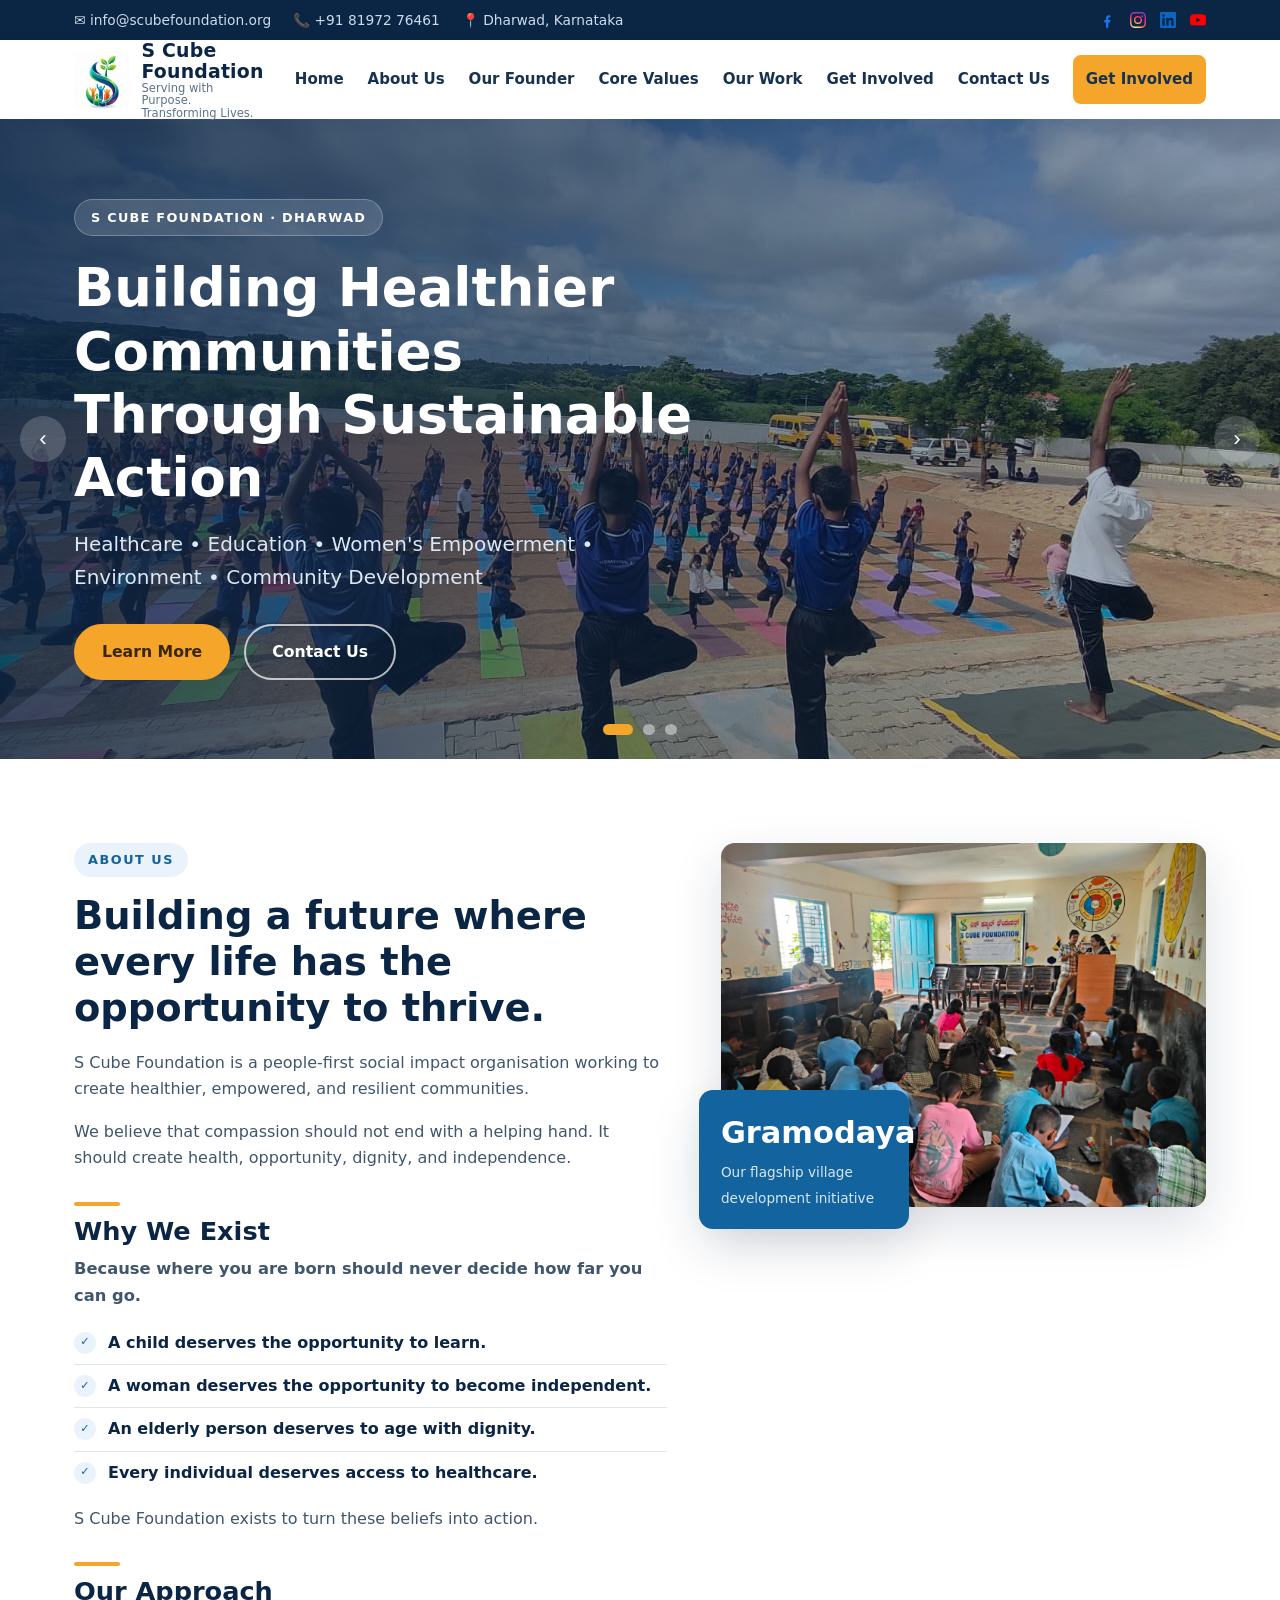
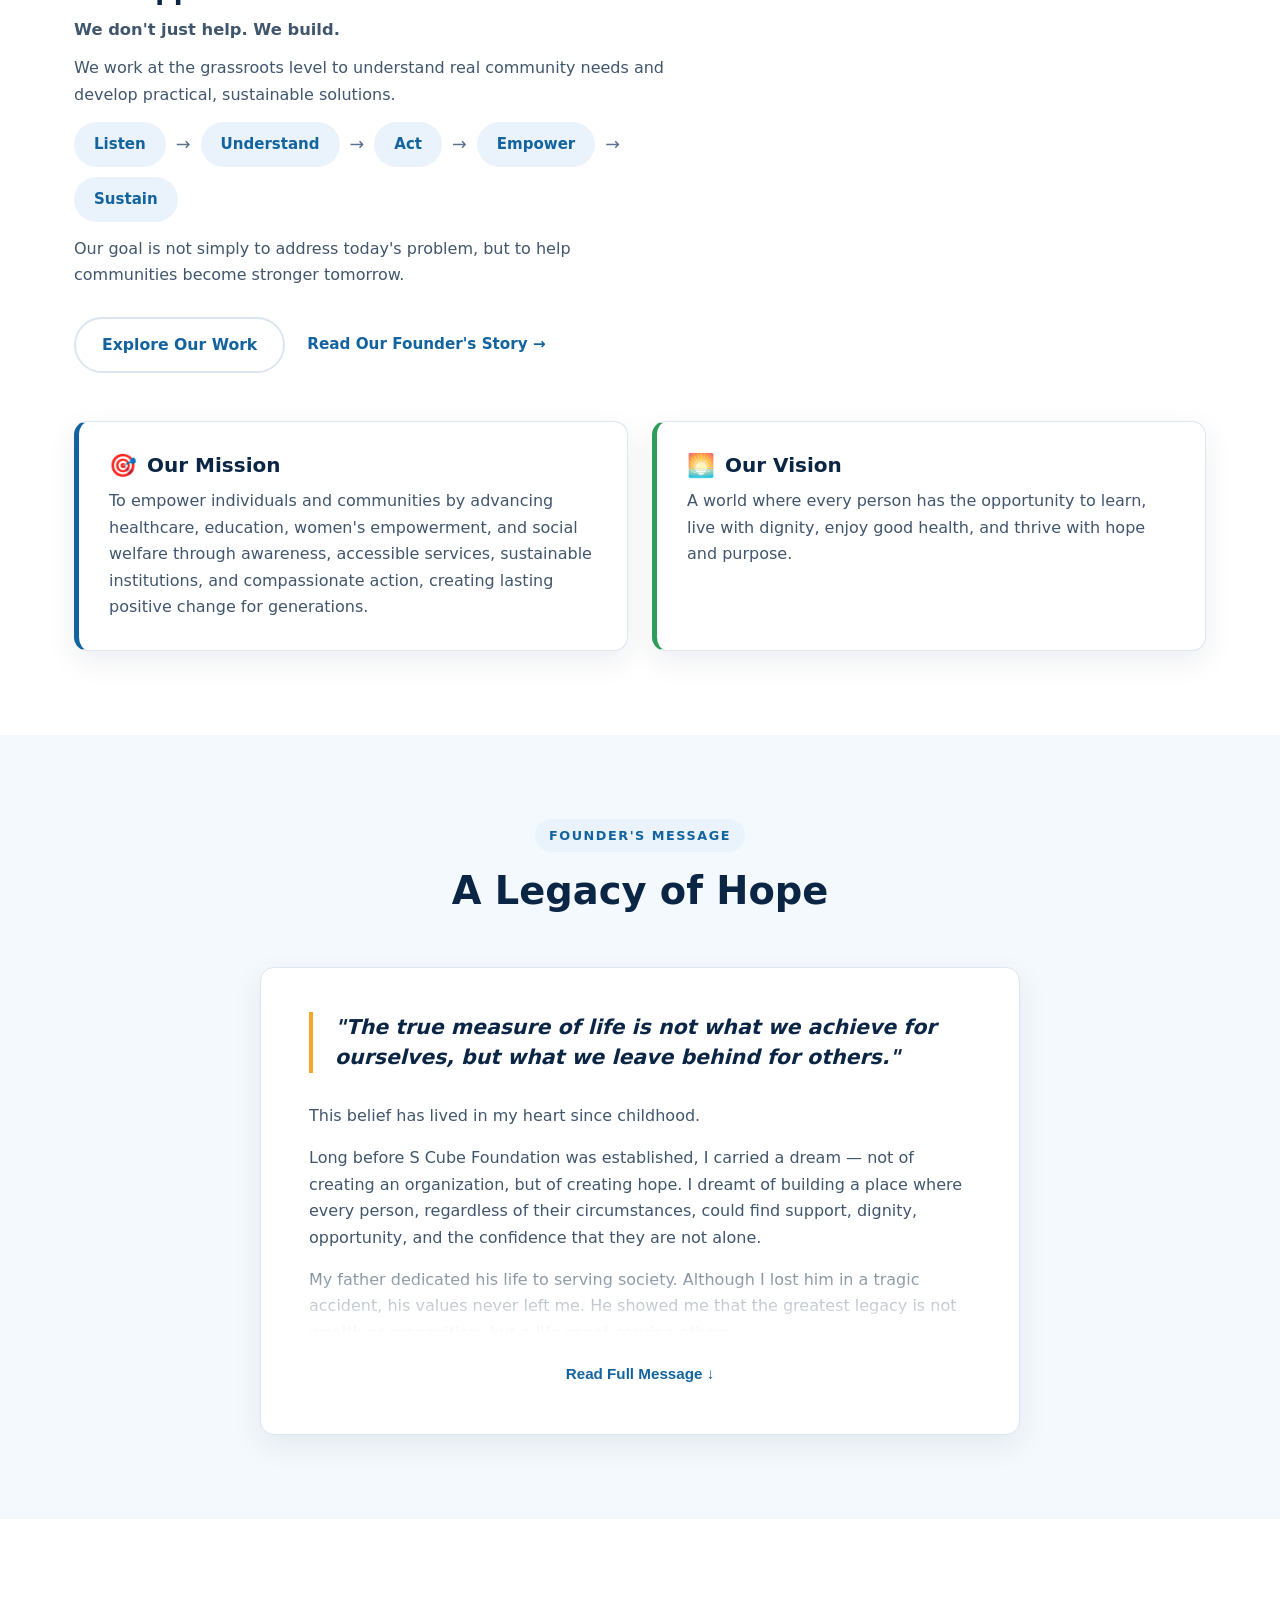
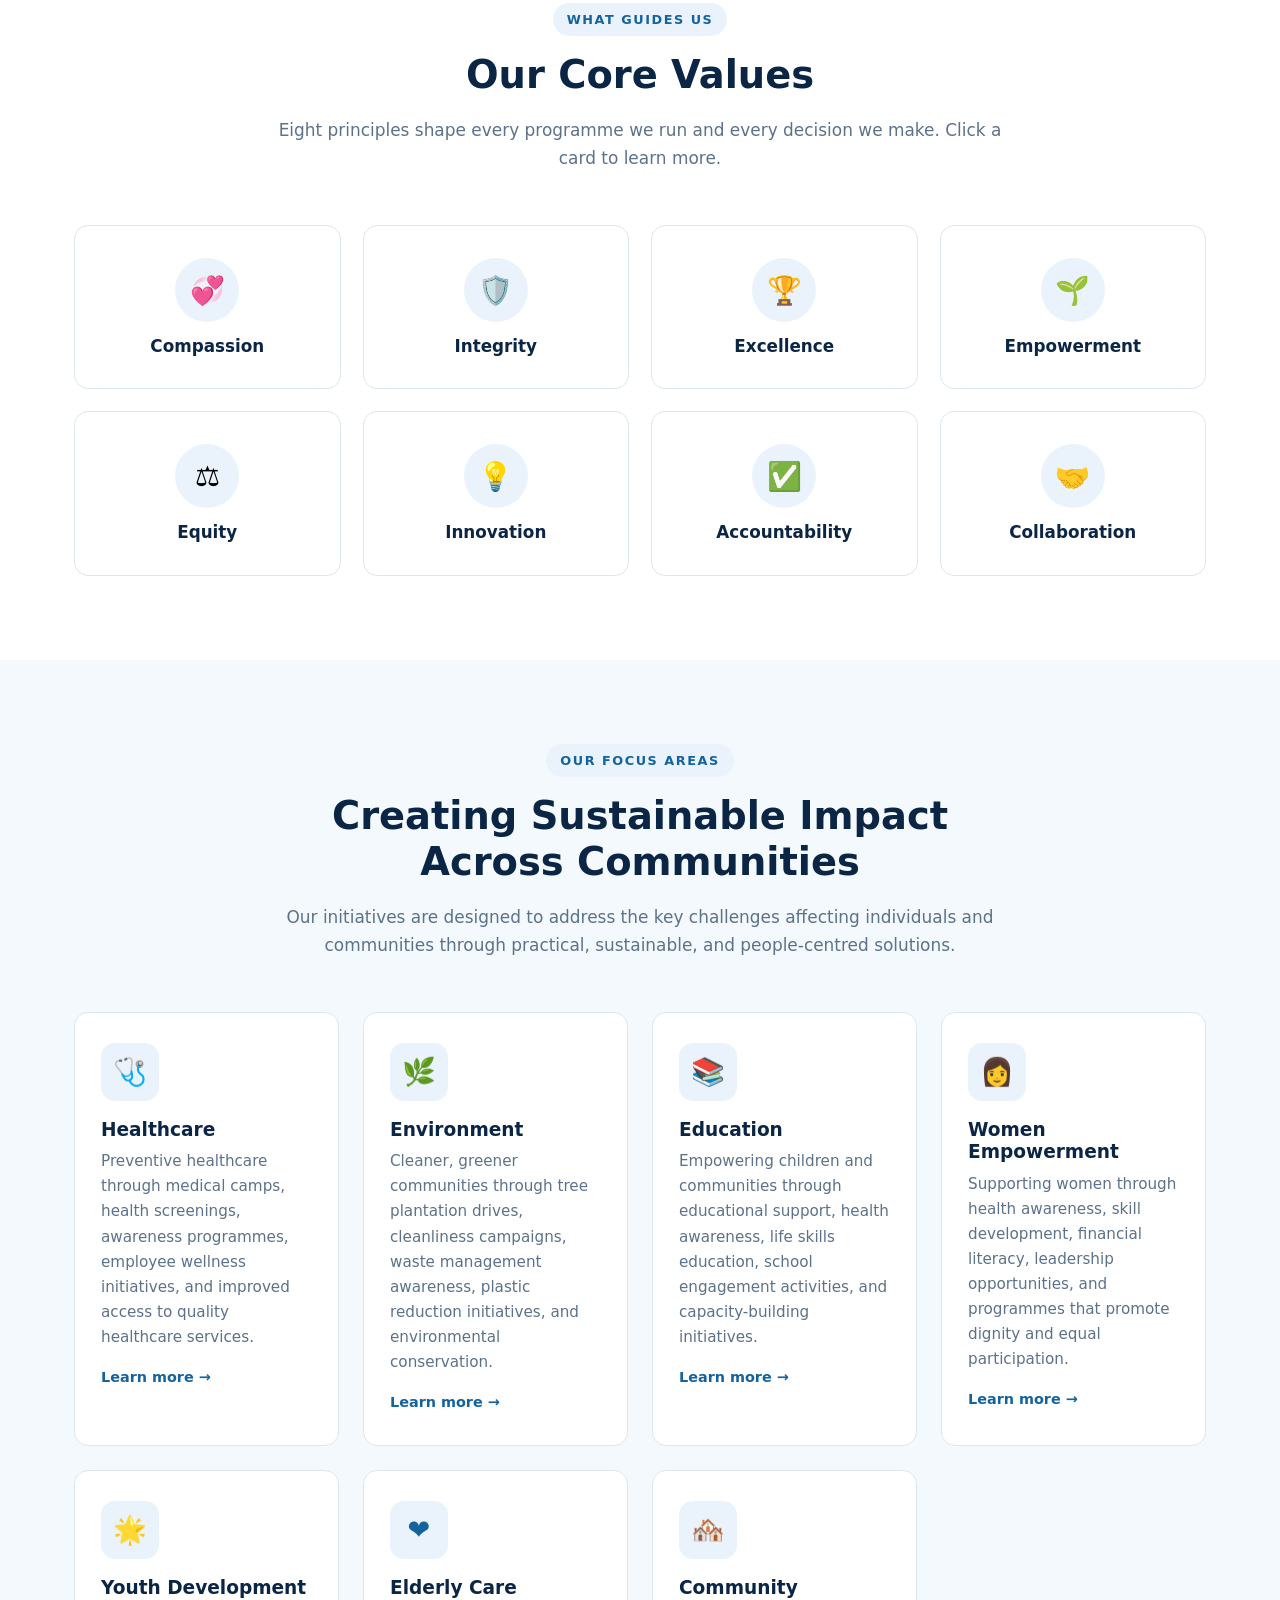
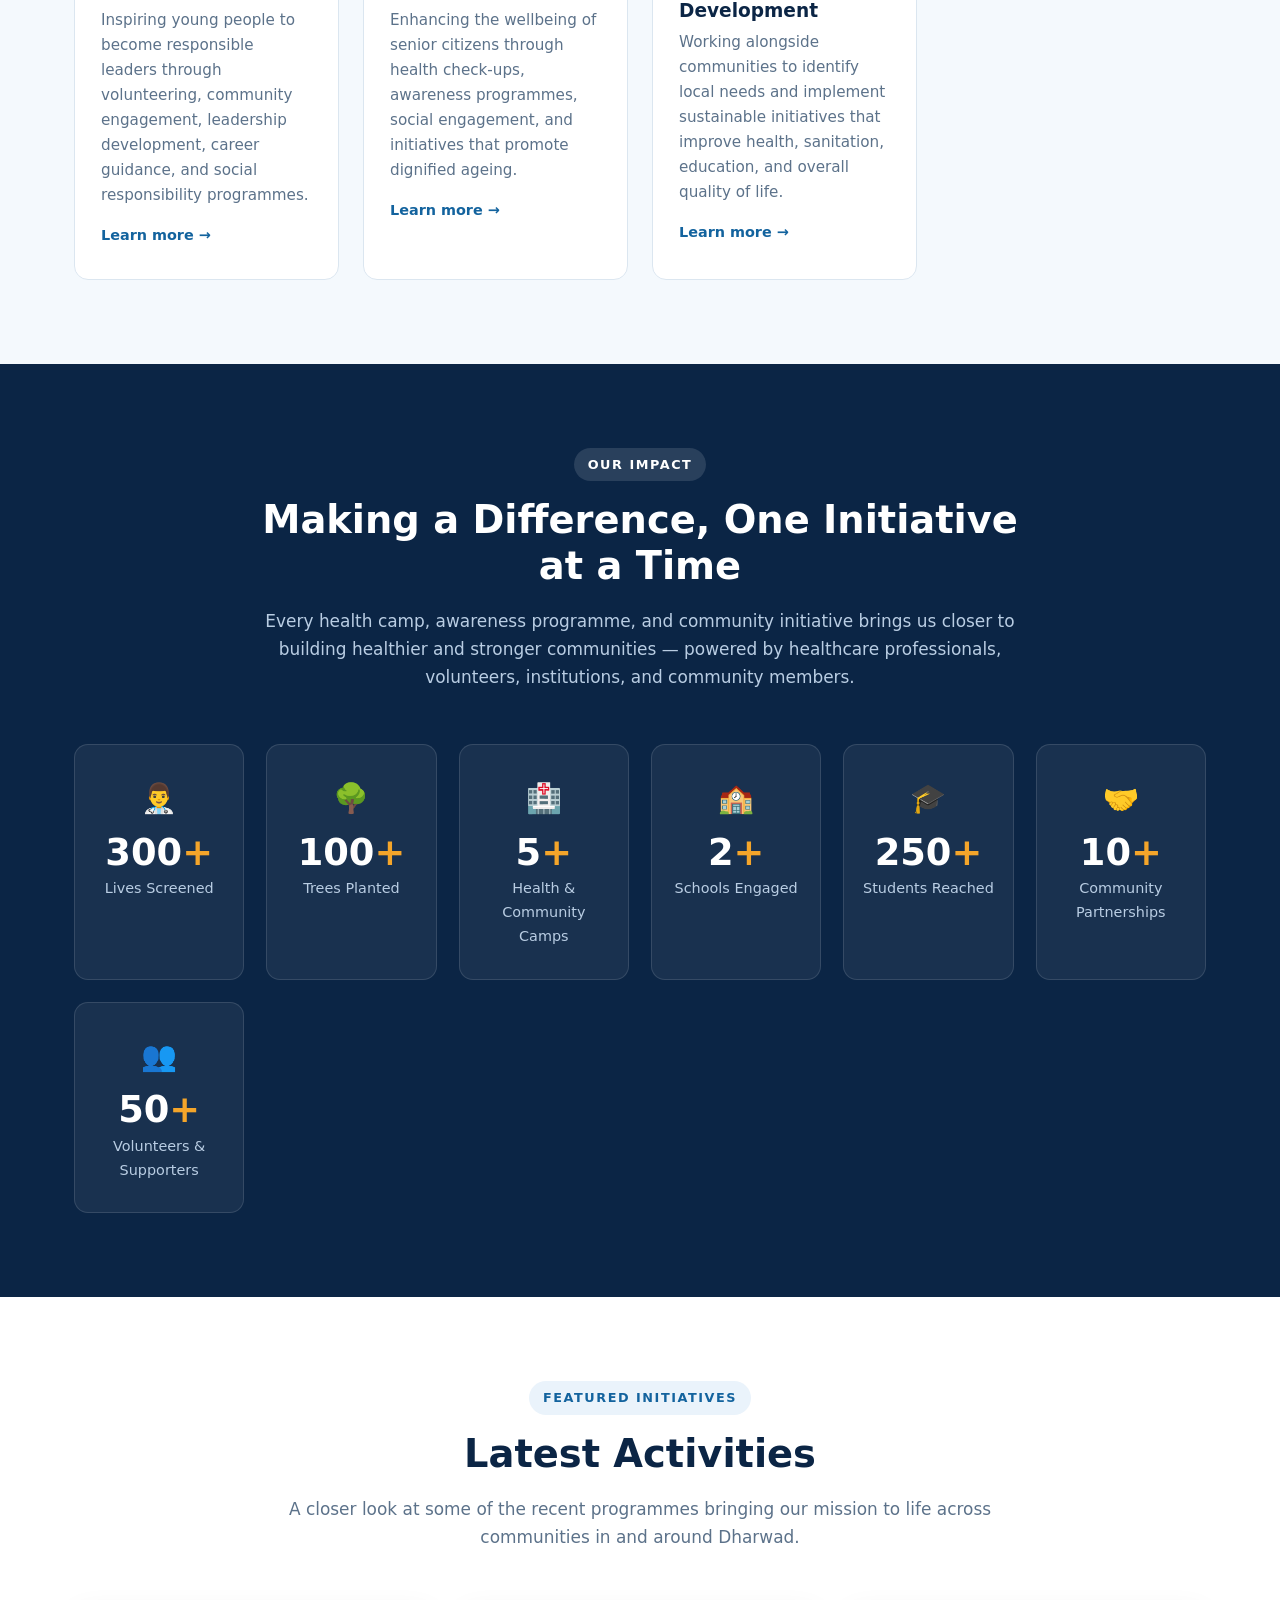
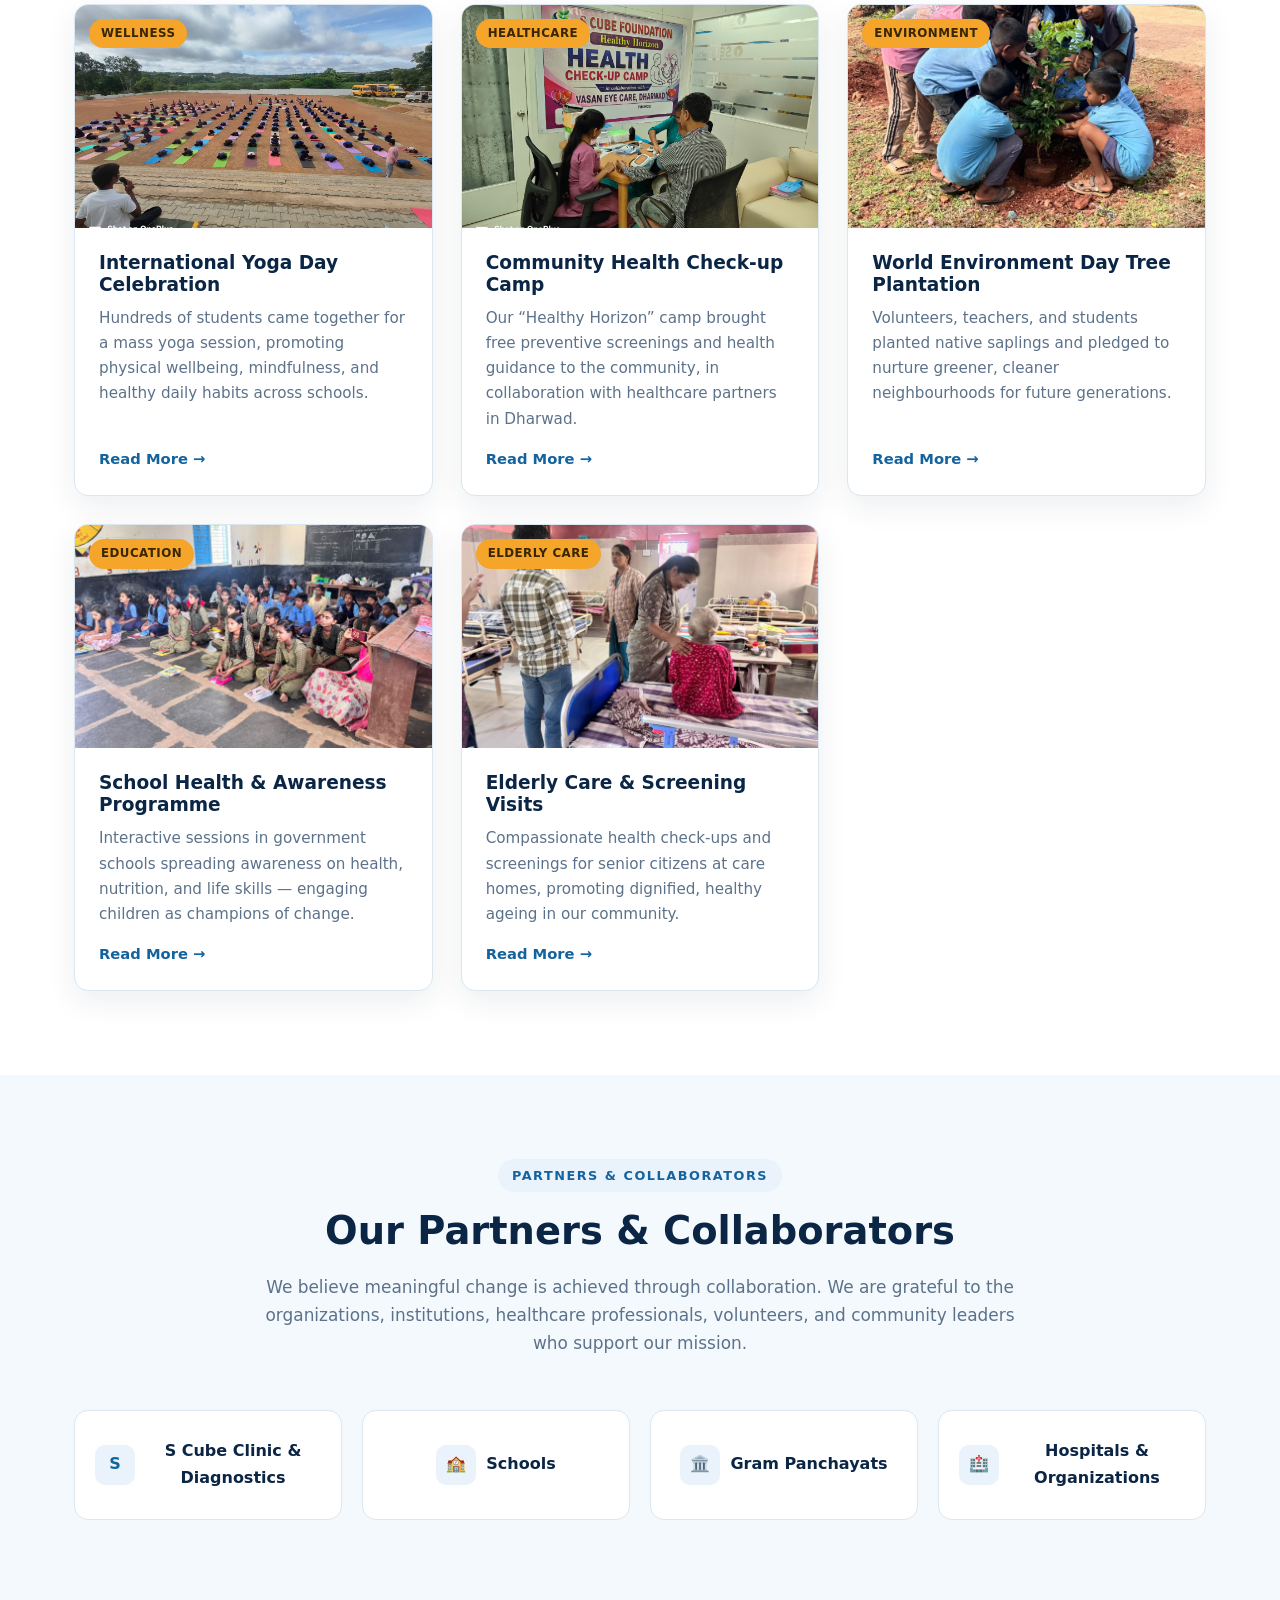
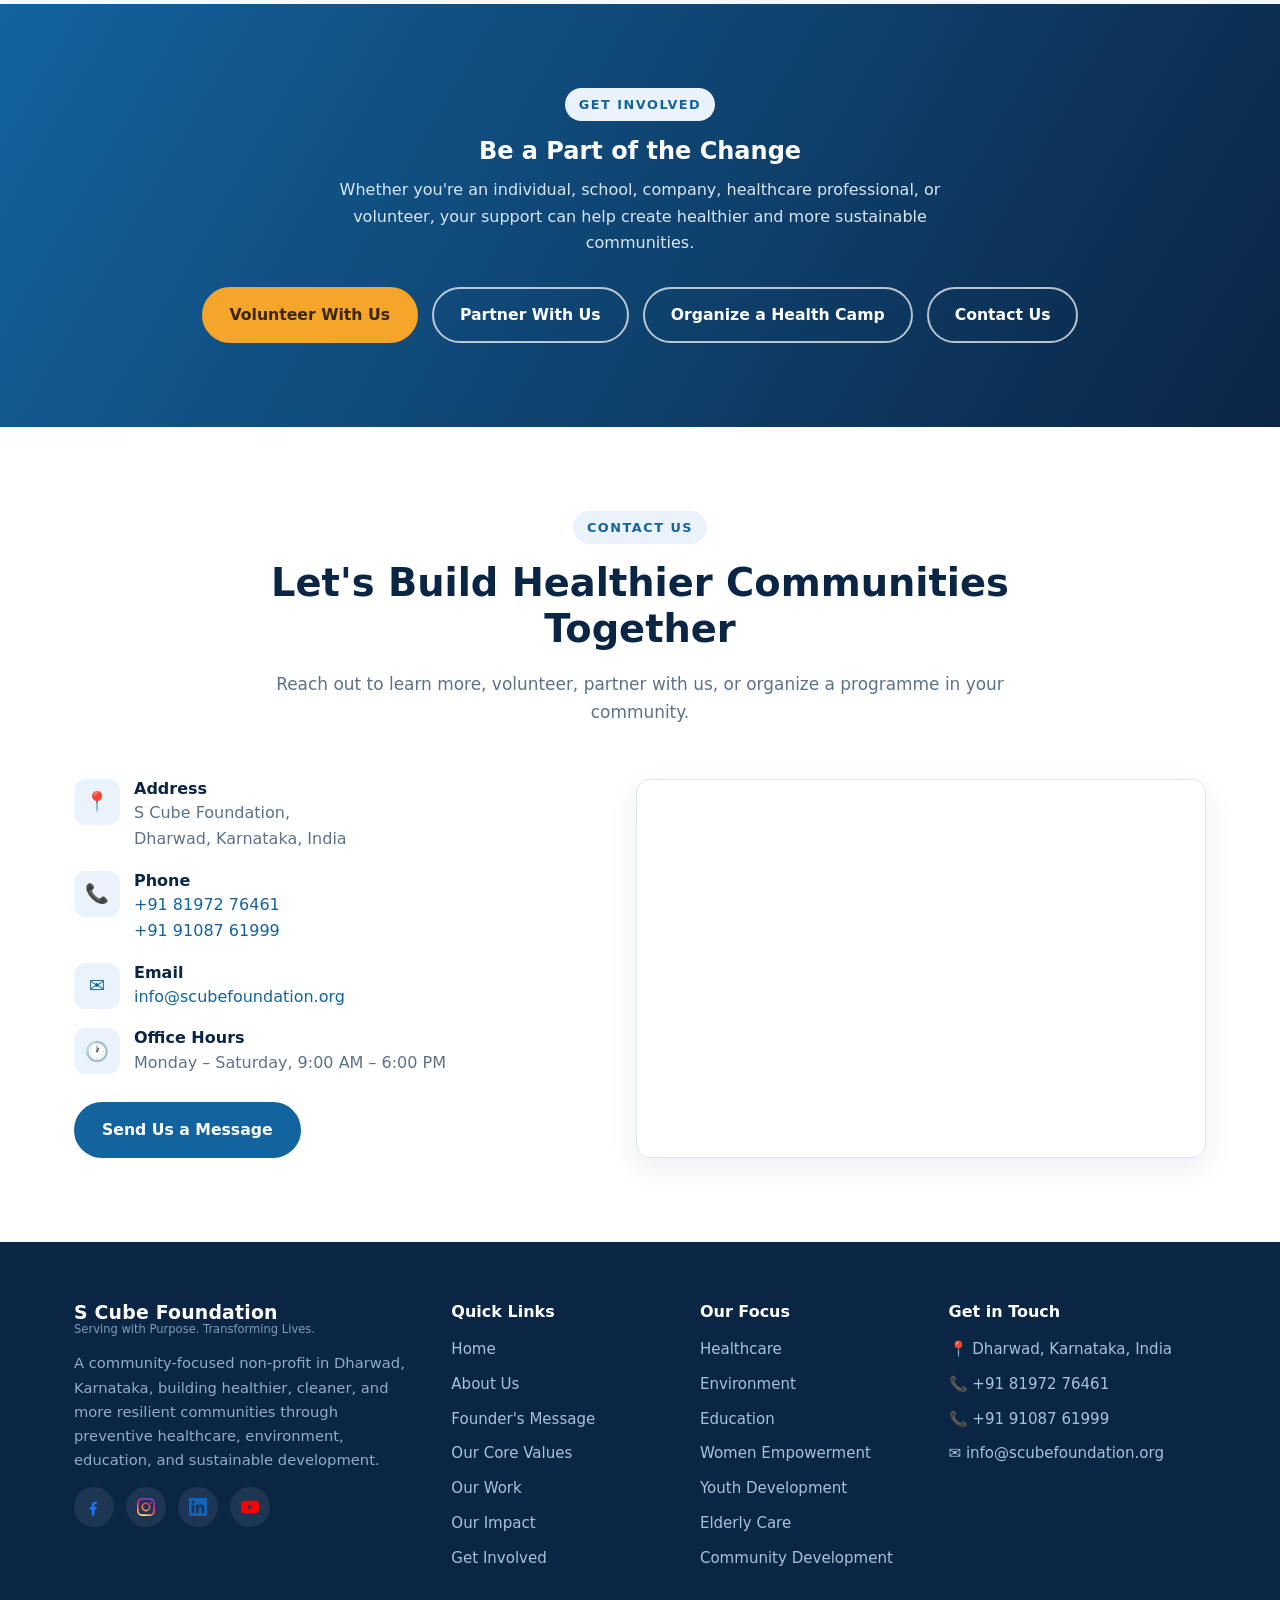
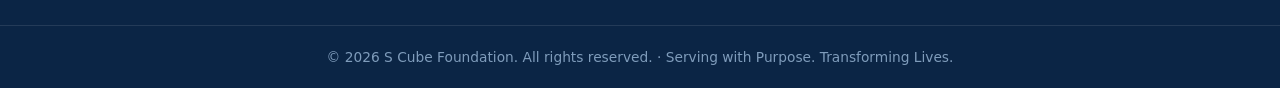
==== index.html @ f5b96478 "Rework About section layout: single left-aligned column with sticky image, bigger subheadings, plain" ====
<!DOCTYPE html>
<html lang="en">
<head>
  <meta charset="UTF-8" />
  <meta name="viewport" content="width=device-width, initial-scale=1.0" />
  <title>S Cube Foundation — Serving with Purpose. Transforming Lives.</title>
  <meta name="description" content="S Cube Foundation is a community-focused non-profit in Dharwad, Karnataka, advancing healthcare, education, women's empowerment, and social welfare so every person can live with dignity, health, and hope." />
  <link rel="icon" type="image/png" href="assets/logo/logo.png" />
  <link rel="stylesheet" href="css/styles.css" />
</head>
<body>

  <!-- ============ TOP UTILITY BAR ============ -->
  <div class="topbar">
    <div class="container">
      <div class="topbar__contact">
        <a href="mailto:info@scubefoundation.org">✉️ info@scubefoundation.org</a>
        <a href="tel:+918197276461">📞 +91 81972 76461</a>
        <span>📍 Dharwad, Karnataka</span>
      </div>
      <div class="topbar__social">
        <a href="#" aria-label="Facebook"><svg class="social-icon" viewBox="0 0 24 24" fill="#1877F2" aria-hidden="true"><path d="M9.101 23.691v-7.98H6.627v-3.667h2.474v-2.797c0-2.744 1.674-4.242 4.144-4.242 1.174 0 2.182.087 2.475.128v2.867h-1.699c-1.33 0-1.587.632-1.587 1.56v2.484h3.169l-.414 3.667h-2.755v7.98H9.101z"/></svg></a>
        <a href="https://www.instagram.com/scubeofficial_/" target="_blank" rel="noopener" aria-label="Instagram"><svg class="social-icon" viewBox="0 0 24 24" aria-hidden="true"><defs><radialGradient id="ig-grad-topbar" cx="30%" cy="107%" r="150%"><stop offset="0%" stop-color="#fdf497"/><stop offset="5%" stop-color="#fdf497"/><stop offset="45%" stop-color="#fd5949"/><stop offset="60%" stop-color="#d6249f"/><stop offset="90%" stop-color="#285AEB"/></radialGradient></defs><path fill="url(#ig-grad-topbar)" d="M12 2.163c3.204 0 3.584.012 4.85.07 3.252.148 4.771 1.691 4.919 4.919.058 1.265.069 1.645.069 4.849 0 3.205-.012 3.584-.069 4.849-.149 3.225-1.664 4.771-4.919 4.919-1.266.058-1.644.07-4.85.07-3.204 0-3.584-.012-4.849-.07-3.26-.149-4.771-1.699-4.919-4.92-.058-1.265-.07-1.644-.07-4.849 0-3.204.013-3.583.07-4.849.149-3.227 1.664-4.771 4.919-4.919 1.266-.057 1.645-.069 4.849-.069zm0-2.163c-3.259 0-3.667.014-4.947.072-4.358.2-6.78 2.618-6.98 6.98-.059 1.281-.073 1.689-.073 4.948 0 3.259.014 3.668.072 4.948.2 4.358 2.618 6.78 6.98 6.98 1.281.058 1.689.072 4.948.072 3.259 0 3.668-.014 4.948-.072 4.354-.2 6.782-2.618 6.979-6.98.059-1.28.073-1.689.073-4.948 0-3.259-.014-3.667-.072-4.947-.196-4.354-2.617-6.78-6.979-6.98-1.281-.059-1.69-.073-4.949-.073zm0 5.838a6 6 0 1 0 0 12 6 6 0 0 0 0-12zm0 9.891a3.891 3.891 0 1 1 0-7.783 3.891 3.891 0 0 1 0 7.783zm6.406-10.845a1.44 1.44 0 1 0 0 2.881 1.44 1.44 0 0 0 0-2.881z"/></svg></a>
        <a href="#" aria-label="LinkedIn"><svg class="social-icon" viewBox="0 0 24 24" fill="#0A66C2" aria-hidden="true"><path d="M20.447 20.452h-3.554v-5.569c0-1.328-.027-3.037-1.852-3.037-1.853 0-2.136 1.445-2.136 2.939v5.667H9.351V9h3.414v1.561h.046c.477-.9 1.637-1.85 3.37-1.85 3.601 0 4.267 2.37 4.267 5.455v6.286zM5.337 7.433c-1.144 0-2.063-.926-2.063-2.065 0-1.138.92-2.063 2.063-2.063 1.14 0 2.064.925 2.064 2.063 0 1.139-.925 2.065-2.064 2.065zm1.782 13.019H3.555V9h3.564v11.452zM22.225 0H1.771C.792 0 0 .774 0 1.729v20.542C0 23.227.792 24 1.771 24h20.451C23.2 24 24 23.227 24 22.271V1.729C24 .774 23.2 0 22.222 0h.003z"/></svg></a>
        <a href="#" aria-label="YouTube"><svg class="social-icon" viewBox="0 0 24 24" fill="#FF0000" aria-hidden="true"><path d="M23.498 6.186a3.016 3.016 0 0 0-2.122-2.136C19.505 3.545 12 3.545 12 3.545s-7.505 0-9.377.505A3.017 3.017 0 0 0 .502 6.186C0 8.07 0 12 0 12s0 3.93.502 5.814a3.016 3.016 0 0 0 2.122 2.136c1.871.505 9.376.505 9.376.505s7.505 0 9.377-.505a3.015 3.015 0 0 0 2.122-2.136C24 15.93 24 12 24 12s0-3.93-.502-5.814zM9.545 15.568V8.432L15.818 12l-6.273 3.568z"/></svg></a>
      </div>
    </div>
  </div>

  <!-- ============ HEADER ============ -->
  <header class="header">
    <div class="container">
      <a class="brand" href="#home" aria-label="S Cube Foundation home">
        <img class="brand__logo" src="assets/logo/logo.png" alt="S Cube Foundation logo" />
        <span class="brand__text">
          <span class="brand__name">S Cube Foundation</span>
          <span class="brand__tag">Serving with Purpose. Transforming Lives.</span>
        </span>
      </a>

      <nav class="nav" id="nav" aria-label="Primary">
        <a href="#home">Home</a>
        <a href="#about">About Us</a>
        <a href="#founder">Our Founder</a>
        <a href="#core-values">Core Values</a>
        <a href="#focus">Our Work</a>
        <a href="#get-involved">Get Involved</a>
        <a href="#contact">Contact Us</a>
        <span class="nav__cta"><a class="btn btn--primary" href="#get-involved">Get Involved</a></span>
      </nav>

      <button class="nav-toggle" id="navToggle" aria-label="Toggle menu" aria-expanded="false" aria-controls="nav">
        <span></span><span></span><span></span>
      </button>
    </div>
  </header>

  <!-- ============ HERO ============ -->
  <section class="hero" id="home">
    <div class="hero__slides" id="heroSlides">
      <div class="hero__slide is-active" style="background-image:url('assets/images/hero-1.jpg')"></div>
      <div class="hero__slide" style="background-image:url('assets/images/hero-2.jpg')"></div>
      <div class="hero__slide" style="background-image:url('assets/images/hero-3.jpg')"></div>
    </div>

    <div class="hero__inner">
      <div class="container">
        <div class="hero__content">
          <span class="hero__badge">S Cube Foundation · Dharwad</span>
          <h1 class="hero__title">Building Healthier Communities Through Sustainable Action</h1>
          <p class="hero__sub">Healthcare • Education • Women's Empowerment • Environment • Community Development</p>
          <div class="hero__actions">
            <a class="btn btn--primary" href="#about">Learn More</a>
            <a class="btn btn--ghost" href="#contact">Contact Us</a>
          </div>
        </div>
      </div>
    </div>

    <button class="hero__arrow hero__arrow--prev" id="heroPrev" aria-label="Previous slide">‹</button>
    <button class="hero__arrow hero__arrow--next" id="heroNext" aria-label="Next slide">›</button>
    <div class="hero__dots" id="heroDots" role="tablist" aria-label="Slides"></div>
  </section>

  <!-- ============ WHO WE ARE ============ -->
  <section class="section" id="about">
    <div class="container">
      <div class="about__grid">
        <div class="about__text">
          <span class="section__eyebrow">About Us</span>
          <h2 class="section__title" style="text-align:left">Building a future where every life has
             the opportunity to thrive.</h2>
          <p>S Cube Foundation is a people-first social impact organisation working to create
             healthier, empowered, and resilient communities.</p>
          <p>We believe that compassion should not end with a helping hand. It should create health,
             opportunity, dignity, and independence.</p>

          <!-- Why We Exist -->
          <div class="about__block">
            <h3 class="about__subhead">Why We Exist</h3>
            <p class="about__block-lead">Because where you are born should never decide how far you
               can go.</p>
            <ul class="conviction-list">
              <li>A child deserves the opportunity to learn.</li>
              <li>A woman deserves the opportunity to become independent.</li>
              <li>An elderly person deserves to age with dignity.</li>
              <li>Every individual deserves access to healthcare.</li>
            </ul>
            <p>S Cube Foundation exists to turn these beliefs into action.</p>
          </div>

          <!-- Our Approach -->
          <div class="about__block">
            <h3 class="about__subhead">Our Approach</h3>
            <p class="about__block-lead">We don't just help. We build.</p>
            <p>We work at the grassroots level to understand real community needs and develop
               practical, sustainable solutions.</p>
            <div class="process-flow">
              <span class="process-flow__step">Listen</span><span class="process-flow__arrow">→</span>
              <span class="process-flow__step">Understand</span><span class="process-flow__arrow">→</span>
              <span class="process-flow__step">Act</span><span class="process-flow__arrow">→</span>
              <span class="process-flow__step">Empower</span><span class="process-flow__arrow">→</span>
              <span class="process-flow__step">Sustain</span>
            </div>
            <p>Our goal is not simply to address today's problem, but to help communities become
               stronger tomorrow.</p>
          </div>

          <div class="about__actions">
            <a class="btn btn--outline" href="#focus">Explore Our Work</a>
            <a class="about__founder-link" href="#founder">Read Our Founder's Story →</a>
          </div>
        </div>
        <div class="about__media">
          <img src="assets/images/about.jpg" alt="S Cube Foundation community programme in a Dharwad school" />
          <div class="about__badge">
            <strong>Gramodaya</strong>
            <span>Our flagship village development initiative</span>
          </div>
        </div>
      </div>

      <!-- Mission / Vision -->
      <div class="mv-grid">
        <div class="mv-card mv-card--mission">
          <h3><span class="mv-card__icon">🎯</span> Our Mission</h3>
          <p>To empower individuals and communities by advancing healthcare, education, women's
             empowerment, and social welfare through awareness, accessible services, sustainable
             institutions, and compassionate action, creating lasting positive change for
             generations.</p>
        </div>
        <div class="mv-card mv-card--vision">
          <h3><span class="mv-card__icon">🌅</span> Our Vision</h3>
          <p>A world where every person has the opportunity to learn, live with dignity, enjoy good
             health, and thrive with hope and purpose.</p>
        </div>
      </div>
    </div>
  </section>

  <!-- ============ FOUNDER'S MESSAGE ============ -->
  <section class="section section--tint" id="founder">
    <div class="container">
      <div class="section__head">
        <span class="section__eyebrow">Founder's Message</span>
        <h2 class="section__title">A Legacy of Hope</h2>
      </div>

      <div class="founder">
        <blockquote class="founder__quote">"The true measure of life is not what we achieve for
           ourselves, but what we leave behind for others."</blockquote>

        <div class="founder__body" id="founderBody">
          <p>This belief has lived in my heart since childhood.</p>
          <p>Long before S Cube Foundation was established, I carried a dream — not of creating an
             organization, but of creating hope. I dreamt of building a place where every person,
             regardless of their circumstances, could find support, dignity, opportunity, and the
             confidence that they are not alone.</p>
          <p>My father dedicated his life to serving society. Although I lost him in a tragic
             accident, his values never left me. He showed me that the greatest legacy is not wealth
             or recognition, but a life spent serving others.</p>
          <p>If my father gave me the purpose to serve, my mother gave me the strength to pursue it.
             Through every challenge, she stood beside me with unwavering faith, sacrifice, and
             resilience. Whatever I become, and whatever S Cube Foundation achieves, will forever
             reflect the values she nurtured in me.</p>
          <p>As I pursued my journey in medicine, I came to understand that healing is about far more
             than treating illness. Every patient carries a story. Every family carries its own
             struggles. Medicine taught me to heal where I could, but it also showed me that many
             challenges begin long before a patient enters a hospital.</p>
          <p>Health, education, opportunity, empowerment, compassion, and human dignity are deeply
             connected. That realization became the foundation of S Cube Foundation.</p>
          <p>Our aspiration is not only to respond to today's needs, but to build an institution that
             continues serving future generations. We envision a future where S Cube Foundation can
             contribute to hospitals that heal, schools that inspire, centres that empower women,
             home care that supports children and older adults, and initiatives that strengthen
             communities and protect our environment.</p>
          <p>These are long-term aspirations, and we know that building them will take time,
             dedication, and the collective efforts of many people.</p>
          <p>I do not dream of S Cube Foundation becoming merely a well-known organisation. I dream of
             it becoming a name people trust.</p>
          <p class="founder__emphasis">A name that gives hope.<br />A name that stands beside people
             during the most difficult moments.<br />A name that reminds every person that they are
             never alone.</p>
          <p>My greatest hope is that even 100 years from now, S Cube Foundation will continue to live
             beyond its founders. I hope that future generations will know it not because of who
             created it, but because of the compassion it showed, the integrity it upheld, and the
             countless lives it transformed.</p>
          <p>If one day, somewhere, a person in need hears someone say, "Go to S Cube. They will
             stand with you." Then I will know this dream has fulfilled its purpose.</p>
          <p>I invite every individual, volunteer, partner, donor, and well-wisher to become part of
             this journey. Together, let us build more than an organisation. Let us build a legacy of
             hope.</p>
          <p class="founder__signoff">With gratitude, humility, and unwavering commitment,<br />
             <strong>Dr. Sushmita Shinde</strong><br />Founder, S Cube Foundation</p>
        </div>
        <button class="founder__toggle" id="founderToggle" aria-expanded="false" aria-controls="founderBody">Read Full Message ↓</button>
      </div>
    </div>
  </section>

  <!-- ============ CORE VALUES ============ -->
  <section class="section" id="core-values">
    <div class="container">
      <div class="section__head">
        <span class="section__eyebrow">What Guides Us</span>
        <h2 class="section__title">Our Core Values</h2>
        <p class="section__lead">Eight principles shape every programme we run and every decision we
           make. Click a card to learn more.</p>
      </div>

      <div class="values-grid">
        <button class="value-card" type="button" data-desc="We serve with empathy, kindness, and respect, placing people at the heart of everything we do.">
          <span class="value-card__icon">💞</span>
          <h3>Compassion</h3>
        </button>
        <button class="value-card" type="button" data-desc="We uphold honesty, transparency, and ethical conduct in every action and decision.">
          <span class="value-card__icon">🛡️</span>
          <h3>Integrity</h3>
        </button>
        <button class="value-card" type="button" data-desc="We pursue the highest standards of service, innovation, and impact.">
          <span class="value-card__icon">🏆</span>
          <h3>Excellence</h3>
        </button>
        <button class="value-card" type="button" data-desc="We enable people to realize their potential through knowledge, skills, opportunities, and support.">
          <span class="value-card__icon">🌱</span>
          <h3>Empowerment</h3>
        </button>
        <button class="value-card" type="button" data-desc="We believe everyone deserves fair access to opportunities and resources, regardless of their background or circumstances.">
          <span class="value-card__icon">⚖️</span>
          <h3>Equity</h3>
        </button>
        <button class="value-card" type="button" data-desc="We embrace creativity, learning, and continuous improvement to develop effective and sustainable solutions.">
          <span class="value-card__icon">💡</span>
          <h3>Innovation</h3>
        </button>
        <button class="value-card" type="button" data-desc="We take responsibility for our actions, honour our commitments, and remain transparent to the communities we serve and those who support our mission.">
          <span class="value-card__icon">✅</span>
          <h3>Accountability</h3>
        </button>
        <button class="value-card" type="button" data-desc="We achieve greater impact by working together with community partners, volunteers, and governments.">
          <span class="value-card__icon">🤝</span>
          <h3>Collaboration</h3>
        </button>
      </div>
    </div>
  </section>

  <!-- Core value popup -->
  <div class="value-modal" id="valueModal" role="dialog" aria-modal="true" aria-hidden="true" aria-labelledby="valueModalTitle">
    <div class="value-modal__backdrop" id="valueModalBackdrop"></div>
    <div class="value-modal__panel" role="document">
      <button class="value-modal__close" id="valueModalClose" aria-label="Close">✕</button>
      <span class="value-modal__icon" id="valueModalIcon"></span>
      <h3 id="valueModalTitle"></h3>
      <p id="valueModalDesc"></p>
    </div>
  </div>

  <!-- ============ FOCUS AREAS ============ -->
  <section class="section section--tint" id="focus">
    <div class="container">
      <div class="section__head">
        <span class="section__eyebrow">Our Focus Areas</span>
        <h2 class="section__title">Creating Sustainable Impact Across Communities</h2>
        <p class="section__lead">Our initiatives are designed to address the key challenges affecting
           individuals and communities through practical, sustainable, and people-centred solutions.</p>
      </div>

      <div class="focus-grid">
        <a class="focus-card" href="#">
          <div class="focus-card__icon">🩺</div>
          <h3>Healthcare</h3>
          <p>Preventive healthcare through medical camps, health screenings, awareness programmes,
             employee wellness initiatives, and improved access to quality healthcare services.</p>
          <span class="focus-card__more">Learn more</span>
        </a>
        <a class="focus-card" href="#">
          <div class="focus-card__icon">🌿</div>
          <h3>Environment</h3>
          <p>Cleaner, greener communities through tree plantation drives, cleanliness campaigns, waste
             management awareness, plastic reduction initiatives, and environmental conservation.</p>
          <span class="focus-card__more">Learn more</span>
        </a>
        <a class="focus-card" href="#">
          <div class="focus-card__icon">📚</div>
          <h3>Education</h3>
          <p>Empowering children and communities through educational support, health awareness, life
             skills education, school engagement activities, and capacity-building initiatives.</p>
          <span class="focus-card__more">Learn more</span>
        </a>
        <a class="focus-card" href="#">
          <div class="focus-card__icon">👩</div>
          <h3>Women Empowerment</h3>
          <p>Supporting women through health awareness, skill development, financial literacy,
             leadership opportunities, and programmes that promote dignity and equal participation.</p>
          <span class="focus-card__more">Learn more</span>
        </a>
        <a class="focus-card" href="#">
          <div class="focus-card__icon">🌟</div>
          <h3>Youth Development</h3>
          <p>Inspiring young people to become responsible leaders through volunteering, community
             engagement, leadership development, career guidance, and social responsibility programmes.</p>
          <span class="focus-card__more">Learn more</span>
        </a>
        <a class="focus-card" href="#">
          <div class="focus-card__icon">❤️</div>
          <h3>Elderly Care</h3>
          <p>Enhancing the wellbeing of senior citizens through health check-ups, awareness
             programmes, social engagement, and initiatives that promote dignified ageing.</p>
          <span class="focus-card__more">Learn more</span>
        </a>
        <a class="focus-card" href="#">
          <div class="focus-card__icon">🏘️</div>
          <h3>Community Development</h3>
          <p>Working alongside communities to identify local needs and implement sustainable
             initiatives that improve health, sanitation, education, and overall quality of life.</p>
          <span class="focus-card__more">Learn more</span>
        </a>
      </div>
    </div>
  </section>

  <!-- ============ IMPACT ============ -->
  <section class="section section--navy" id="impact">
    <div class="container">
      <div class="section__head">
        <span class="section__eyebrow">Our Impact</span>
        <h2 class="section__title">Making a Difference, One Initiative at a Time</h2>
        <p class="section__lead">Every health camp, awareness programme, and community initiative
           brings us closer to building healthier and stronger communities — powered by healthcare
           professionals, volunteers, institutions, and community members.</p>
      </div>

      <div class="impact-grid">
        <div class="stat"><div class="stat__icon">👨‍⚕️</div><div class="stat__num" data-count="300"><span class="num">0</span><span class="plus">+</span></div><div class="stat__label">Lives Screened</div></div>
        <div class="stat"><div class="stat__icon">🌳</div><div class="stat__num" data-count="100"><span class="num">0</span><span class="plus">+</span></div><div class="stat__label">Trees Planted</div></div>
        <div class="stat"><div class="stat__icon">🏥</div><div class="stat__num" data-count="5"><span class="num">0</span><span class="plus">+</span></div><div class="stat__label">Health &amp; Community Camps</div></div>
        <div class="stat"><div class="stat__icon">🏫</div><div class="stat__num" data-count="2"><span class="num">0</span><span class="plus">+</span></div><div class="stat__label">Schools Engaged</div></div>
        <div class="stat"><div class="stat__icon">🎓</div><div class="stat__num" data-count="250"><span class="num">0</span><span class="plus">+</span></div><div class="stat__label">Students Reached</div></div>
        <div class="stat"><div class="stat__icon">🤝</div><div class="stat__num" data-count="10"><span class="num">0</span><span class="plus">+</span></div><div class="stat__label">Community Partnerships</div></div>
        <div class="stat"><div class="stat__icon">👥</div><div class="stat__num" data-count="50"><span class="num">0</span><span class="plus">+</span></div><div class="stat__label">Volunteers &amp; Supporters</div></div>
      </div>
    </div>
  </section>

  <!-- ============ FEATURED INITIATIVES ============ -->
  <section class="section" id="initiatives">
    <div class="container">
      <div class="section__head">
        <span class="section__eyebrow">Featured Initiatives</span>
        <h2 class="section__title">Latest Activities</h2>
        <p class="section__lead">A closer look at some of the recent programmes bringing our mission
           to life across communities in and around Dharwad.</p>
      </div>

      <div class="cards-grid">
        <article class="init-card">
          <div class="init-card__media"><span class="init-card__tag">Wellness</span><img src="assets/images/init-yoga.jpg" alt="International Yoga Day celebration with students" /></div>
          <div class="init-card__body">
            <h3>International Yoga Day Celebration</h3>
            <p>Hundreds of students came together for a mass yoga session, promoting physical wellbeing,
               mindfulness, and healthy daily habits across schools.</p>
            <a class="init-card__more" href="#">Read More</a>
          </div>
        </article>
        <article class="init-card">
          <div class="init-card__media"><span class="init-card__tag">Healthcare</span><img src="assets/images/init-health-camp.jpg" alt="Community Health Check-up Camp in collaboration with Vasan Eye Care" /></div>
          <div class="init-card__body">
            <h3>Community Health Check-up Camp</h3>
            <p>Our “Healthy Horizon” camp brought free preventive screenings and health guidance to the
               community, in collaboration with healthcare partners in Dharwad.</p>
            <a class="init-card__more" href="#">Read More</a>
          </div>
        </article>
        <article class="init-card">
          <div class="init-card__media"><span class="init-card__tag">Environment</span><img src="assets/images/init-tree.jpg" alt="World Environment Day tree plantation with schoolchildren" /></div>
          <div class="init-card__body">
            <h3>World Environment Day Tree Plantation</h3>
            <p>Volunteers, teachers, and students planted native saplings and pledged to nurture
               greener, cleaner neighbourhoods for future generations.</p>
            <a class="init-card__more" href="#">Read More</a>
          </div>
        </article>
        <article class="init-card">
          <div class="init-card__media"><span class="init-card__tag">Education</span><img src="assets/images/init-school.jpg" alt="School health and awareness programme" /></div>
          <div class="init-card__body">
            <h3>School Health &amp; Awareness Programme</h3>
            <p>Interactive sessions in government schools spreading awareness on health, nutrition, and
               life skills — engaging children as champions of change.</p>
            <a class="init-card__more" href="#">Read More</a>
          </div>
        </article>
        <article class="init-card">
          <div class="init-card__media"><span class="init-card__tag">Elderly Care</span><img src="assets/images/init-elderly.jpg" alt="Elderly care and health screening visit" /></div>
          <div class="init-card__body">
            <h3>Elderly Care &amp; Screening Visits</h3>
            <p>Compassionate health check-ups and screenings for senior citizens at care homes,
               promoting dignified, healthy ageing in our community.</p>
            <a class="init-card__more" href="#">Read More</a>
          </div>
        </article>
      </div>
    </div>
  </section>

  <!-- ============ PARTNERS ============ -->
  <section class="section section--tint" id="partners">
    <div class="container">
      <div class="section__head">
        <span class="section__eyebrow">Partners &amp; Collaborators</span>
        <h2 class="section__title">Our Partners &amp; Collaborators</h2>
        <p class="section__lead">We believe meaningful change is achieved through collaboration. We are
           grateful to the organizations, institutions, healthcare professionals, volunteers, and
           community leaders who support our mission.</p>
      </div>

      <div class="partners-grid">
        <div class="partner"><span class="partner__mark">S</span><span>S Cube Clinic &amp; Diagnostics</span></div>
        <div class="partner"><span class="partner__mark">🏫</span><span>Schools</span></div>
        <div class="partner"><span class="partner__mark">🏛️</span><span>Gram Panchayats</span></div>
        <div class="partner"><span class="partner__mark">🏥</span><span>Hospitals &amp; Organizations</span></div>
      </div>
    </div>
  </section>

  <!-- ============ GET INVOLVED ============ -->
  <section class="section cta" id="get-involved">
    <div class="container">
      <span class="section__eyebrow">Get Involved</span>
      <h2>Be a Part of the Change</h2>
      <p class="cta__lead">Whether you're an individual, school, company, healthcare professional, or
         volunteer, your support can help create healthier and more sustainable communities.</p>
      <div class="cta__actions">
        <a class="btn btn--primary" href="#contact">Volunteer With Us</a>
        <a class="btn btn--ghost" href="#contact">Partner With Us</a>
        <a class="btn btn--ghost" href="#contact">Organize a Health Camp</a>
        <a class="btn btn--ghost" href="#contact">Contact Us</a>
      </div>
    </div>
  </section>

  <!-- ============ CONTACT ============ -->
  <section class="section" id="contact">
    <div class="container">
      <div class="section__head">
        <span class="section__eyebrow">Contact Us</span>
        <h2 class="section__title">Let's Build Healthier Communities Together</h2>
        <p class="section__lead">Reach out to learn more, volunteer, partner with us, or organize a
           programme in your community.</p>
      </div>

      <div class="contact__grid">
        <div class="contact__info">
          <div class="contact__item">
            <span class="ci-icon">📍</span>
            <div><h4>Address</h4><p>S Cube Foundation,<br />Dharwad, Karnataka, India</p></div>
          </div>
          <div class="contact__item">
            <span class="ci-icon">📞</span>
            <div><h4>Phone</h4><p><a href="tel:+918197276461">+91 81972 76461</a><br /><a href="tel:+919108761999">+91 91087 61999</a></p></div>
          </div>
          <div class="contact__item">
            <span class="ci-icon">✉️</span>
            <div><h4>Email</h4><p><a href="mailto:info@scubefoundation.org">info@scubefoundation.org</a></p></div>
          </div>
          <div class="contact__item">
            <span class="ci-icon">🕐</span>
            <div><h4>Office Hours</h4><p>Monday – Saturday, 9:00 AM – 6:00 PM</p></div>
          </div>
          <div style="margin-top:8px">
            <a class="btn btn--solid" href="mailto:info@scubefoundation.org">Send Us a Message</a>
          </div>
        </div>
        <div class="contact__map">
          <iframe
            title="S Cube Foundation location — Dharwad"
            src="https://www.google.com/maps?q=Dharwad,+Karnataka&output=embed"
            loading="lazy" referrerpolicy="no-referrer-when-downgrade"></iframe>
        </div>
      </div>
    </div>
  </section>

  <!-- ============ FOOTER ============ -->
  <footer class="footer">
    <div class="container">
      <div class="footer__grid">
        <div class="footer__brand">
          <span class="brand__text">
            <span class="brand__name">S Cube Foundation</span>
            <span class="brand__tag">Serving with Purpose. Transforming Lives.</span>
          </span>
          <p class="footer__about">A community-focused non-profit in Dharwad, Karnataka, building
             healthier, cleaner, and more resilient communities through preventive healthcare,
             environment, education, and sustainable development.</p>
          <div class="footer__social">
            <a href="#" aria-label="Facebook"><svg class="social-icon" viewBox="0 0 24 24" fill="#1877F2" aria-hidden="true"><path d="M9.101 23.691v-7.98H6.627v-3.667h2.474v-2.797c0-2.744 1.674-4.242 4.144-4.242 1.174 0 2.182.087 2.475.128v2.867h-1.699c-1.33 0-1.587.632-1.587 1.56v2.484h3.169l-.414 3.667h-2.755v7.98H9.101z"/></svg></a>
            <a href="https://www.instagram.com/scubeofficial_/" target="_blank" rel="noopener" aria-label="Instagram"><svg class="social-icon" viewBox="0 0 24 24" aria-hidden="true"><defs><radialGradient id="ig-grad-footer" cx="30%" cy="107%" r="150%"><stop offset="0%" stop-color="#fdf497"/><stop offset="5%" stop-color="#fdf497"/><stop offset="45%" stop-color="#fd5949"/><stop offset="60%" stop-color="#d6249f"/><stop offset="90%" stop-color="#285AEB"/></radialGradient></defs><path fill="url(#ig-grad-footer)" d="M12 2.163c3.204 0 3.584.012 4.85.07 3.252.148 4.771 1.691 4.919 4.919.058 1.265.069 1.645.069 4.849 0 3.205-.012 3.584-.069 4.849-.149 3.225-1.664 4.771-4.919 4.919-1.266.058-1.644.07-4.85.07-3.204 0-3.584-.012-4.849-.07-3.26-.149-4.771-1.699-4.919-4.92-.058-1.265-.07-1.644-.07-4.849 0-3.204.013-3.583.07-4.849.149-3.227 1.664-4.771 4.919-4.919 1.266-.057 1.645-.069 4.849-.069zm0-2.163c-3.259 0-3.667.014-4.947.072-4.358.2-6.78 2.618-6.98 6.98-.059 1.281-.073 1.689-.073 4.948 0 3.259.014 3.668.072 4.948.2 4.358 2.618 6.78 6.98 6.98 1.281.058 1.689.072 4.948.072 3.259 0 3.668-.014 4.948-.072 4.354-.2 6.782-2.618 6.979-6.98.059-1.28.073-1.689.073-4.948 0-3.259-.014-3.667-.072-4.947-.196-4.354-2.617-6.78-6.979-6.98-1.281-.059-1.69-.073-4.949-.073zm0 5.838a6 6 0 1 0 0 12 6 6 0 0 0 0-12zm0 9.891a3.891 3.891 0 1 1 0-7.783 3.891 3.891 0 0 1 0 7.783zm6.406-10.845a1.44 1.44 0 1 0 0 2.881 1.44 1.44 0 0 0 0-2.881z"/></svg></a>
            <a href="#" aria-label="LinkedIn"><svg class="social-icon" viewBox="0 0 24 24" fill="#0A66C2" aria-hidden="true"><path d="M20.447 20.452h-3.554v-5.569c0-1.328-.027-3.037-1.852-3.037-1.853 0-2.136 1.445-2.136 2.939v5.667H9.351V9h3.414v1.561h.046c.477-.9 1.637-1.85 3.37-1.85 3.601 0 4.267 2.37 4.267 5.455v6.286zM5.337 7.433c-1.144 0-2.063-.926-2.063-2.065 0-1.138.92-2.063 2.063-2.063 1.14 0 2.064.925 2.064 2.063 0 1.139-.925 2.065-2.064 2.065zm1.782 13.019H3.555V9h3.564v11.452zM22.225 0H1.771C.792 0 0 .774 0 1.729v20.542C0 23.227.792 24 1.771 24h20.451C23.2 24 24 23.227 24 22.271V1.729C24 .774 23.2 0 22.222 0h.003z"/></svg></a>
            <a href="#" aria-label="YouTube"><svg class="social-icon" viewBox="0 0 24 24" fill="#FF0000" aria-hidden="true"><path d="M23.498 6.186a3.016 3.016 0 0 0-2.122-2.136C19.505 3.545 12 3.545 12 3.545s-7.505 0-9.377.505A3.017 3.017 0 0 0 .502 6.186C0 8.07 0 12 0 12s0 3.93.502 5.814a3.016 3.016 0 0 0 2.122 2.136c1.871.505 9.376.505 9.376.505s7.505 0 9.377-.505a3.015 3.015 0 0 0 2.122-2.136C24 15.93 24 12 24 12s0-3.93-.502-5.814zM9.545 15.568V8.432L15.818 12l-6.273 3.568z"/></svg></a>
          </div>
        </div>

        <div>
          <h4>Quick Links</h4>
          <ul class="footer__links">
            <li><a href="#home">Home</a></li>
            <li><a href="#about">About Us</a></li>
            <li><a href="#founder">Founder's Message</a></li>
            <li><a href="#core-values">Our Core Values</a></li>
            <li><a href="#focus">Our Work</a></li>
            <li><a href="#impact">Our Impact</a></li>
            <li><a href="#get-involved">Get Involved</a></li>
          </ul>
        </div>

        <div>
          <h4>Our Focus</h4>
          <ul class="footer__links">
            <li><a href="#focus">Healthcare</a></li>
            <li><a href="#focus">Environment</a></li>
            <li><a href="#focus">Education</a></li>
            <li><a href="#focus">Women Empowerment</a></li>
            <li><a href="#focus">Youth Development</a></li>
            <li><a href="#focus">Elderly Care</a></li>
            <li><a href="#focus">Community Development</a></li>
          </ul>
        </div>

        <div>
          <h4>Get in Touch</h4>
          <ul class="footer__links">
            <li>📍 Dharwad, Karnataka, India</li>
            <li>📞 <a href="tel:+918197276461">+91 81972 76461</a></li>
            <li>📞 <a href="tel:+919108761999">+91 91087 61999</a></li>
            <li>✉️ <a href="mailto:info@scubefoundation.org">info@scubefoundation.org</a></li>
          </ul>
        </div>
      </div>
    </div>
    <div class="footer__bar">
      <div class="container">
        © <span id="year"></span> S Cube Foundation. All rights reserved. · Serving with Purpose. Transforming Lives.
      </div>
    </div>
  </footer>

  <script src="js/main.js"></script>
</body>
</html>
---- css/styles.css ----
/* ==========================================================================
   S Cube Foundation — Stylesheet
   Design brief: professional organization, not a charity.
   Palette: healthcare blue + white, warm accent. Reference: Akshaya Patra.
   ========================================================================== */

/* ---------- Design tokens ---------- */
:root {
  /* Brand colours */
  --navy:        #0b2545;   /* deep trustworthy navy */
  --blue:        #13639e;   /* primary mid-blue */
  --blue-bright: #1f7fc4;   /* hover / active */
  --sky:         #eaf3fb;   /* very light blue background */
  --sky-2:       #f4f9fd;
  --teal:        #0d9488;   /* secondary support colour */

  /* Warm accent (CTA) */
  --accent:      #f4a52a;   /* amber */
  --accent-dark: #d98a12;
  --green:       #2e9c5a;   /* environment / success */

  /* Neutrals */
  --ink:         #16324f;   /* body text on light */
  --muted:       #5c728a;   /* secondary text */
  --line:        #dbe6f0;   /* borders */
  --white:       #ffffff;

  /* Structure */
  --container: 1180px;
  --radius:    14px;
  --radius-sm: 10px;
  --shadow:    0 10px 30px rgba(11, 37, 69, 0.08);
  --shadow-lg: 0 18px 50px rgba(11, 37, 69, 0.14);
  --transition: 0.25s ease;

  --font: "Segoe UI", system-ui, -apple-system, "Helvetica Neue", Arial, sans-serif;
}

/* ---------- Reset-ish ---------- */
* { box-sizing: border-box; }
html { scroll-behavior: smooth; scroll-padding-top: 96px; }
body {
  margin: 0;
  font-family: var(--font);
  color: var(--ink);
  background: var(--white);
  line-height: 1.65;
  -webkit-font-smoothing: antialiased;
}
img { max-width: 100%; display: block; }
a { color: var(--blue); text-decoration: none; }
h1, h2, h3, h4 { color: var(--navy); line-height: 1.2; margin: 0 0 0.5em; font-weight: 700; }
p { margin: 0 0 1em; }
ul { margin: 0; padding: 0; }

/* ---------- Layout helpers ---------- */
.container { width: 100%; max-width: var(--container); margin: 0 auto; padding: 0 24px; }
.section { padding: 84px 0; }
.section--tint { background: var(--sky-2); }
.section--navy { background: var(--navy); color: #dce8f4; }
.section__head { text-align: center; max-width: 760px; margin: 0 auto 52px; }
.section__eyebrow {
  display: inline-block; font-size: 0.8rem; font-weight: 700; letter-spacing: 0.12em;
  text-transform: uppercase; color: var(--blue); background: var(--sky);
  padding: 6px 14px; border-radius: 100px; margin-bottom: 16px;
}
.section__title { font-size: clamp(1.7rem, 3vw, 2.4rem); }
.section__lead { color: var(--muted); font-size: 1.06rem; }
.section--navy .section__title,
.section--navy .section__eyebrow { color: #fff; }
.section--navy .section__eyebrow { background: rgba(255,255,255,0.12); }
.section--navy .section__lead { color: #b9cde3; }

/* ---------- Buttons ---------- */
.btn {
  display: inline-flex; align-items: center; justify-content: center; gap: 8px;
  font-size: 0.98rem; font-weight: 600; padding: 13px 26px; border-radius: 100px;
  border: 2px solid transparent; cursor: pointer; transition: var(--transition);
  white-space: nowrap;
}
.btn--primary { background: var(--accent); color: #3a2600; border-color: var(--accent); }
.btn--primary:hover { background: var(--accent-dark); border-color: var(--accent-dark); transform: translateY(-2px); }
.btn--solid { background: var(--blue); color: #fff; border-color: var(--blue); }
.btn--solid:hover { background: var(--blue-bright); border-color: var(--blue-bright); transform: translateY(-2px); }
.btn--ghost { background: transparent; color: #fff; border-color: rgba(255,255,255,0.7); }
.btn--ghost:hover { background: rgba(255,255,255,0.14); border-color: #fff; }
.btn--outline { background: transparent; color: var(--blue); border-color: var(--line); }
.btn--outline:hover { border-color: var(--blue); background: var(--sky); }

/* ==========================================================================
   HEADER
   ========================================================================== */
.topbar { background: var(--navy); color: #cddcec; font-size: 0.86rem; }
.topbar .container { display: flex; justify-content: space-between; align-items: center; gap: 16px; min-height: 40px; }
.topbar a { color: #cddcec; }
.topbar a:hover { color: #fff; }
.topbar__contact { display: flex; gap: 22px; flex-wrap: wrap; }
.topbar__social { display: flex; gap: 14px; align-items: center; }
.topbar__social a { display: grid; place-items: center; }
.topbar__social .social-icon { width: 16px; height: 16px; }

.header { position: sticky; top: 0; z-index: 100; background: #fff; box-shadow: 0 2px 14px rgba(11,37,69,0.06); }
.header .container { display: flex; align-items: center; justify-content: space-between; min-height: 76px; gap: 20px; }

.brand { display: flex; align-items: center; gap: 12px; }
.brand__logo { height: 58px; width: auto; }
.brand__text { display: flex; flex-direction: column; line-height: 1.1; }
.brand__name { font-weight: 800; color: var(--navy); font-size: 1.18rem; letter-spacing: 0.2px; }
.brand__tag { font-size: 0.72rem; color: var(--muted); font-weight: 500; }

.nav { display: flex; align-items: center; gap: 2px; }
.nav a {
  color: var(--ink); font-weight: 600; font-size: 0.94rem; padding: 10px 11px;
  border-radius: 8px; transition: var(--transition); white-space: nowrap;
}
.nav a:hover { color: var(--blue); background: var(--sky); }
.nav__cta { margin-left: 10px; }

.nav-toggle {
  display: none; background: none; border: 0; cursor: pointer; padding: 8px;
  width: 44px; height: 44px;
}
.nav-toggle span { display: block; width: 24px; height: 2.5px; background: var(--navy); margin: 5px auto; border-radius: 2px; transition: var(--transition); }
.nav-toggle.is-open span:nth-child(1) { transform: translateY(7.5px) rotate(45deg); }
.nav-toggle.is-open span:nth-child(2) { opacity: 0; }
.nav-toggle.is-open span:nth-child(3) { transform: translateY(-7.5px) rotate(-45deg); }

/* ==========================================================================
   HERO
   ========================================================================== */
.hero { position: relative; overflow: hidden; }
.hero__slides { position: relative; height: min(80vh, 640px); }
.hero__slide {
  position: absolute; inset: 0; opacity: 0; transition: opacity 1s ease;
  background-size: cover; background-position: center;
}
.hero__slide.is-active { opacity: 1; }
.hero__slide::after {
  content: ""; position: absolute; inset: 0;
  background: linear-gradient(105deg, rgba(11,37,69,0.88) 0%, rgba(11,37,69,0.6) 45%, rgba(11,37,69,0.25) 100%);
}
.hero__inner {
  position: absolute; inset: 0; z-index: 2; display: flex; align-items: center;
}
.hero__content { max-width: 640px; color: #fff; }
.hero__badge {
  display: inline-block; font-size: 0.8rem; font-weight: 700; letter-spacing: 0.1em;
  text-transform: uppercase; padding: 7px 16px; border-radius: 100px;
  background: rgba(255,255,255,0.14); border: 1px solid rgba(255,255,255,0.25); margin-bottom: 20px;
}
.hero__title { color: #fff; font-size: clamp(2rem, 4.5vw, 3.3rem); margin-bottom: 18px; }
.hero__sub { font-size: clamp(1rem, 2vw, 1.25rem); color: #dbe8f5; font-weight: 500; margin-bottom: 30px; }
.hero__actions { display: flex; gap: 14px; flex-wrap: wrap; }

.hero__dots { position: absolute; bottom: 24px; left: 0; right: 0; z-index: 3; display: flex; gap: 10px; justify-content: center; }
.hero__dot { width: 11px; height: 11px; border-radius: 50%; border: 0; background: rgba(255,255,255,0.45); cursor: pointer; transition: var(--transition); }
.hero__dot.is-active { background: var(--accent); width: 30px; border-radius: 6px; }
.hero__arrow {
  position: absolute; top: 50%; transform: translateY(-50%); z-index: 3;
  width: 46px; height: 46px; border-radius: 50%; border: 0; cursor: pointer;
  background: rgba(255,255,255,0.18); color: #fff; font-size: 1.4rem; line-height: 1;
  display: grid; place-items: center; transition: var(--transition);
}
.hero__arrow:hover { background: rgba(255,255,255,0.35); }
.hero__arrow--prev { left: 20px; }
.hero__arrow--next { right: 20px; }

/* ==========================================================================
   WHO WE ARE
   ========================================================================== */
.about__grid { display: grid; grid-template-columns: 1.1fr 0.9fr; gap: 54px; align-items: start; }
.about__media { position: sticky; top: 110px; }
.about__media img { border-radius: var(--radius); box-shadow: var(--shadow-lg); width: 100%; aspect-ratio: 4/3; object-fit: cover; }
.about__badge {
  position: absolute; bottom: -22px; left: -22px; background: var(--blue); color: #fff;
  padding: 18px 22px; border-radius: var(--radius); box-shadow: var(--shadow-lg); max-width: 210px;
}
.about__badge strong { font-size: 1.9rem; display: block; color: #fff; }
.about__badge span { font-size: 0.85rem; color: #d7e7f6; }
.about__text p { color: #40566d; }
.about__actions { display: flex; align-items: center; gap: 22px; flex-wrap: wrap; margin: 28px 0 0; }
.about__founder-link { font-weight: 700; font-size: 0.95rem; color: var(--blue); }
.about__founder-link:hover { color: var(--blue-bright); }

.about__block { margin-top: 30px; }
.about__subhead {
  font-size: clamp(1.3rem, 2.2vw, 1.6rem); font-weight: 800; color: var(--navy); margin: 0 0 10px;
}
.about__subhead::before { content: ""; display: block; width: 46px; height: 4px; border-radius: 2px; background: var(--accent); margin-bottom: 10px; }
.about__block-lead { font-size: 1.02rem; font-weight: 600; color: var(--navy); margin-bottom: 8px; }
.about__block p { color: #40566d; margin-bottom: 0.7em; }

.conviction-list { list-style: none; margin: 10px 0 12px; }
.conviction-list li {
  display: flex; align-items: flex-start; gap: 12px; padding: 8px 0; border-bottom: 1px solid var(--line);
  font-weight: 600; color: var(--navy); font-size: 1rem;
}
.conviction-list li:last-child { border-bottom: 0; }
.conviction-list li::before {
  content: "✓"; flex-shrink: 0; width: 22px; height: 22px; border-radius: 50%; background: var(--sky);
  color: var(--blue); display: grid; place-items: center; font-size: 0.7rem; font-weight: 800; margin-top: 2px;
}

.process-flow { display: flex; flex-wrap: wrap; align-items: center; gap: 10px; margin: 14px 0; }
.process-flow__step {
  background: var(--sky); color: var(--blue); font-weight: 700; font-size: 0.94rem;
  padding: 10px 20px; border-radius: 100px;
}
.process-flow__arrow { color: var(--muted); font-size: 1.1rem; }

.mv-grid { display: grid; grid-template-columns: 1fr 1fr; gap: 24px; margin-top: 48px; }
.mv-card {
  background: #fff; border: 1px solid var(--line); border-left: 5px solid var(--blue);
  border-radius: var(--radius); padding: 30px 30px; box-shadow: var(--shadow);
}
.mv-card--vision { border-left-color: var(--green); }
.mv-card h3 { display: flex; align-items: center; gap: 10px; font-size: 1.25rem; }
.mv-card__icon { font-size: 1.4rem; }
.mv-card p { color: #40566d; margin: 0; }

/* ==========================================================================
   FOUNDER'S MESSAGE
   ========================================================================== */
.founder {
  max-width: 760px; margin: 0 auto; background: #fff; border: 1px solid var(--line);
  border-radius: var(--radius); padding: 44px 48px; box-shadow: var(--shadow);
}
.founder__quote {
  margin: 0 0 30px; font-size: 1.28rem; font-style: italic; color: var(--navy);
  border-left: 4px solid var(--accent); padding-left: 22px; font-weight: 600; line-height: 1.5;
}
.founder__body { color: #40566d; position: relative; overflow: hidden; max-height: 230px; transition: max-height 0.5s ease; }
.founder__body:not(.is-expanded)::after {
  content: ""; position: absolute; bottom: 0; left: 0; right: 0; height: 90px;
  background: linear-gradient(to bottom, rgba(255,255,255,0), #fff);
}
.founder__body.is-expanded { max-height: 4000px; }
.founder__emphasis { font-style: italic; color: var(--navy); font-weight: 600; }
.founder__signoff { margin-top: 24px; }
.founder__toggle {
  display: block; margin: 24px auto 0; background: none; border: 0; color: var(--blue);
  font-weight: 700; font-size: 0.95rem; cursor: pointer; padding: 8px;
}
.founder__toggle:hover { text-decoration: underline; }

/* ==========================================================================
   CORE VALUES
   ========================================================================== */
.values-grid { display: grid; grid-template-columns: repeat(auto-fit, minmax(210px, 1fr)); gap: 22px; }
.value-card {
  display: flex; flex-direction: column; align-items: center; text-align: center; gap: 14px;
  background: #fff; border: 1px solid var(--line); border-radius: var(--radius); padding: 32px 20px;
  cursor: pointer; transition: var(--transition); font-family: inherit; width: 100%;
}
.value-card:hover, .value-card:focus-visible { transform: translateY(-6px); box-shadow: var(--shadow-lg); border-color: transparent; }
.value-card__icon {
  width: 64px; height: 64px; border-radius: 50%; display: grid; place-items: center;
  font-size: 1.75rem; background: var(--sky);
}
.value-card h3 { margin: 0; font-size: 1.05rem; }

.value-modal {
  position: fixed; inset: 0; z-index: 300; display: grid; place-items: center; padding: 20px;
  visibility: hidden; opacity: 0; transition: opacity 0.25s ease, visibility 0.25s ease;
}
.value-modal.is-open { visibility: visible; opacity: 1; }
.value-modal__backdrop { position: absolute; inset: 0; background: rgba(11,37,69,0.55); }
.value-modal__panel {
  position: relative; background: #fff; border-radius: var(--radius); box-shadow: var(--shadow-lg);
  padding: 42px; max-width: 460px; width: 100%; text-align: center;
  transform: translateY(16px); transition: transform 0.25s ease;
}
.value-modal.is-open .value-modal__panel { transform: translateY(0); }
.value-modal__close {
  position: absolute; top: 14px; right: 14px; width: 36px; height: 36px; border-radius: 50%;
  border: 0; background: var(--sky); color: var(--blue); font-size: 1rem; cursor: pointer;
}
.value-modal__close:hover { background: var(--blue); color: #fff; }
.value-modal__icon {
  display: inline-grid; place-items: center; width: 72px; height: 72px; border-radius: 50%;
  background: var(--sky); font-size: 2rem; margin-bottom: 18px;
}
.value-modal__panel h3 { margin-bottom: 12px; }
.value-modal__panel p { color: var(--muted); margin: 0; }

/* ---------- Focus areas ---------- */
.focus-grid {
  display: grid; grid-template-columns: repeat(auto-fit, minmax(250px, 1fr)); gap: 24px;
}
.focus-card {
  display: block; background: #fff; border: 1px solid var(--line); border-radius: var(--radius);
  padding: 30px 26px; transition: var(--transition); position: relative; overflow: hidden;
}
.focus-card::before {
  content: ""; position: absolute; top: 0; left: 0; right: 0; height: 4px;
  background: var(--blue); transform: scaleX(0); transform-origin: left; transition: var(--transition);
}
.focus-card:hover { transform: translateY(-6px); box-shadow: var(--shadow-lg); border-color: transparent; }
.focus-card:hover::before { transform: scaleX(1); }
.focus-card__icon {
  width: 58px; height: 58px; border-radius: 14px; display: grid; place-items: center;
  font-size: 1.7rem; background: var(--sky); margin-bottom: 18px;
}
.focus-card h3 { font-size: 1.16rem; margin-bottom: 8px; }
.focus-card p { color: var(--muted); font-size: 0.95rem; margin-bottom: 14px; }
.focus-card__more { font-weight: 700; font-size: 0.9rem; color: var(--blue); }
.focus-card__more::after { content: " →"; }

/* ==========================================================================
   IMPACT
   ========================================================================== */
.impact-grid {
  display: grid; grid-template-columns: repeat(auto-fit, minmax(150px, 1fr)); gap: 22px;
}
.stat {
  text-align: center; background: rgba(255,255,255,0.06); border: 1px solid rgba(255,255,255,0.12);
  border-radius: var(--radius); padding: 30px 16px; transition: var(--transition);
}
.stat:hover { background: rgba(255,255,255,0.1); transform: translateY(-4px); }
.stat__icon { font-size: 1.8rem; }
.stat__num { font-size: 2.3rem; font-weight: 800; color: #fff; line-height: 1; margin: 12px 0 6px; }
.stat__num .plus { color: var(--accent); }
.stat__label { font-size: 0.9rem; color: #b9cde3; }

/* ==========================================================================
   FEATURED INITIATIVES
   ========================================================================== */
.cards-grid { display: grid; grid-template-columns: repeat(auto-fit, minmax(300px, 1fr)); gap: 28px; }
.init-card {
  background: #fff; border: 1px solid var(--line); border-radius: var(--radius);
  overflow: hidden; box-shadow: var(--shadow); transition: var(--transition); display: flex; flex-direction: column;
}
.init-card:hover { transform: translateY(-6px); box-shadow: var(--shadow-lg); }
.init-card__media { position: relative; aspect-ratio: 16/10; overflow: hidden; }
.init-card__media img { width: 100%; height: 100%; object-fit: cover; transition: transform 0.5s ease; }
.init-card:hover .init-card__media img { transform: scale(1.06); }
.init-card__tag {
  position: absolute; top: 14px; left: 14px; background: var(--accent); color: #3a2600;
  font-size: 0.74rem; font-weight: 700; padding: 5px 12px; border-radius: 100px; text-transform: uppercase; letter-spacing: 0.04em;
}
.init-card__body { padding: 24px; display: flex; flex-direction: column; flex: 1; }
.init-card__body h3 { font-size: 1.16rem; margin-bottom: 10px; }
.init-card__body p { color: var(--muted); font-size: 0.95rem; }
.init-card__more { margin-top: auto; font-weight: 700; color: var(--blue); font-size: 0.92rem; }
.init-card__more::after { content: " →"; }

/* ==========================================================================
   PARTNERS
   ========================================================================== */
.partners-grid { display: grid; grid-template-columns: repeat(auto-fit, minmax(180px, 1fr)); gap: 20px; }
.partner {
  display: flex; align-items: center; justify-content: center; text-align: center; gap: 10px;
  background: #fff; border: 1px solid var(--line); border-radius: var(--radius);
  padding: 26px 20px; min-height: 110px; font-weight: 600; color: var(--navy); transition: var(--transition);
}
.partner:hover { box-shadow: var(--shadow); border-color: var(--blue); }
.partner__mark {
  width: 40px; height: 40px; border-radius: 10px; background: var(--sky); color: var(--blue);
  display: grid; place-items: center; font-weight: 800; flex-shrink: 0;
}
.partner small { display: block; font-weight: 500; color: var(--muted); font-size: 0.78rem; }

/* ==========================================================================
   GET INVOLVED (CTA band)
   ========================================================================== */
.cta {
  background: linear-gradient(120deg, var(--blue) 0%, var(--navy) 100%);
  color: #fff; text-align: center; border-radius: 0;
}
.cta .section__title, .cta h2 { color: #fff; }
.cta__lead { color: #d7e7f6; max-width: 640px; margin: 0 auto 30px; }
.cta__actions { display: flex; gap: 14px; flex-wrap: wrap; justify-content: center; }

/* ==========================================================================
   CONTACT + FOOTER
   ========================================================================== */
.contact__grid { display: grid; grid-template-columns: 1fr 1.1fr; gap: 44px; align-items: stretch; }
.contact__info { display: flex; flex-direction: column; gap: 18px; }
.contact__item { display: flex; gap: 14px; align-items: flex-start; }
.contact__item .ci-icon {
  width: 46px; height: 46px; border-radius: 12px; background: var(--sky); color: var(--blue);
  display: grid; place-items: center; font-size: 1.2rem; flex-shrink: 0;
}
.contact__item h4 { margin: 0 0 2px; font-size: 1rem; }
.contact__item p { margin: 0; color: var(--muted); }
.contact__map { border-radius: var(--radius); overflow: hidden; box-shadow: var(--shadow); min-height: 320px; border: 1px solid var(--line); }
.contact__map iframe { width: 100%; height: 100%; min-height: 320px; border: 0; display: block; }

.footer { background: var(--navy); color: #a9c1d9; padding: 60px 0 0; }
.footer__grid { display: grid; grid-template-columns: 1.6fr 1fr 1fr 1.2fr; gap: 34px; padding-bottom: 44px; }
.footer h4 { color: #fff; font-size: 1rem; margin-bottom: 16px; }
.footer a { color: #a9c1d9; }
.footer a:hover { color: #fff; }
.footer__brand .brand__name { color: #fff; }
.footer__brand .brand__tag { color: #7f9cbb; }
.footer__about { font-size: 0.92rem; margin-top: 16px; color: #91accb; }
.footer__links { list-style: none; }
.footer__links li { margin-bottom: 10px; font-size: 0.94rem; }
.footer__social { display: flex; gap: 12px; margin-top: 8px; }
.footer__social a {
  width: 40px; height: 40px; border-radius: 50%; background: rgba(255,255,255,0.08);
  display: grid; place-items: center; transition: var(--transition); font-size: 1.05rem;
}
.footer__social a:hover { background: var(--accent); color: #3a2600; }
.footer__social .social-icon { width: 18px; height: 18px; }
.footer__bar {
  border-top: 1px solid rgba(255,255,255,0.1); padding: 20px 0; text-align: center;
  font-size: 0.86rem; color: #7f9cbb;
}
.footer__bar a { color: #b9cde3; }

/* ==========================================================================
   RESPONSIVE
   ========================================================================== */
@media (max-width: 980px) {
  .about__grid { grid-template-columns: 1fr; gap: 40px; }
  .about__media { max-width: 520px; margin: 0 auto; position: static; order: -1; }
  .contact__grid { grid-template-columns: 1fr; }
  .footer__grid { grid-template-columns: 1fr 1fr; }
}

@media (max-width: 820px) {
  .topbar { display: none; }
  .nav {
    position: fixed; inset: 76px 0 auto 0; flex-direction: column; align-items: stretch;
    background: #fff; padding: 14px 20px 24px; gap: 4px; box-shadow: 0 20px 40px rgba(11,37,69,0.12);
    transform: translateY(-140%); transition: transform 0.35s ease; max-height: calc(100vh - 76px); overflow-y: auto;
  }
  .nav.is-open { transform: translateY(0); }
  .nav a { padding: 14px 12px; border-bottom: 1px solid var(--line); border-radius: 0; }
  .nav__cta { margin: 12px 0 0; }
  .nav__cta .btn { width: 100%; }
  .nav-toggle { display: block; }
  .section { padding: 60px 0; }
  .mv-grid { grid-template-columns: 1fr; margin-top: 44px; }
  .hero__slides { height: min(88vh, 600px); }
  .founder { padding: 32px 26px; }
  .founder__quote { font-size: 1.1rem; padding-left: 16px; }
}

@media (max-width: 560px) {
  .footer__grid { grid-template-columns: 1fr; gap: 26px; }
  .hero__arrow { display: none; }
  .about__badge { left: 0; }
  .section__head { margin-bottom: 38px; }
}

/* ---------- Accessibility ---------- */
@media (prefers-reduced-motion: reduce) {
  html { scroll-behavior: auto; }
  * { transition: none !important; animation: none !important; }
}
:focus-visible { outline: 3px solid var(--accent); outline-offset: 2px; }
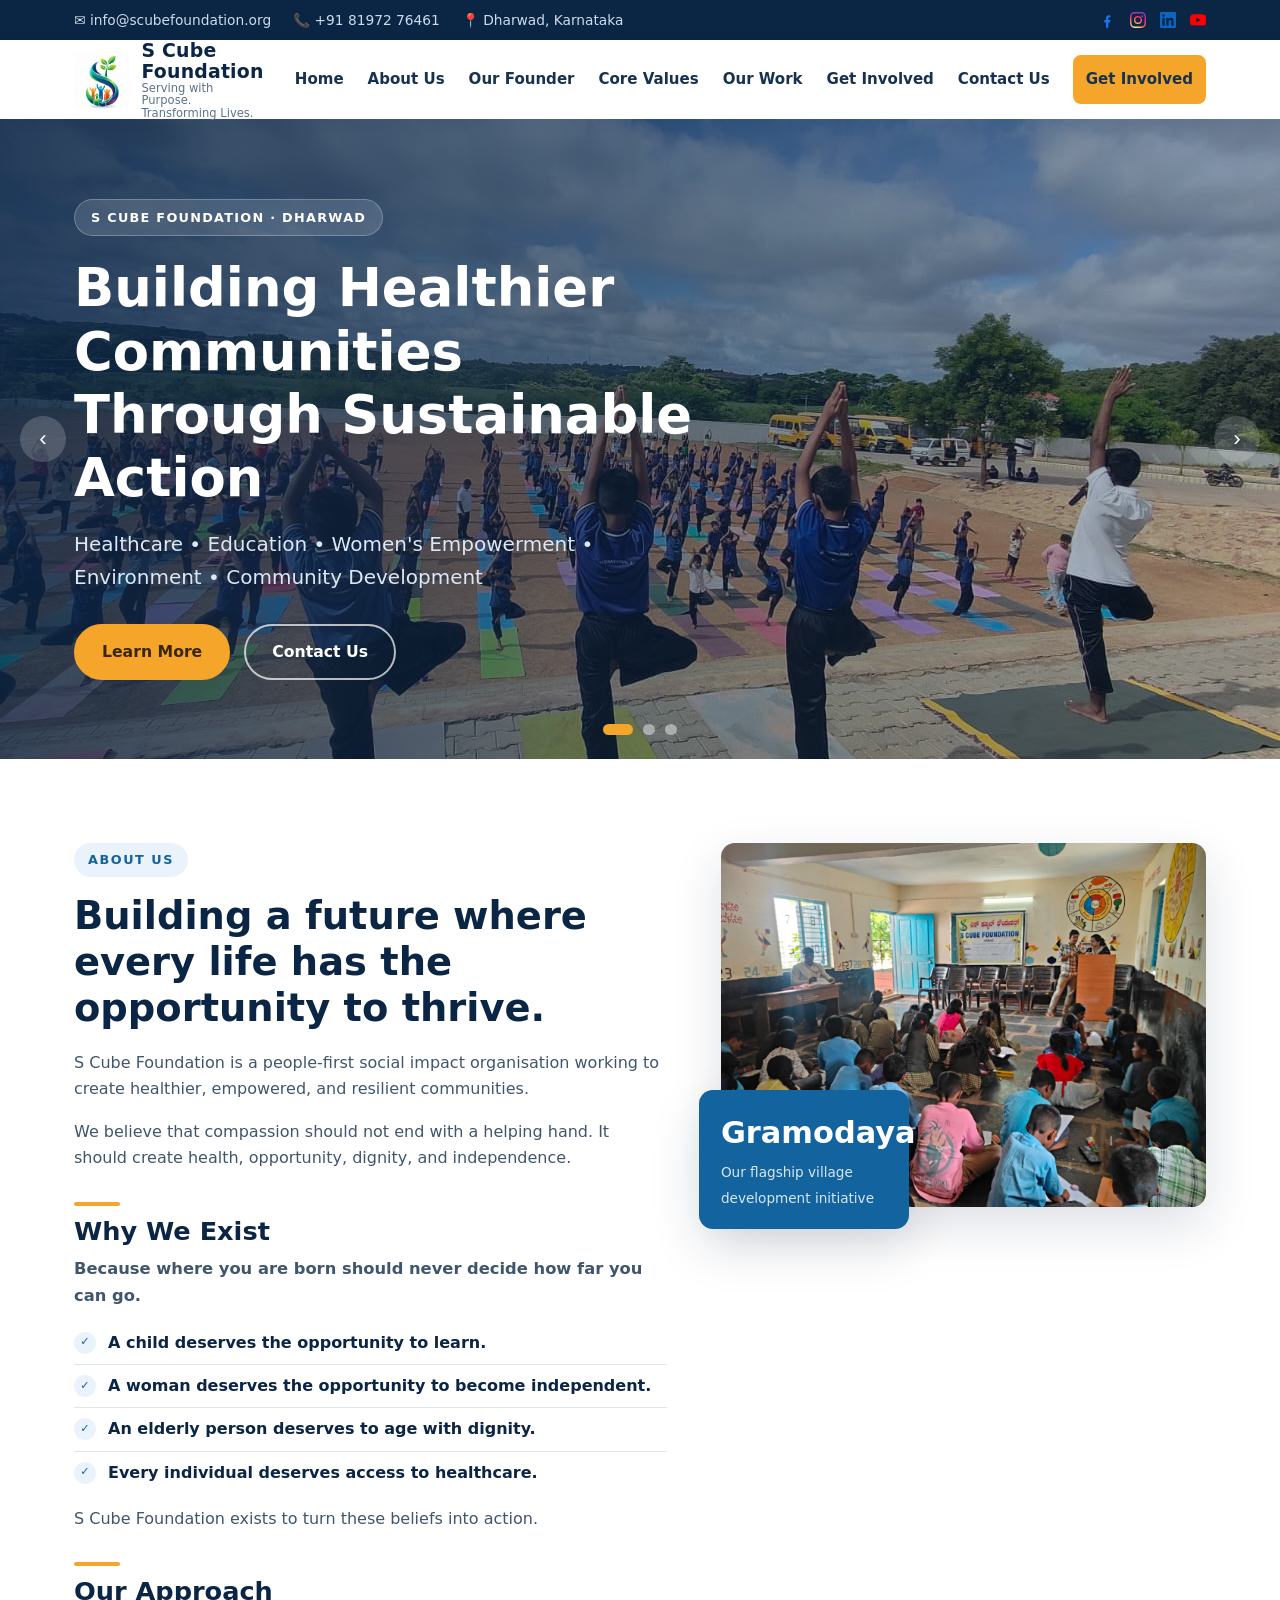
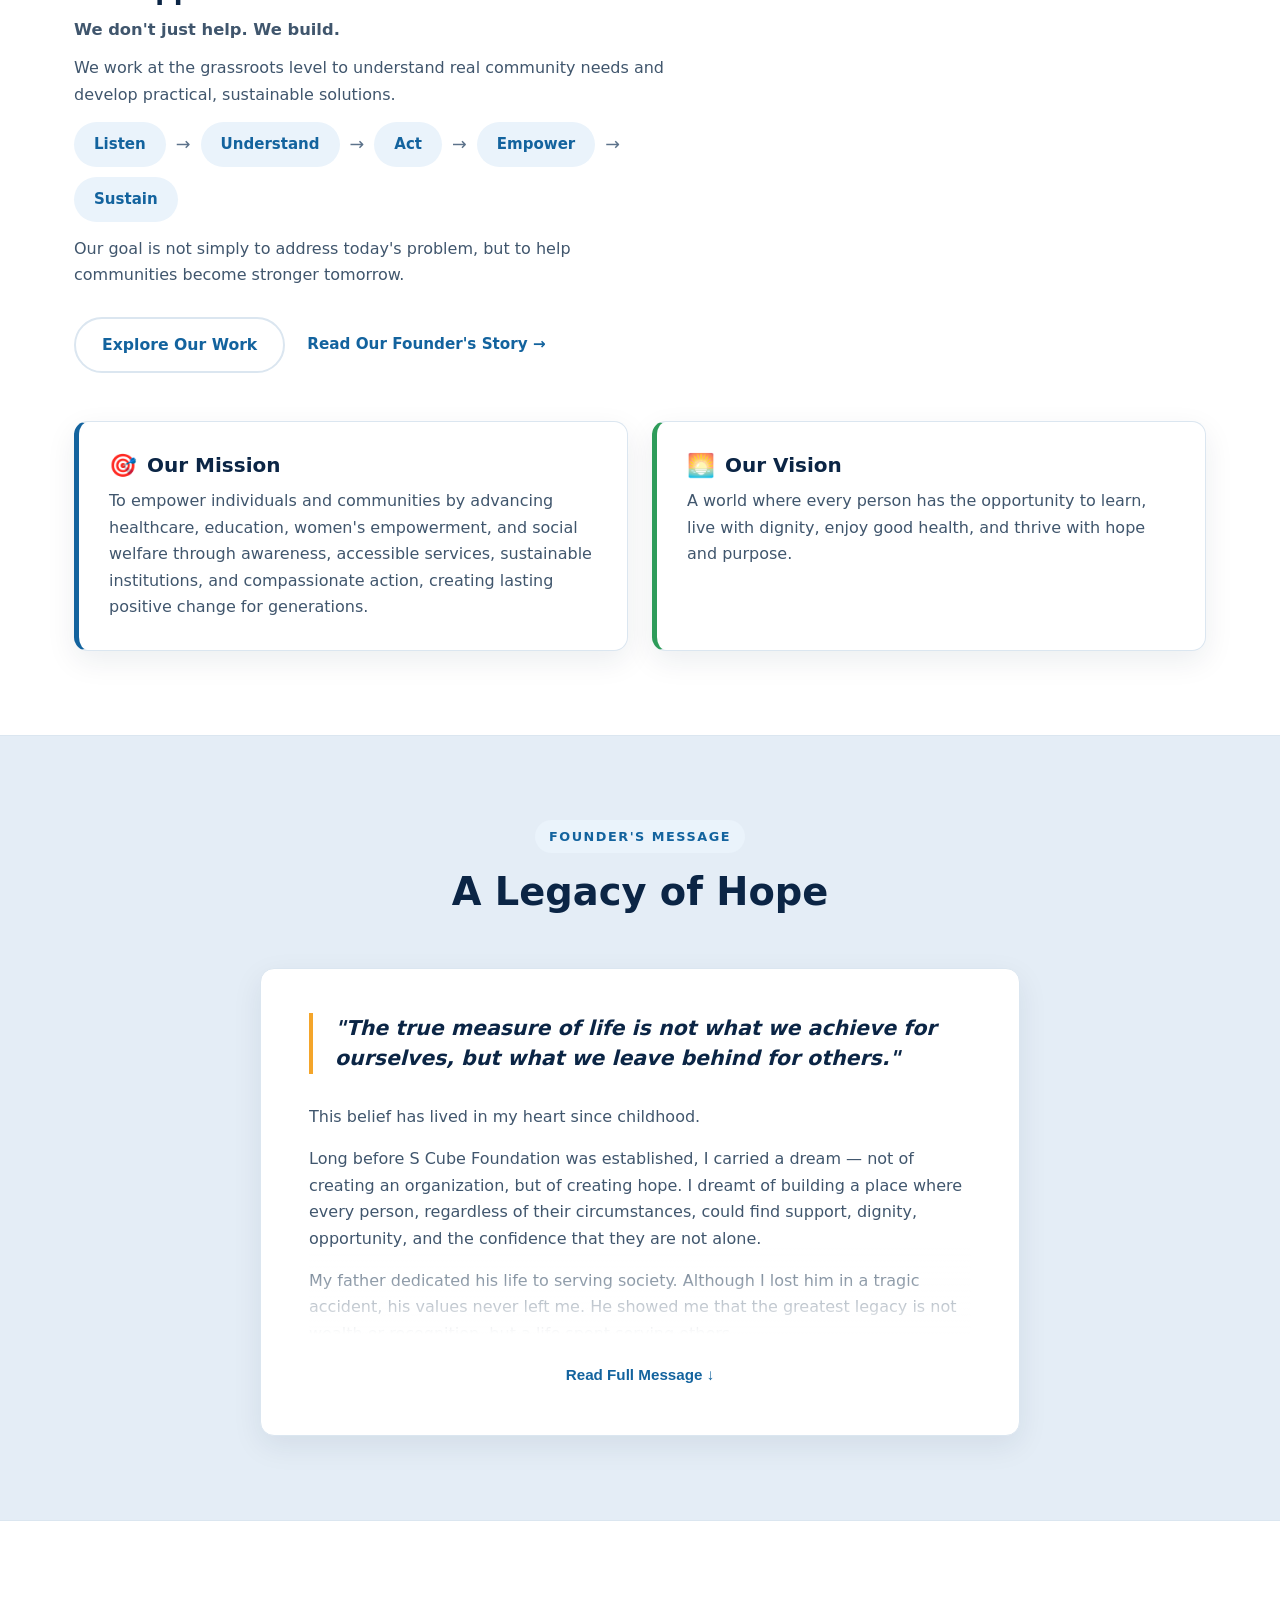
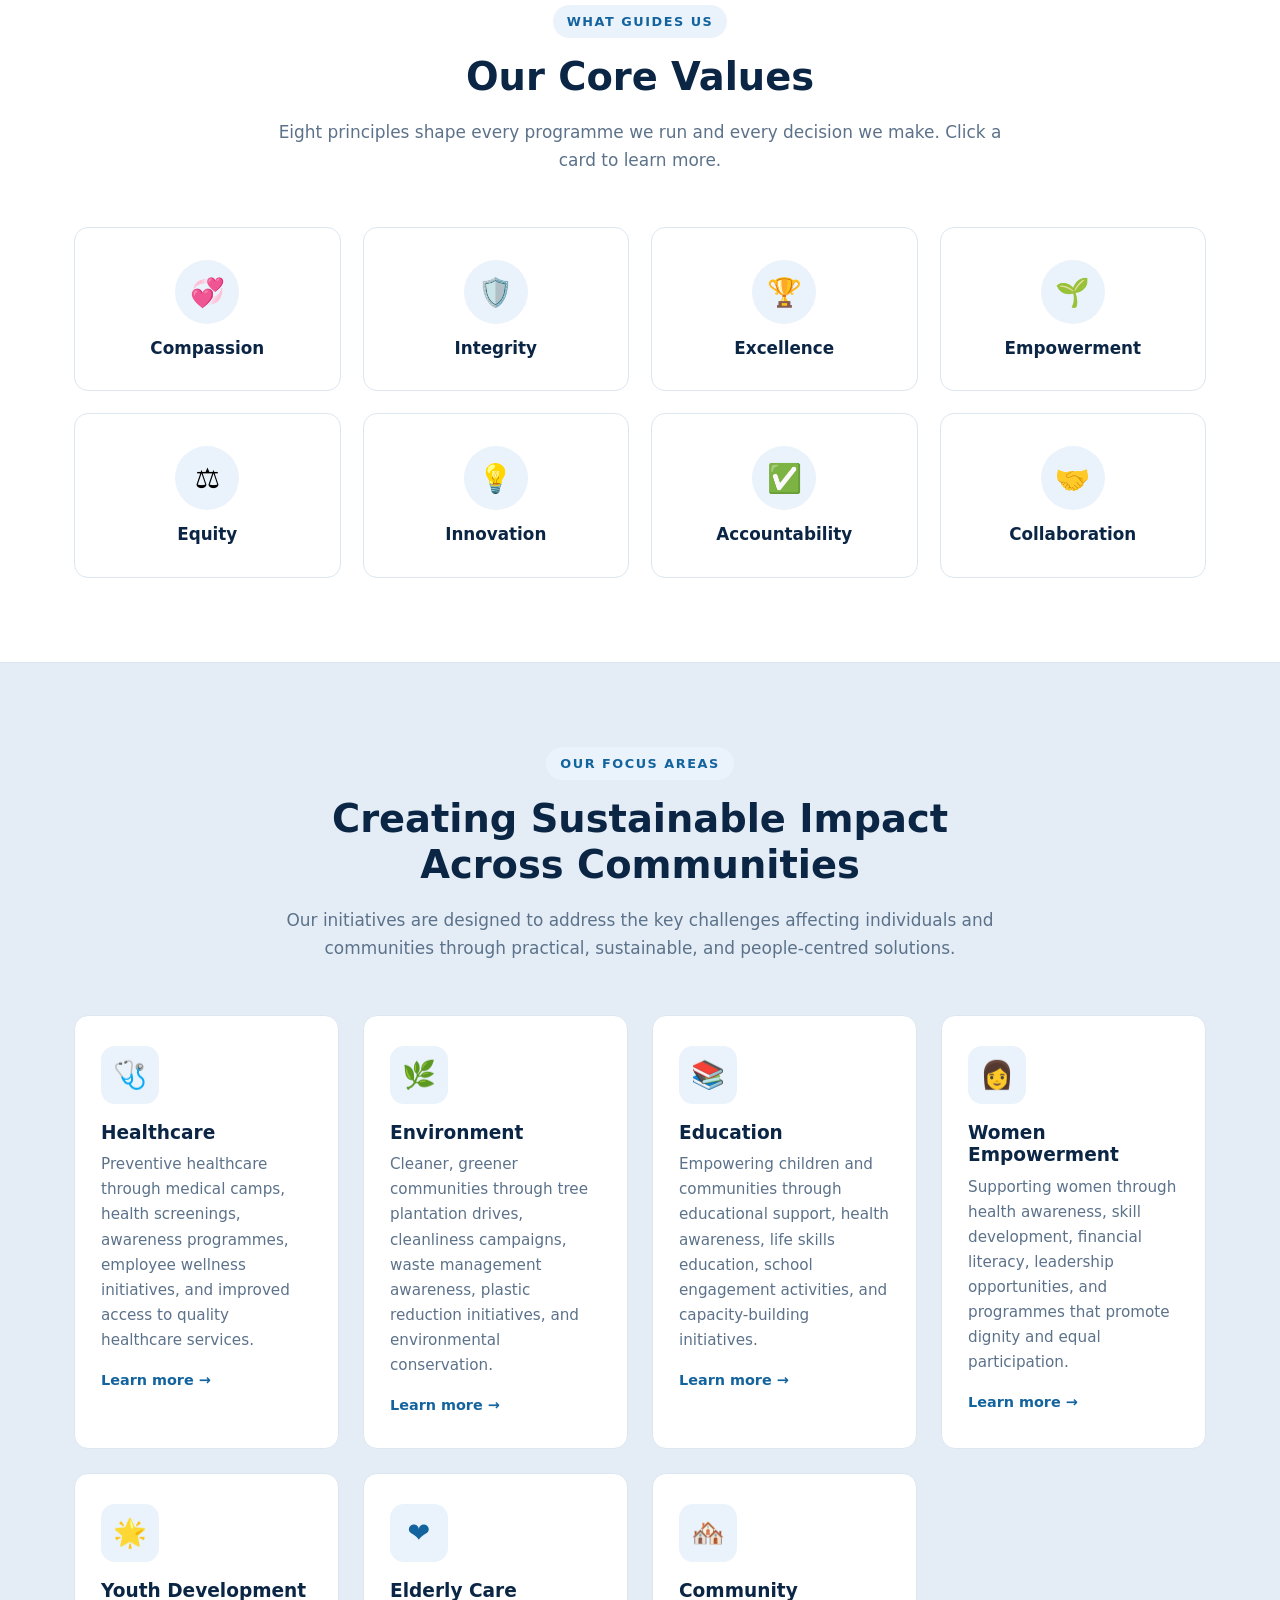
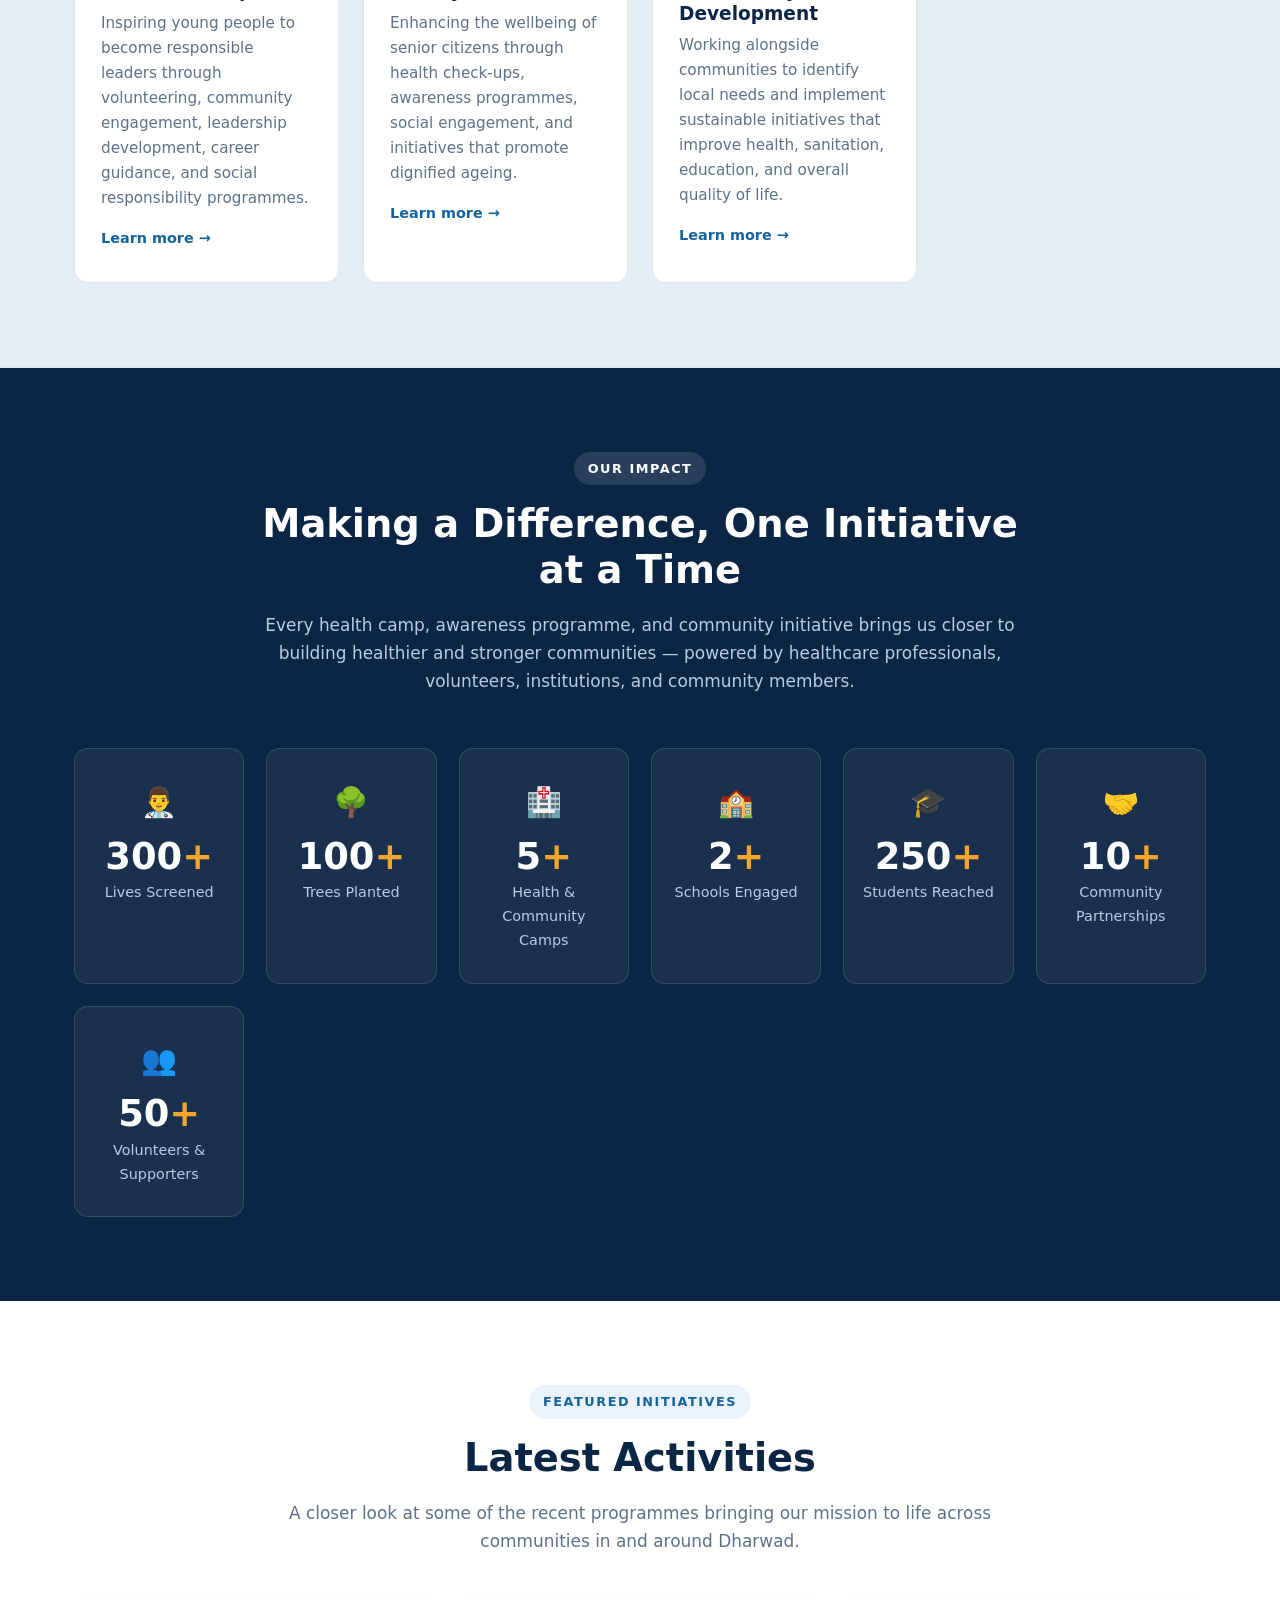
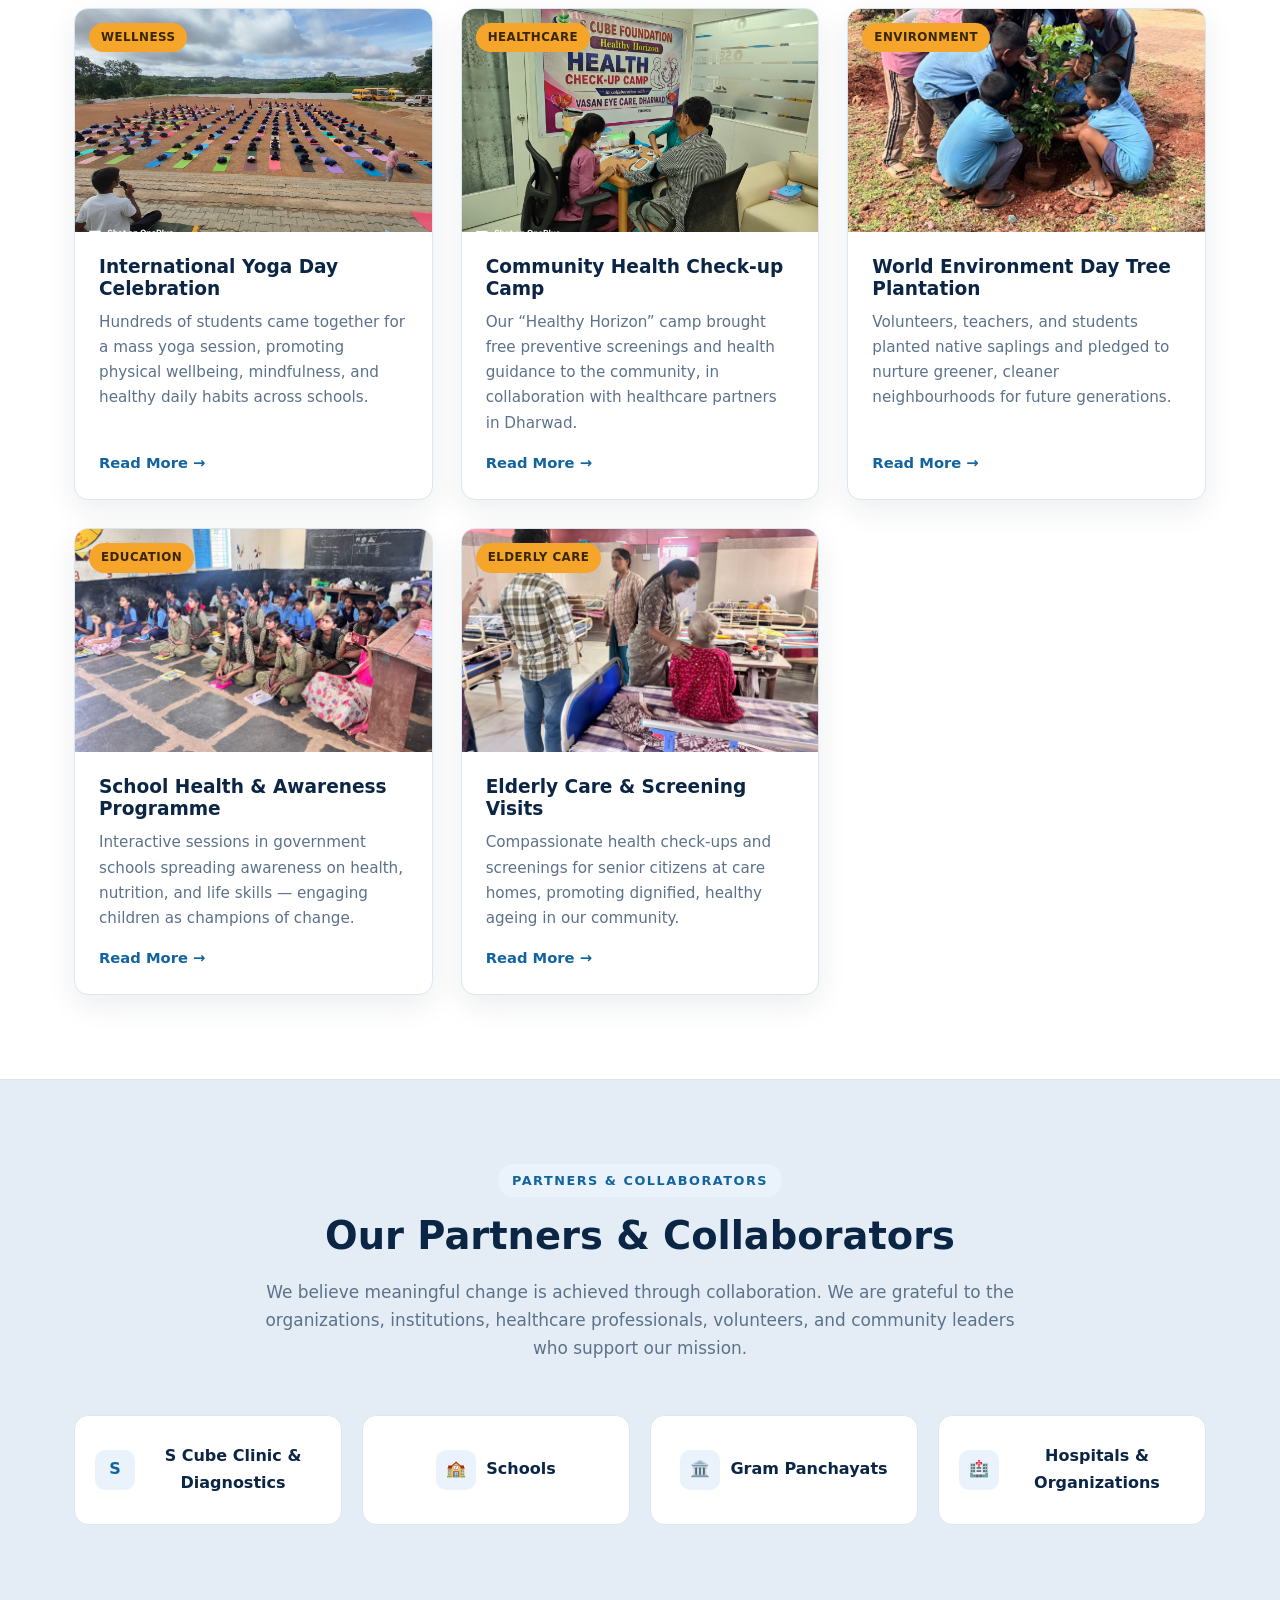
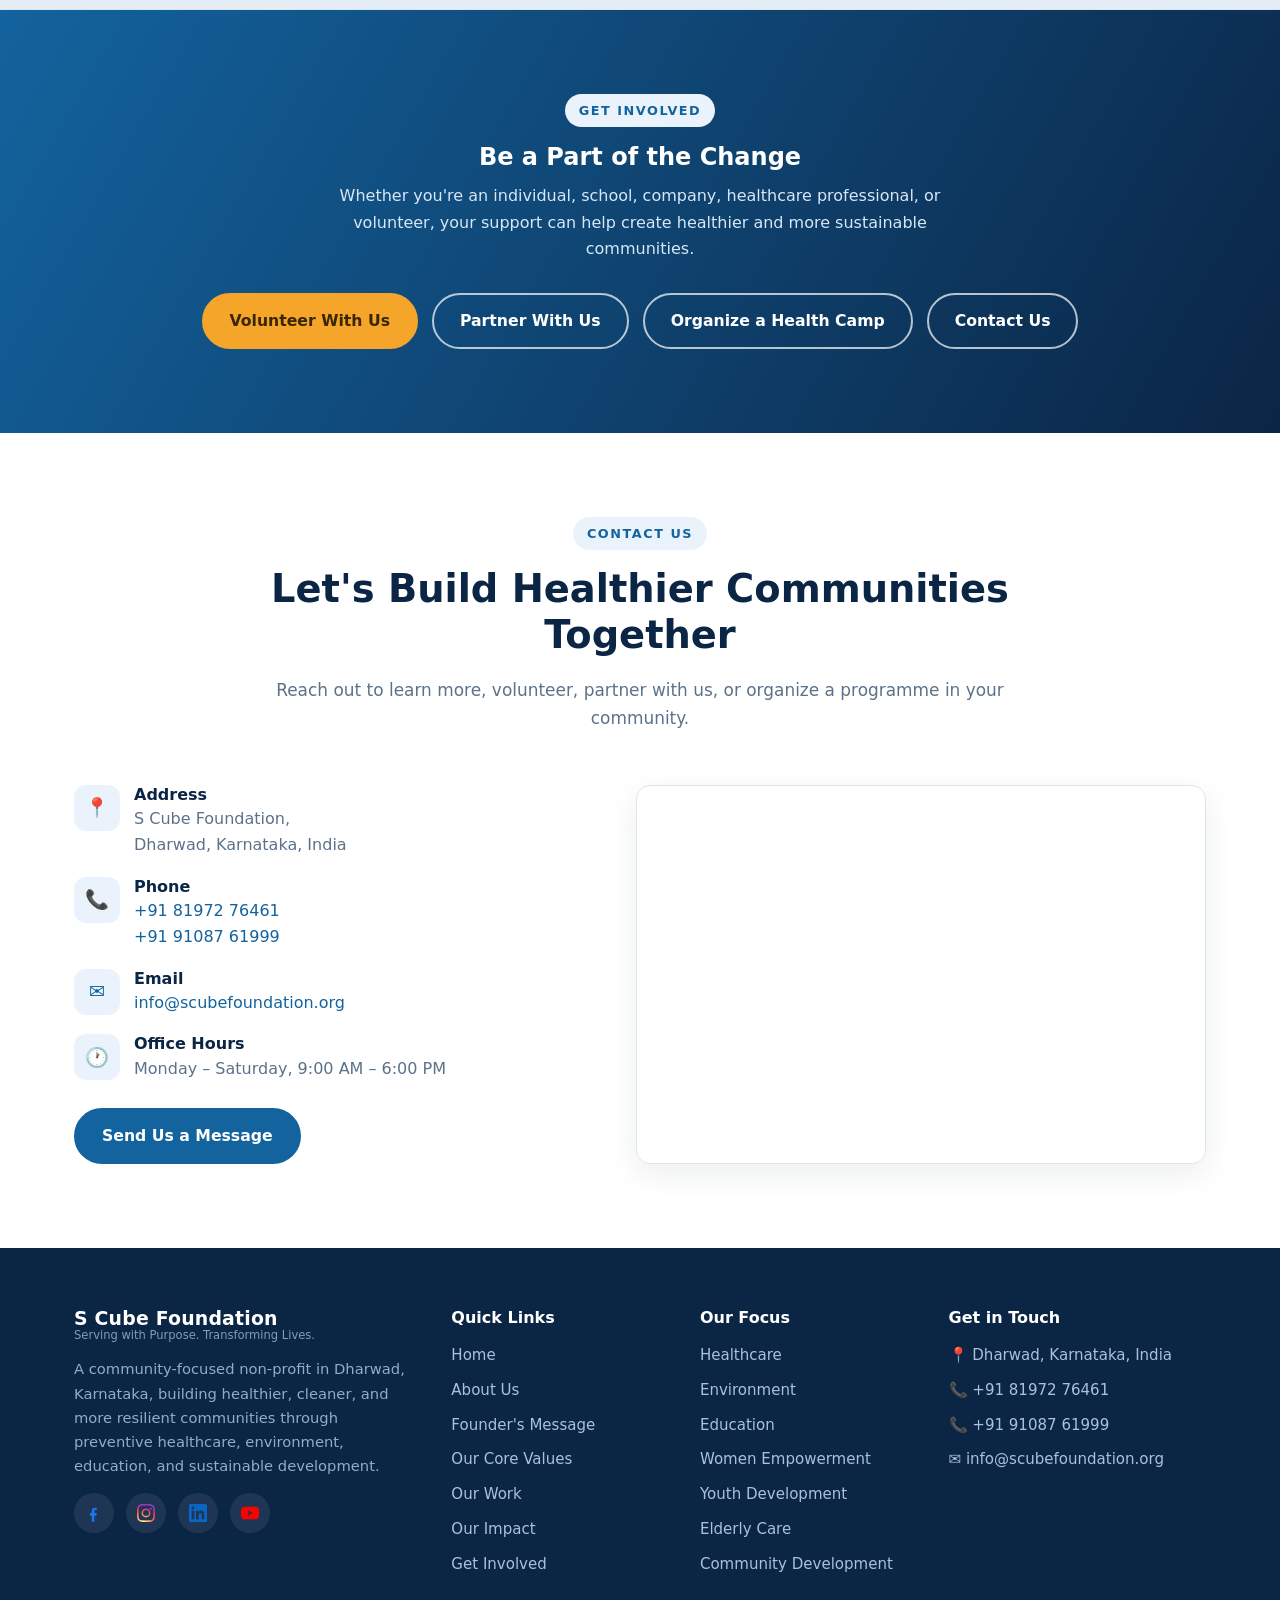
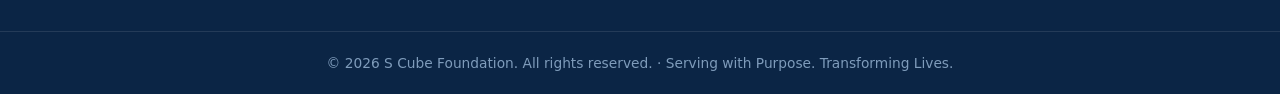
==== commit f6f6f1f7: "Add SEO essentials: canonical tag, Open Graph tags, robots.txt, sitemap.xml Co-Authored-By: Claude S" ====
--- a/index.html
+++ b/index.html
@@ -5,6 +5,13 @@
   <meta name="viewport" content="width=device-width, initial-scale=1.0" />
   <title>S Cube Foundation — Serving with Purpose. Transforming Lives.</title>
   <meta name="description" content="S Cube Foundation is a community-focused non-profit in Dharwad, Karnataka, advancing healthcare, education, women's empowerment, and social welfare so every person can live with dignity, health, and hope." />
+  <link rel="canonical" href="https://scubefoundation.org/" />
+  <meta property="og:type" content="website" />
+  <meta property="og:site_name" content="S Cube Foundation" />
+  <meta property="og:title" content="S Cube Foundation — Serving with Purpose. Transforming Lives." />
+  <meta property="og:description" content="S Cube Foundation is a community-focused non-profit in Dharwad, Karnataka, advancing healthcare, education, women's empowerment, and social welfare so every person can live with dignity, health, and hope." />
+  <meta property="og:url" content="https://scubefoundation.org/" />
+  <meta property="og:image" content="https://scubefoundation.org/assets/logo/logo.png" />
   <link rel="icon" type="image/png" href="assets/logo/logo.png" />
   <link rel="stylesheet" href="css/styles.css" />
 </head>
--- a/css/styles.css
+++ b/css/styles.css
@@ -11,7 +11,7 @@
   --blue:        #13639e;   /* primary mid-blue */
   --blue-bright: #1f7fc4;   /* hover / active */
   --sky:         #eaf3fb;   /* very light blue background */
-  --sky-2:       #f4f9fd;
+  --sky-2:       #e4edf6;   /* deeper tint for alternating section bands */
   --teal:        #0d9488;   /* secondary support colour */
 
   /* Warm accent (CTA) */
@@ -56,7 +56,7 @@
 /* ---------- Layout helpers ---------- */
 .container { width: 100%; max-width: var(--container); margin: 0 auto; padding: 0 24px; }
 .section { padding: 84px 0; }
-.section--tint { background: var(--sky-2); }
+.section--tint { background: var(--sky-2); border-top: 1px solid var(--line); border-bottom: 1px solid var(--line); }
 .section--navy { background: var(--navy); color: #dce8f4; }
 .section__head { text-align: center; max-width: 760px; margin: 0 auto 52px; }
 .section__eyebrow {
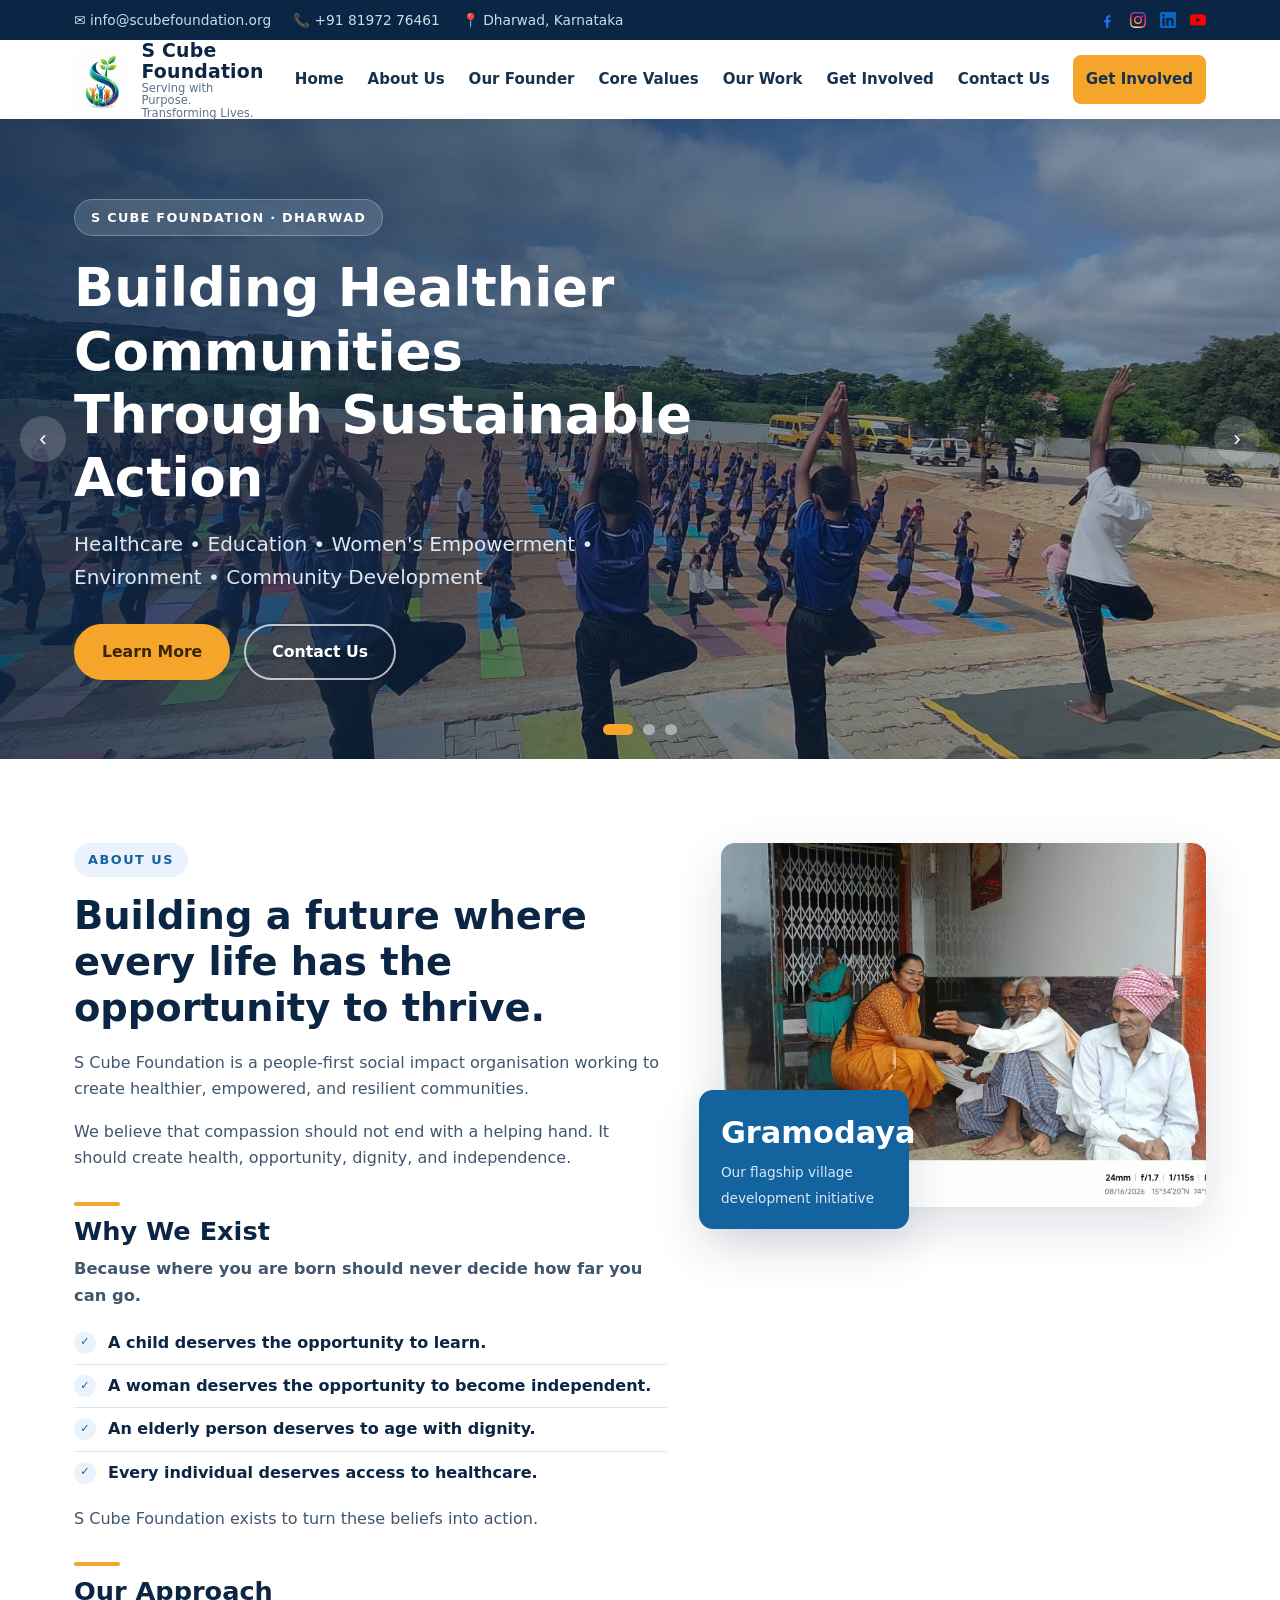
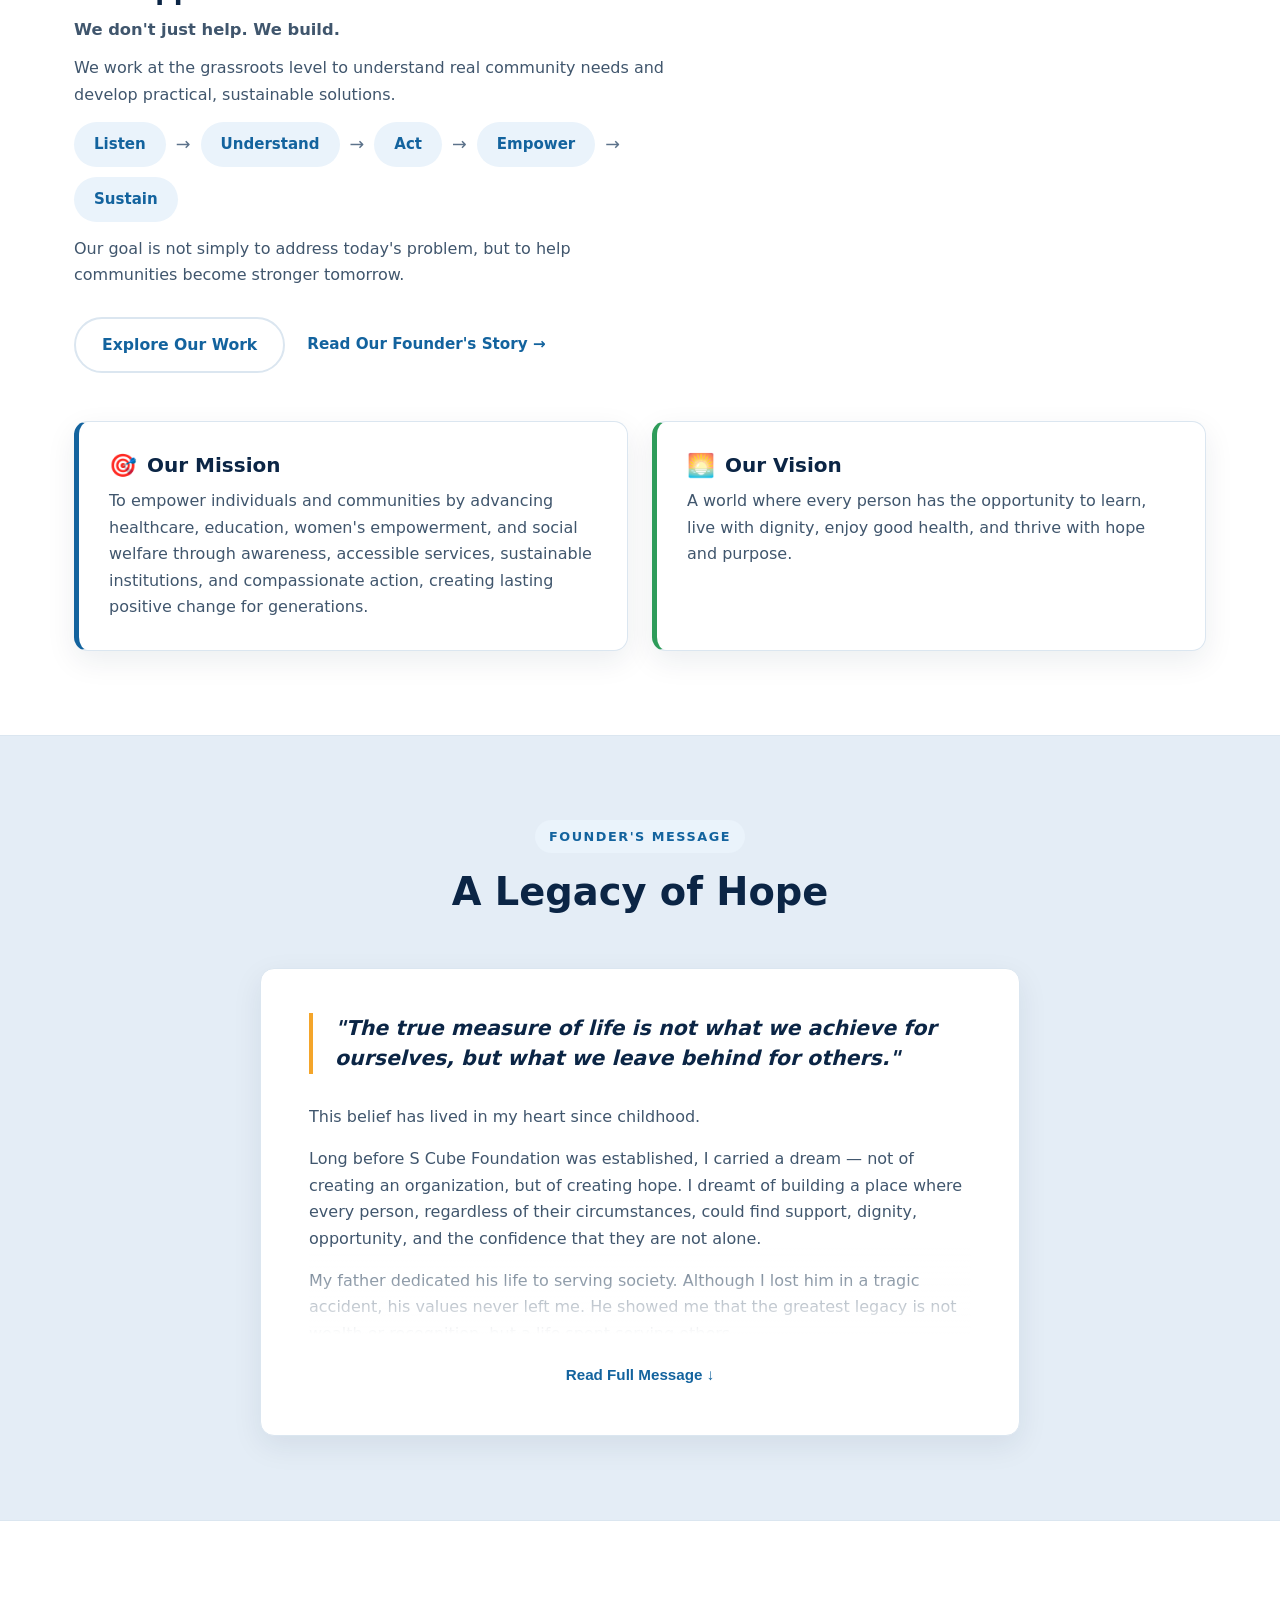
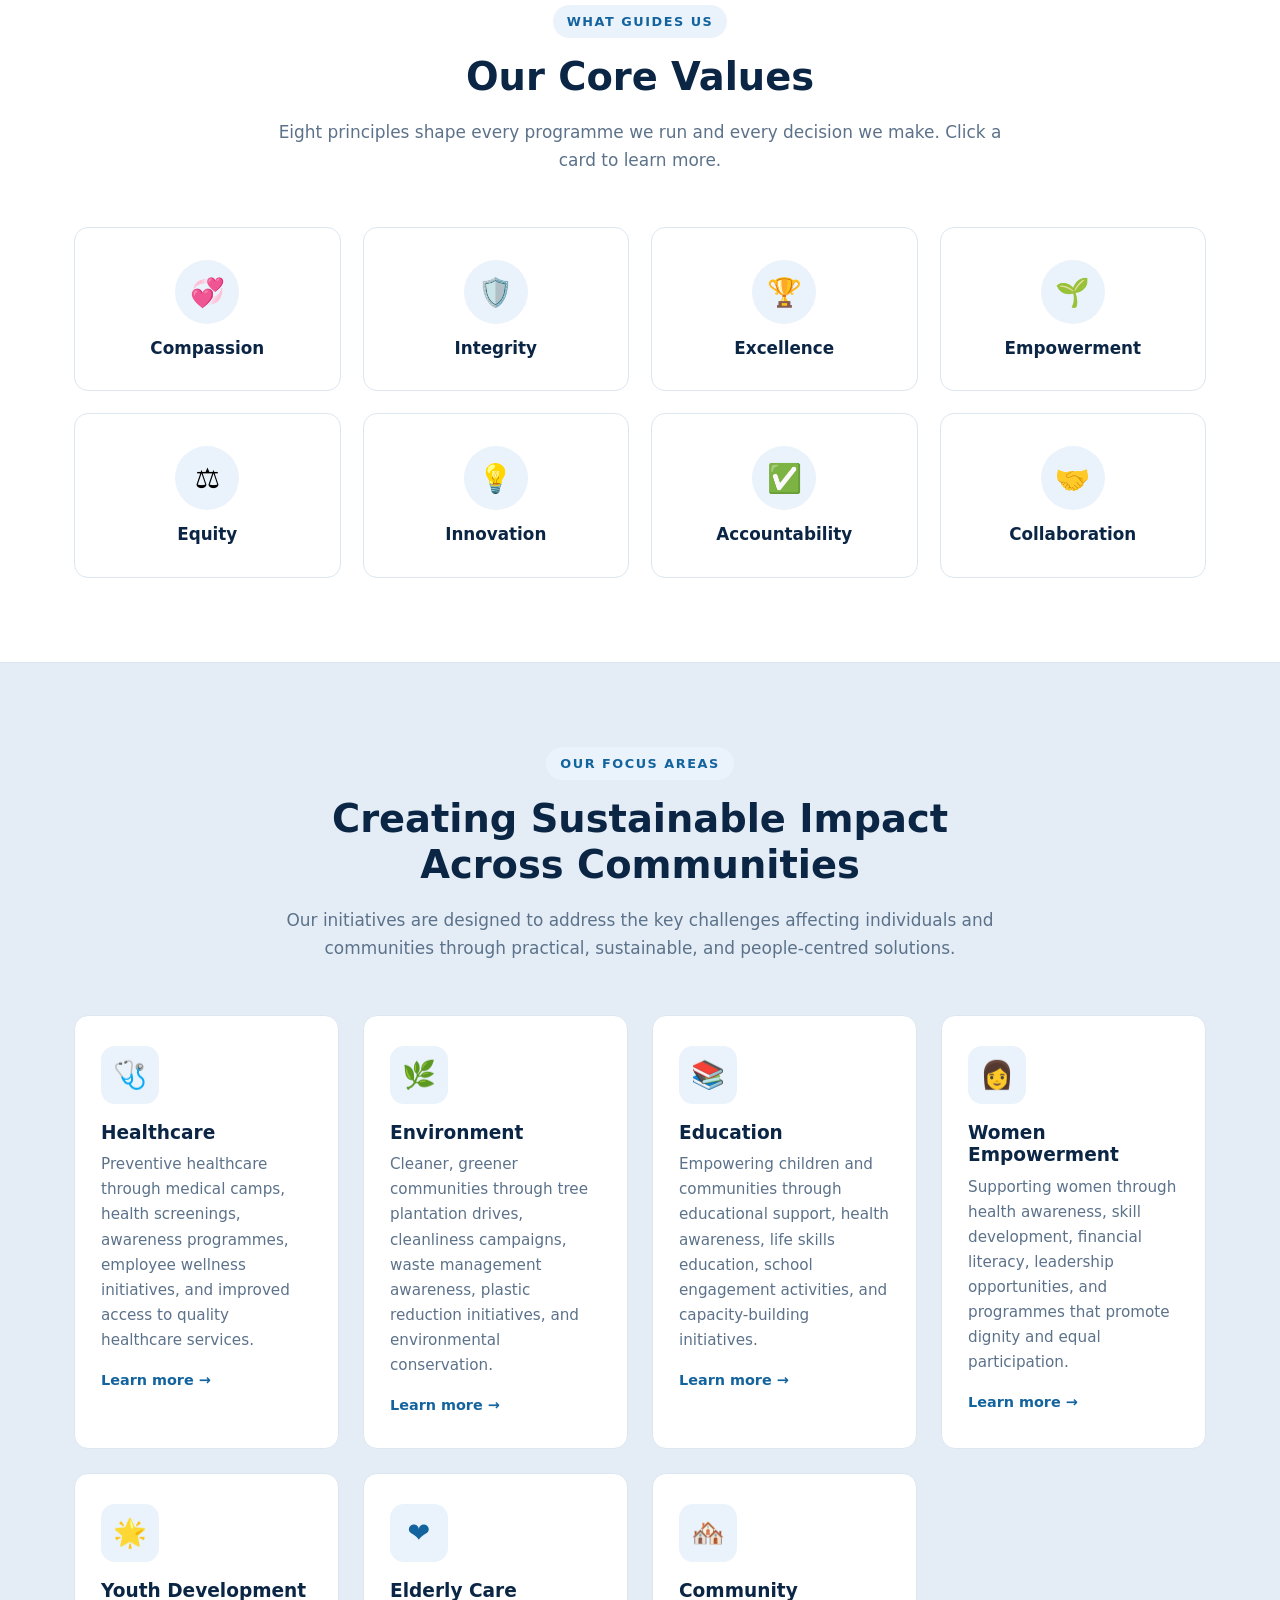
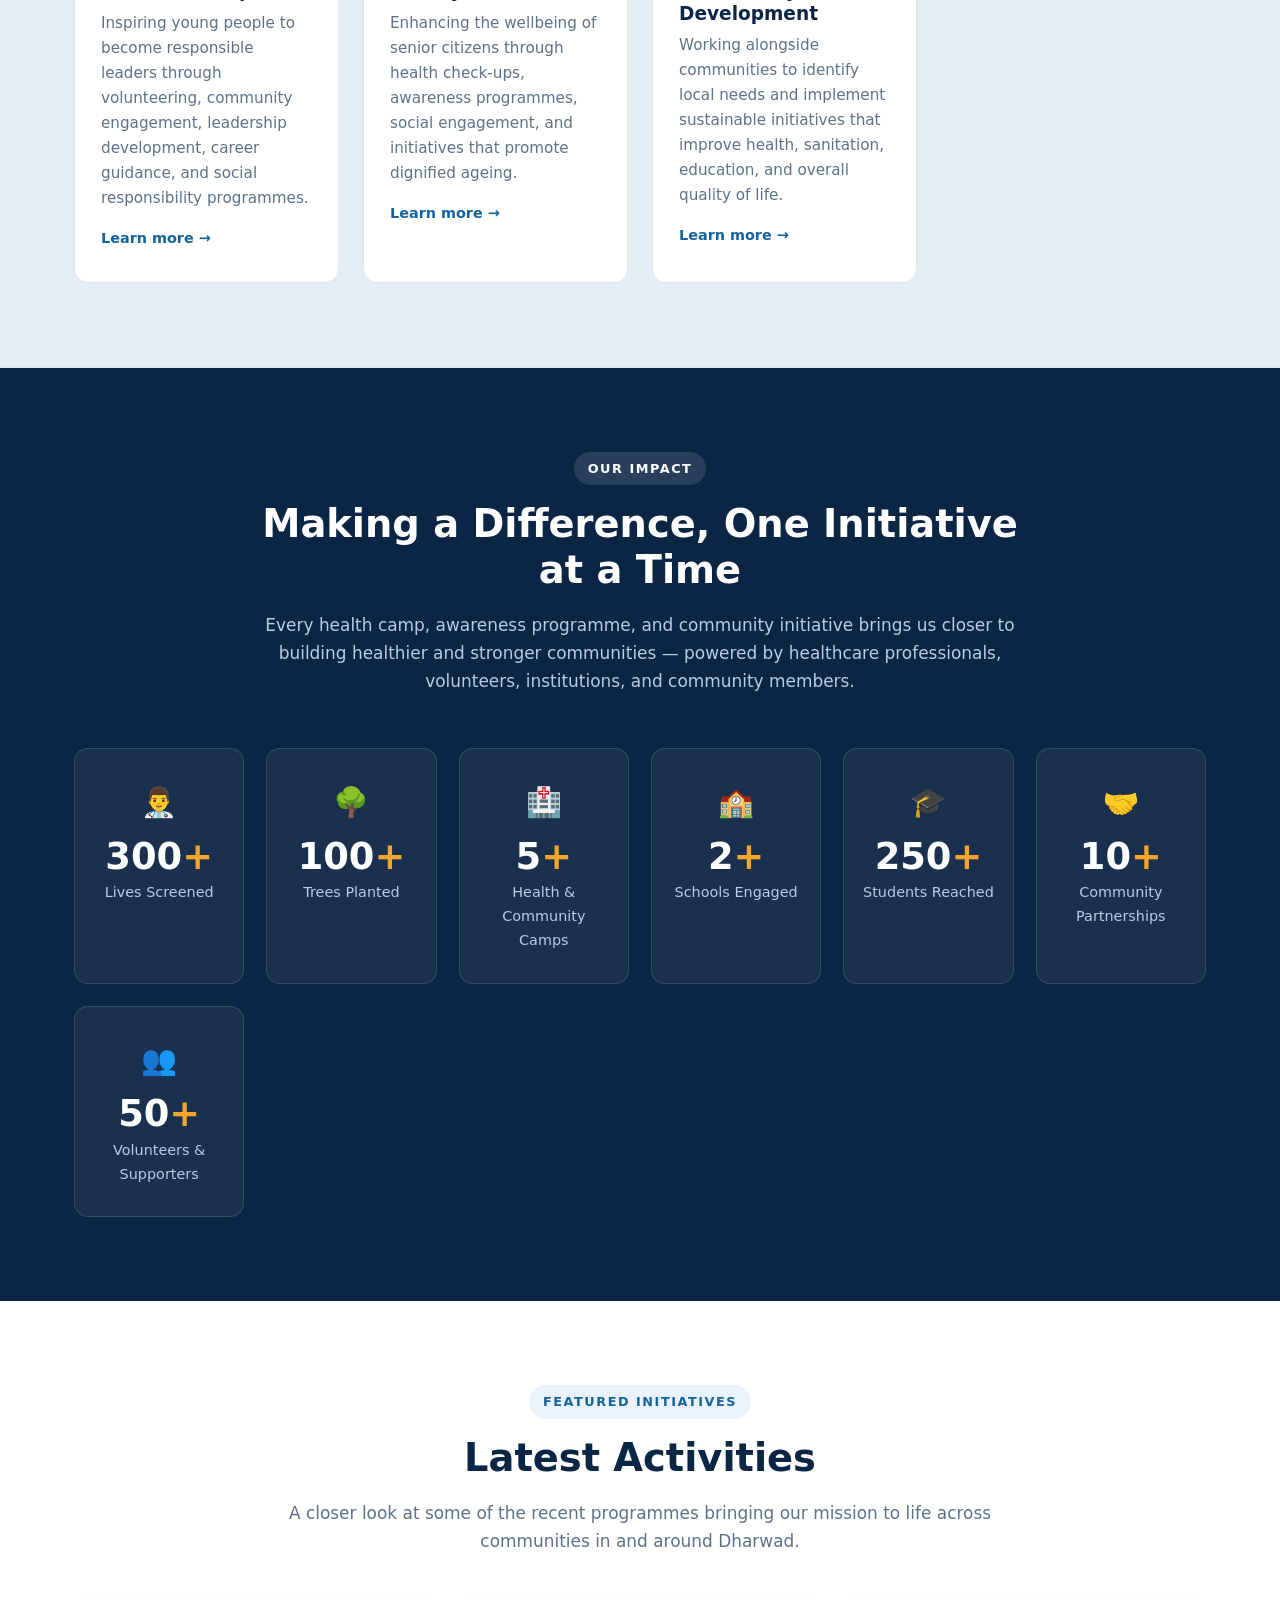
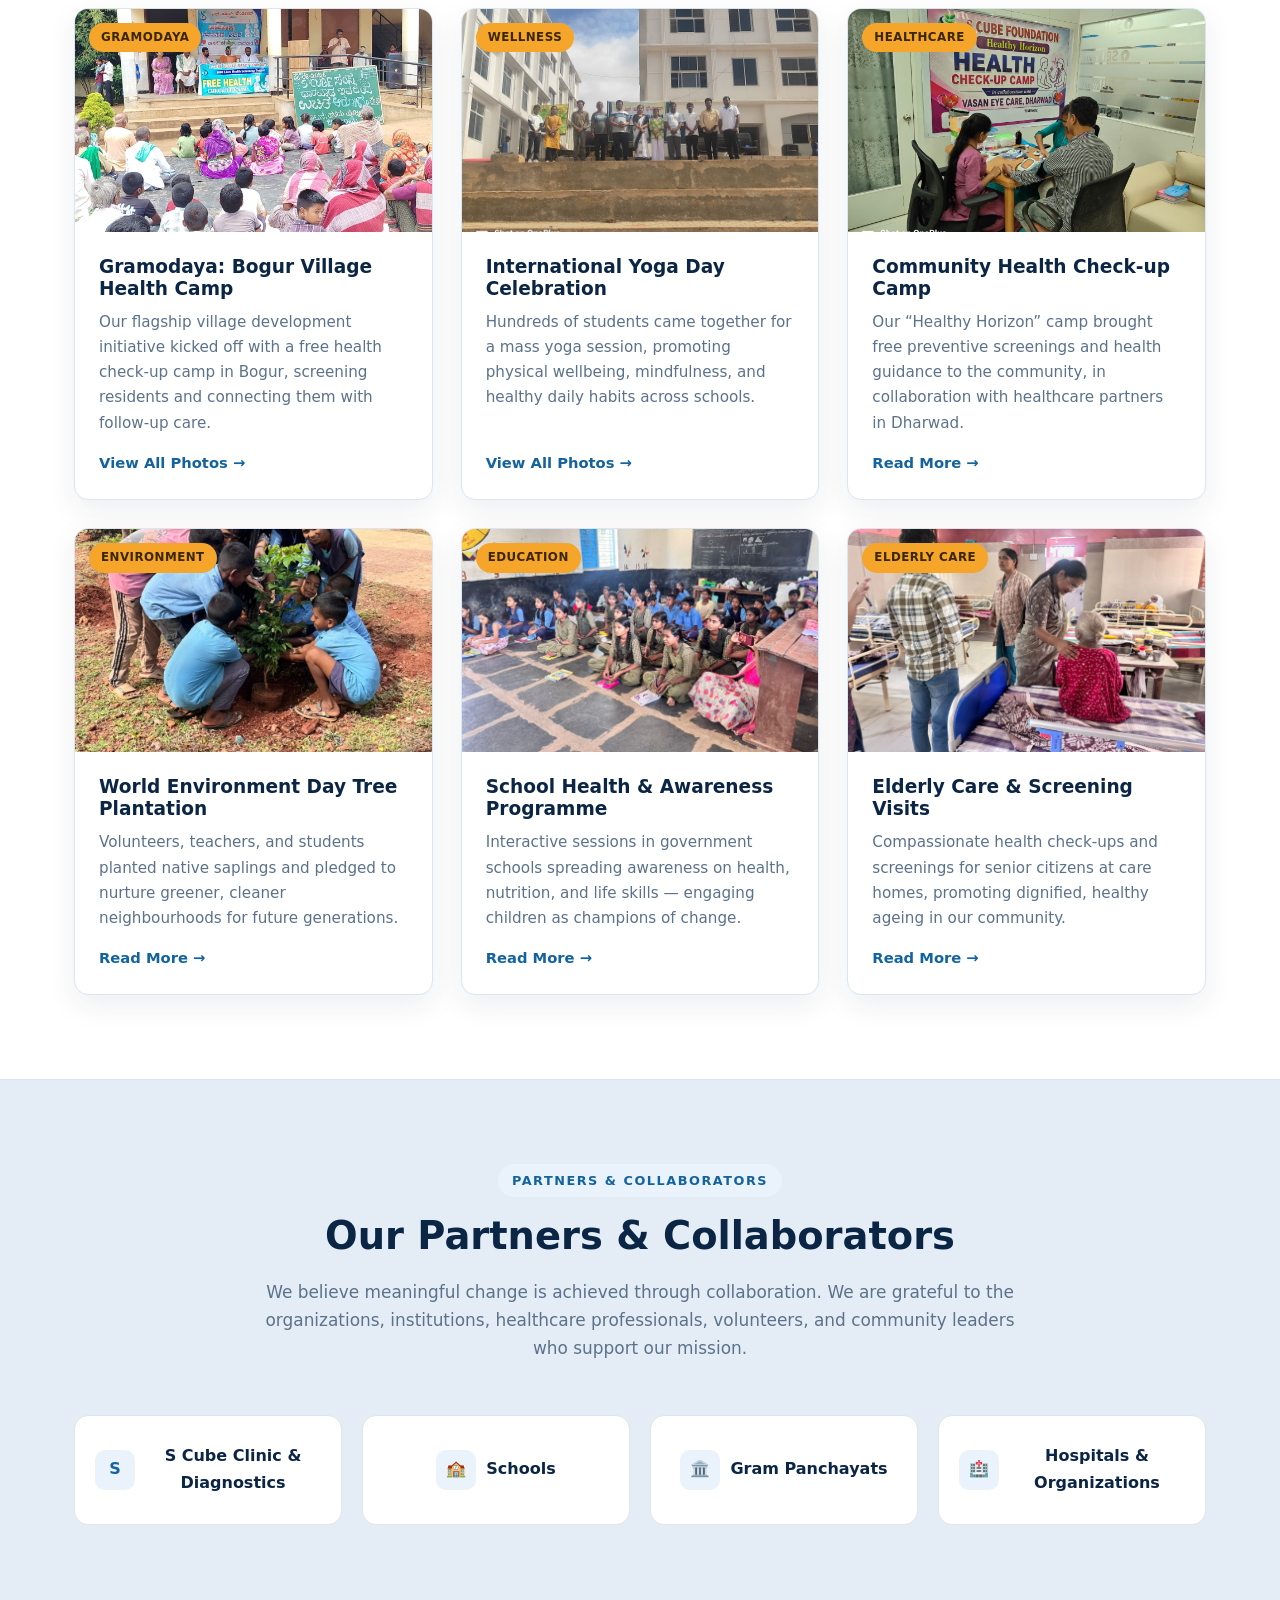
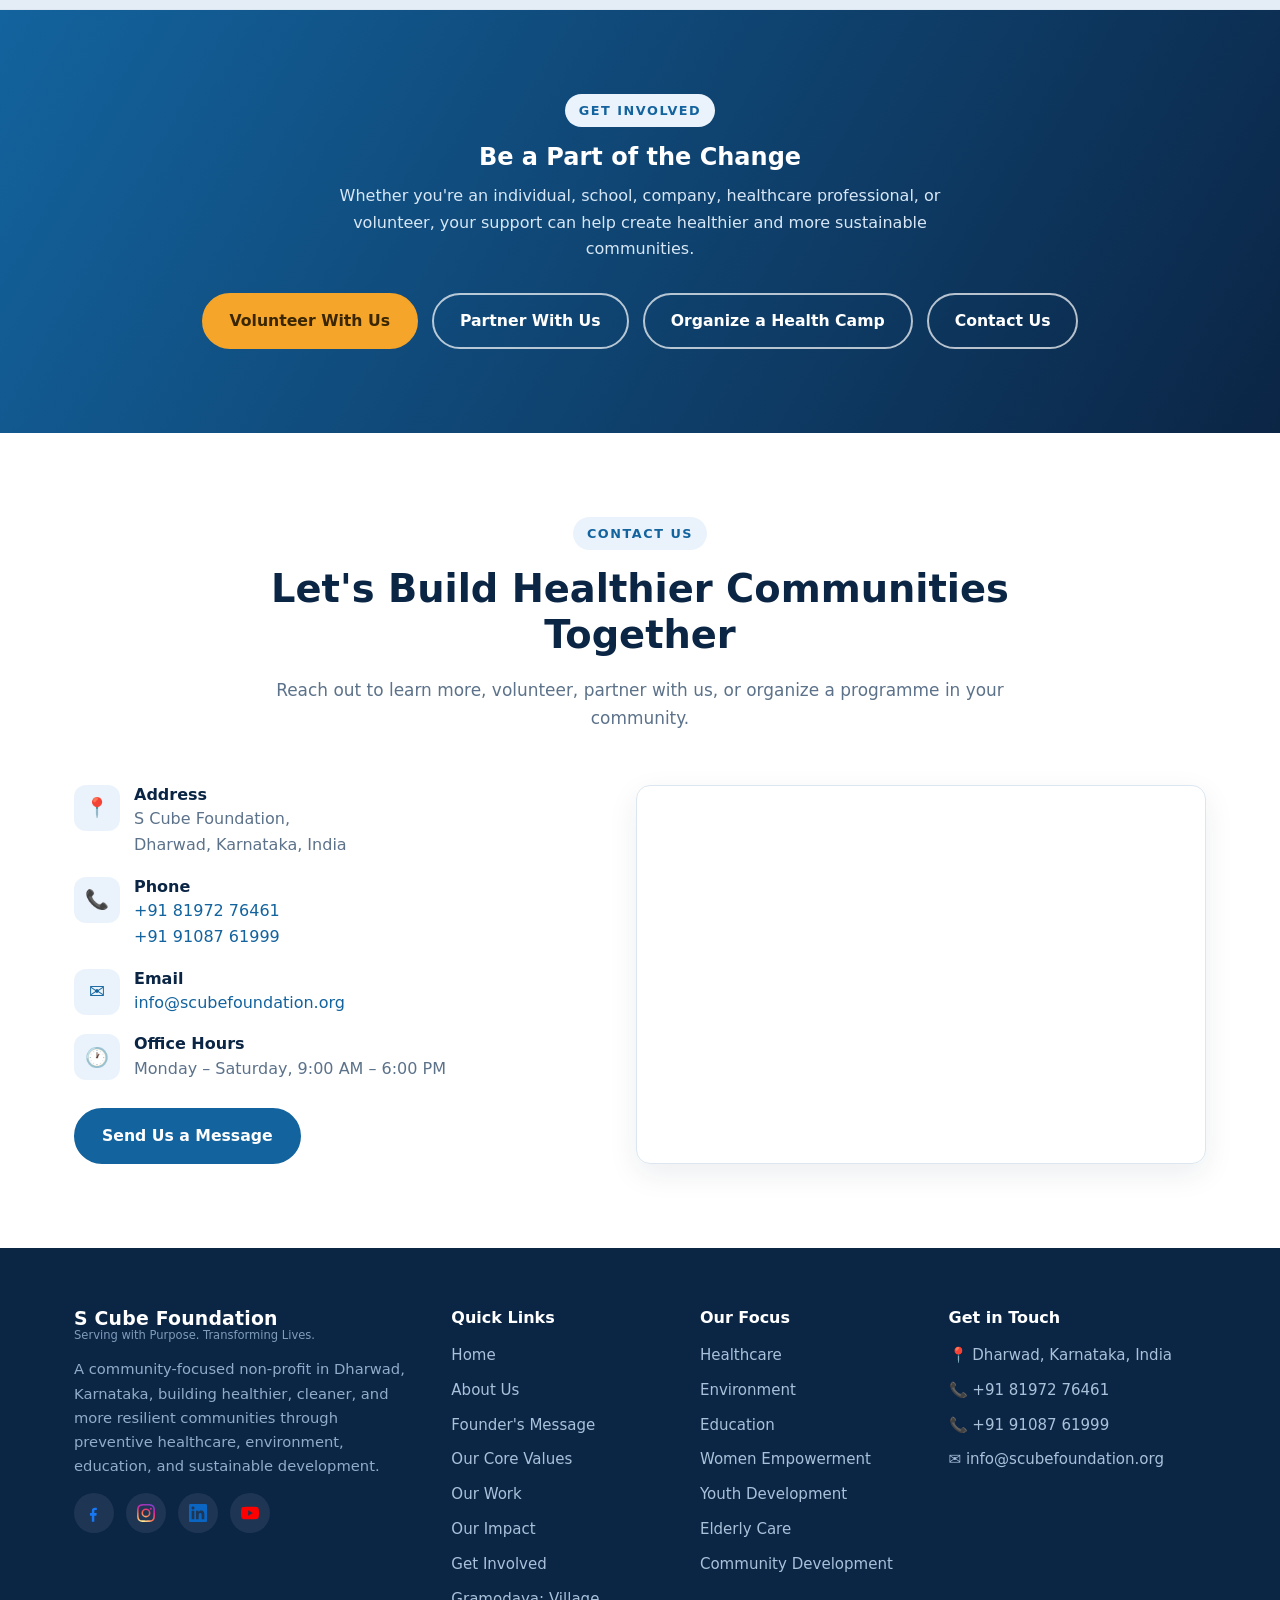
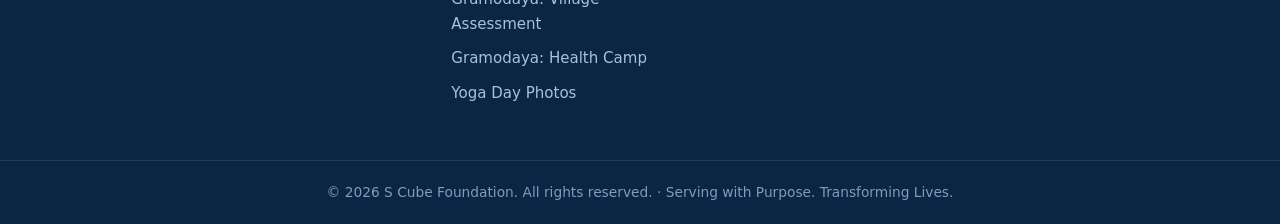
==== commit 9aa7d5be: "Add Gramodaya photo galleries: village assessment and health camp pages Add dedicated pages for the " ====
--- a/index.html
+++ b/index.html
@@ -138,13 +138,14 @@
             <a class="about__founder-link" href="#founder">Read Our Founder's Story →</a>
           </div>
         </div>
-        <div class="about__media">
-          <img src="assets/images/about.jpg" alt="S Cube Foundation community programme in a Dharwad school" />
+        <a class="about__media about__media--gallery" href="gramodaya-assessment.html">
+          <img src="assets/images/about-gramodaya.jpg" alt="Dr. Sushmita Shinde greeting elderly residents of Bogur village during the Gramodaya preliminary assessment" />
           <div class="about__badge">
             <strong>Gramodaya</strong>
             <span>Our flagship village development initiative</span>
           </div>
-        </div>
+          <span class="about__media-hint">View All Photos</span>
+        </a>
       </div>
 
       <!-- Mission / Vision -->
@@ -381,15 +382,24 @@
       </div>
 
       <div class="cards-grid">
-        <article class="init-card">
+        <a class="init-card init-card--gallery" href="gramodaya-health-camp.html">
+          <div class="init-card__media"><span class="init-card__tag">Gramodaya</span><img src="assets/images/init-gramodaya.jpg" alt="Free health check-up camp for Bogur village residents under the Gramodaya initiative" /></div>
+          <div class="init-card__body">
+            <h3>Gramodaya: Bogur Village Health Camp</h3>
+            <p>Our flagship village development initiative kicked off with a free health check-up camp
+               in Bogur, screening residents and connecting them with follow-up care.</p>
+            <span class="init-card__more">View All Photos</span>
+          </div>
+        </a>
+        <a class="init-card init-card--gallery" href="yoga-day.html">
           <div class="init-card__media"><span class="init-card__tag">Wellness</span><img src="assets/images/init-yoga.jpg" alt="International Yoga Day celebration with students" /></div>
           <div class="init-card__body">
             <h3>International Yoga Day Celebration</h3>
             <p>Hundreds of students came together for a mass yoga session, promoting physical wellbeing,
                mindfulness, and healthy daily habits across schools.</p>
-            <a class="init-card__more" href="#">Read More</a>
-          </div>
-        </article>
+            <span class="init-card__more">View All Photos</span>
+          </div>
+        </a>
         <article class="init-card">
           <div class="init-card__media"><span class="init-card__tag">Healthcare</span><img src="assets/images/init-health-camp.jpg" alt="Community Health Check-up Camp in collaboration with Vasan Eye Care" /></div>
           <div class="init-card__body">
@@ -538,6 +548,9 @@
             <li><a href="#focus">Our Work</a></li>
             <li><a href="#impact">Our Impact</a></li>
             <li><a href="#get-involved">Get Involved</a></li>
+            <li><a href="gramodaya-assessment.html">Gramodaya: Village Assessment</a></li>
+            <li><a href="gramodaya-health-camp.html">Gramodaya: Health Camp</a></li>
+            <li><a href="yoga-day.html">Yoga Day Photos</a></li>
           </ul>
         </div>
 
--- a/css/styles.css
+++ b/css/styles.css
@@ -343,6 +343,68 @@
 .init-card__body p { color: var(--muted); font-size: 0.95rem; }
 .init-card__more { margin-top: auto; font-weight: 700; color: var(--blue); font-size: 0.92rem; }
 .init-card__more::after { content: " →"; }
+.init-card--gallery { cursor: pointer; }
+.init-card--gallery:focus-visible { outline: 3px solid var(--accent); outline-offset: 2px; }
+
+/* ---------- About media as gallery trigger ---------- */
+.about__media--gallery { cursor: pointer; }
+.about__media-hint {
+  position: absolute; top: 14px; right: 14px; background: rgba(11,37,69,0.72); color: #fff;
+  font-size: 0.78rem; font-weight: 700; padding: 7px 14px; border-radius: 100px;
+  opacity: 0; transform: translateY(-4px); transition: var(--transition);
+}
+.about__media--gallery:hover .about__media-hint,
+.about__media--gallery:focus-visible .about__media-hint { opacity: 1; transform: translateY(0); }
+
+/* ==========================================================================
+   GALLERY PAGES (assessment / health camp / yoga day)
+   ========================================================================== */
+.page-hero { background: var(--navy); color: #dce8f4; padding: 64px 0 56px; }
+.page-hero .section__eyebrow { color: #fff; background: rgba(255,255,255,0.12); }
+.page-hero__title { color: #fff; font-size: clamp(1.9rem, 3.4vw, 2.6rem); margin-bottom: 16px; }
+.page-hero__lead { color: #cddcec; font-size: 1.05rem; max-width: 760px; }
+.page-hero__lead + .page-hero__lead { margin-top: -0.6em; }
+.page-hero__back { display: inline-flex; align-items: center; gap: 6px; color: #b9cde3; font-weight: 600; font-size: 0.92rem; margin-bottom: 22px; }
+.page-hero__back:hover { color: #fff; }
+.page-hero__quote {
+  margin: 28px 0 0; font-size: 1.1rem; font-style: italic; color: #fff;
+  border-left: 4px solid var(--accent); padding-left: 20px; max-width: 720px;
+}
+
+.photo-grid { display: grid; grid-template-columns: repeat(auto-fit, minmax(280px, 1fr)); gap: 26px; }
+.photo-grid__item {
+  background: #fff; border: 1px solid var(--line); border-radius: var(--radius);
+  overflow: hidden; box-shadow: var(--shadow); transition: var(--transition);
+}
+.photo-grid__item:hover { transform: translateY(-4px); box-shadow: var(--shadow-lg); }
+.photo-grid__item img { width: 100%; aspect-ratio: 4/3; object-fit: cover; cursor: pointer; display: block; }
+.photo-grid__item p { padding: 16px 18px; margin: 0; color: var(--muted); font-size: 0.92rem; }
+
+/* ---------- Fullscreen lightbox ---------- */
+.lightbox {
+  position: fixed; inset: 0; z-index: 500; display: grid; place-items: center; padding: 20px;
+  visibility: hidden; opacity: 0; transition: opacity 0.25s ease, visibility 0.25s ease;
+}
+.lightbox.is-open { visibility: visible; opacity: 1; }
+.lightbox__backdrop { position: absolute; inset: 0; background: rgba(11,37,69,0.92); }
+.lightbox__img { position: relative; max-width: min(92vw, 1100px); max-height: 78vh; border-radius: 8px; box-shadow: var(--shadow-lg); }
+.lightbox__caption {
+  position: relative; color: #fff; text-align: center; max-width: min(92vw, 700px);
+  margin-top: 14px; font-size: 0.95rem;
+}
+.lightbox__close, .lightbox__arrow {
+  position: absolute; z-index: 2; background: rgba(255,255,255,0.14); color: #fff; border: 0;
+  cursor: pointer; display: grid; place-items: center; transition: var(--transition);
+}
+.lightbox__close:hover, .lightbox__arrow:hover { background: rgba(255,255,255,0.3); }
+.lightbox__close { top: 20px; right: 20px; width: 44px; height: 44px; border-radius: 50%; font-size: 1.1rem; }
+.lightbox__arrow { top: 45%; transform: translateY(-50%); width: 52px; height: 52px; border-radius: 50%; font-size: 1.8rem; line-height: 1; }
+.lightbox__arrow--prev { left: 20px; }
+.lightbox__arrow--next { right: 20px; }
+.lightbox__counter {
+  position: absolute; bottom: 20px; left: 50%; transform: translateX(-50%); z-index: 2;
+  color: #fff; font-size: 0.9rem; background: rgba(255,255,255,0.14); padding: 6px 16px; border-radius: 100px;
+}
 
 /* ==========================================================================
    PARTNERS
@@ -443,6 +505,11 @@
   .hero__arrow { display: none; }
   .about__badge { left: 0; }
   .section__head { margin-bottom: 38px; }
+  .lightbox__arrow { width: 42px; height: 42px; font-size: 1.4rem; }
+  .lightbox__arrow--prev { left: 8px; }
+  .lightbox__arrow--next { right: 8px; }
+  .lightbox__close { top: 10px; right: 10px; }
+  .photo-grid { grid-template-columns: 1fr; }
 }
 
 /* ---------- Accessibility ---------- */
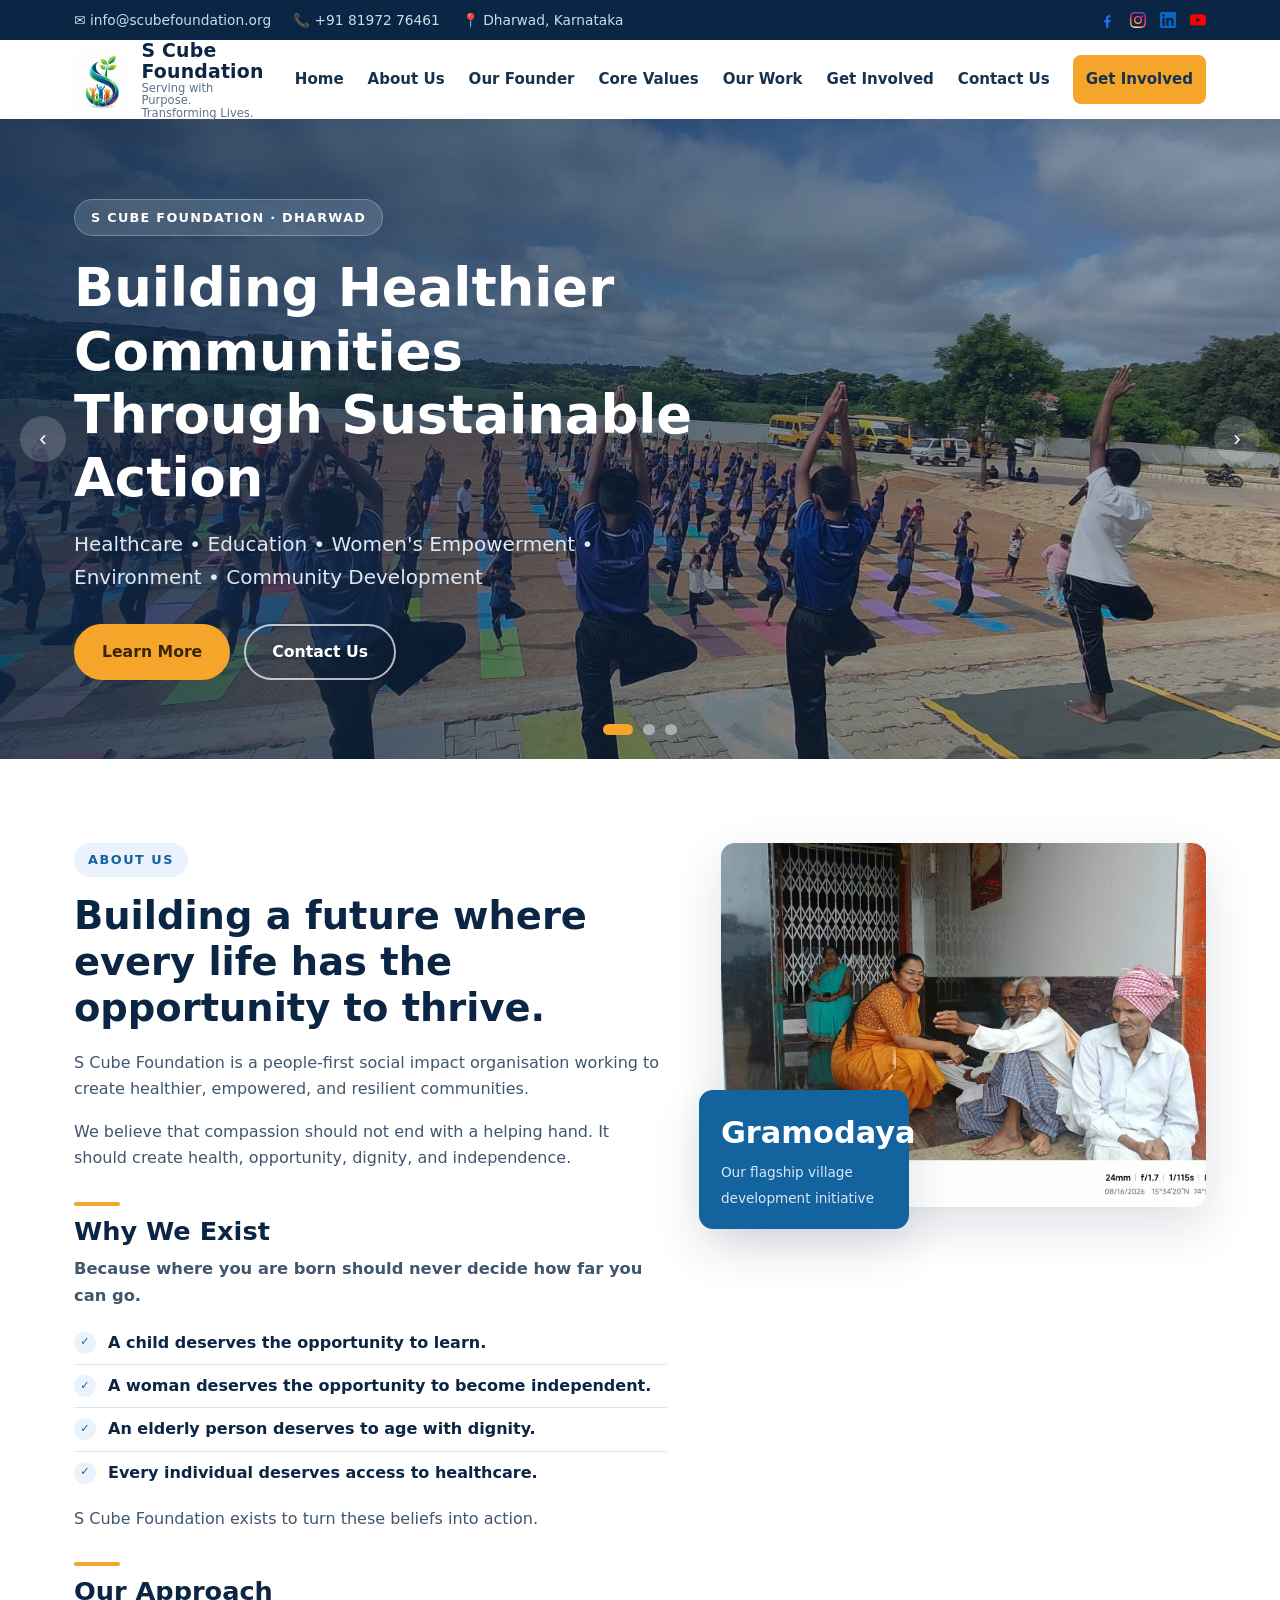
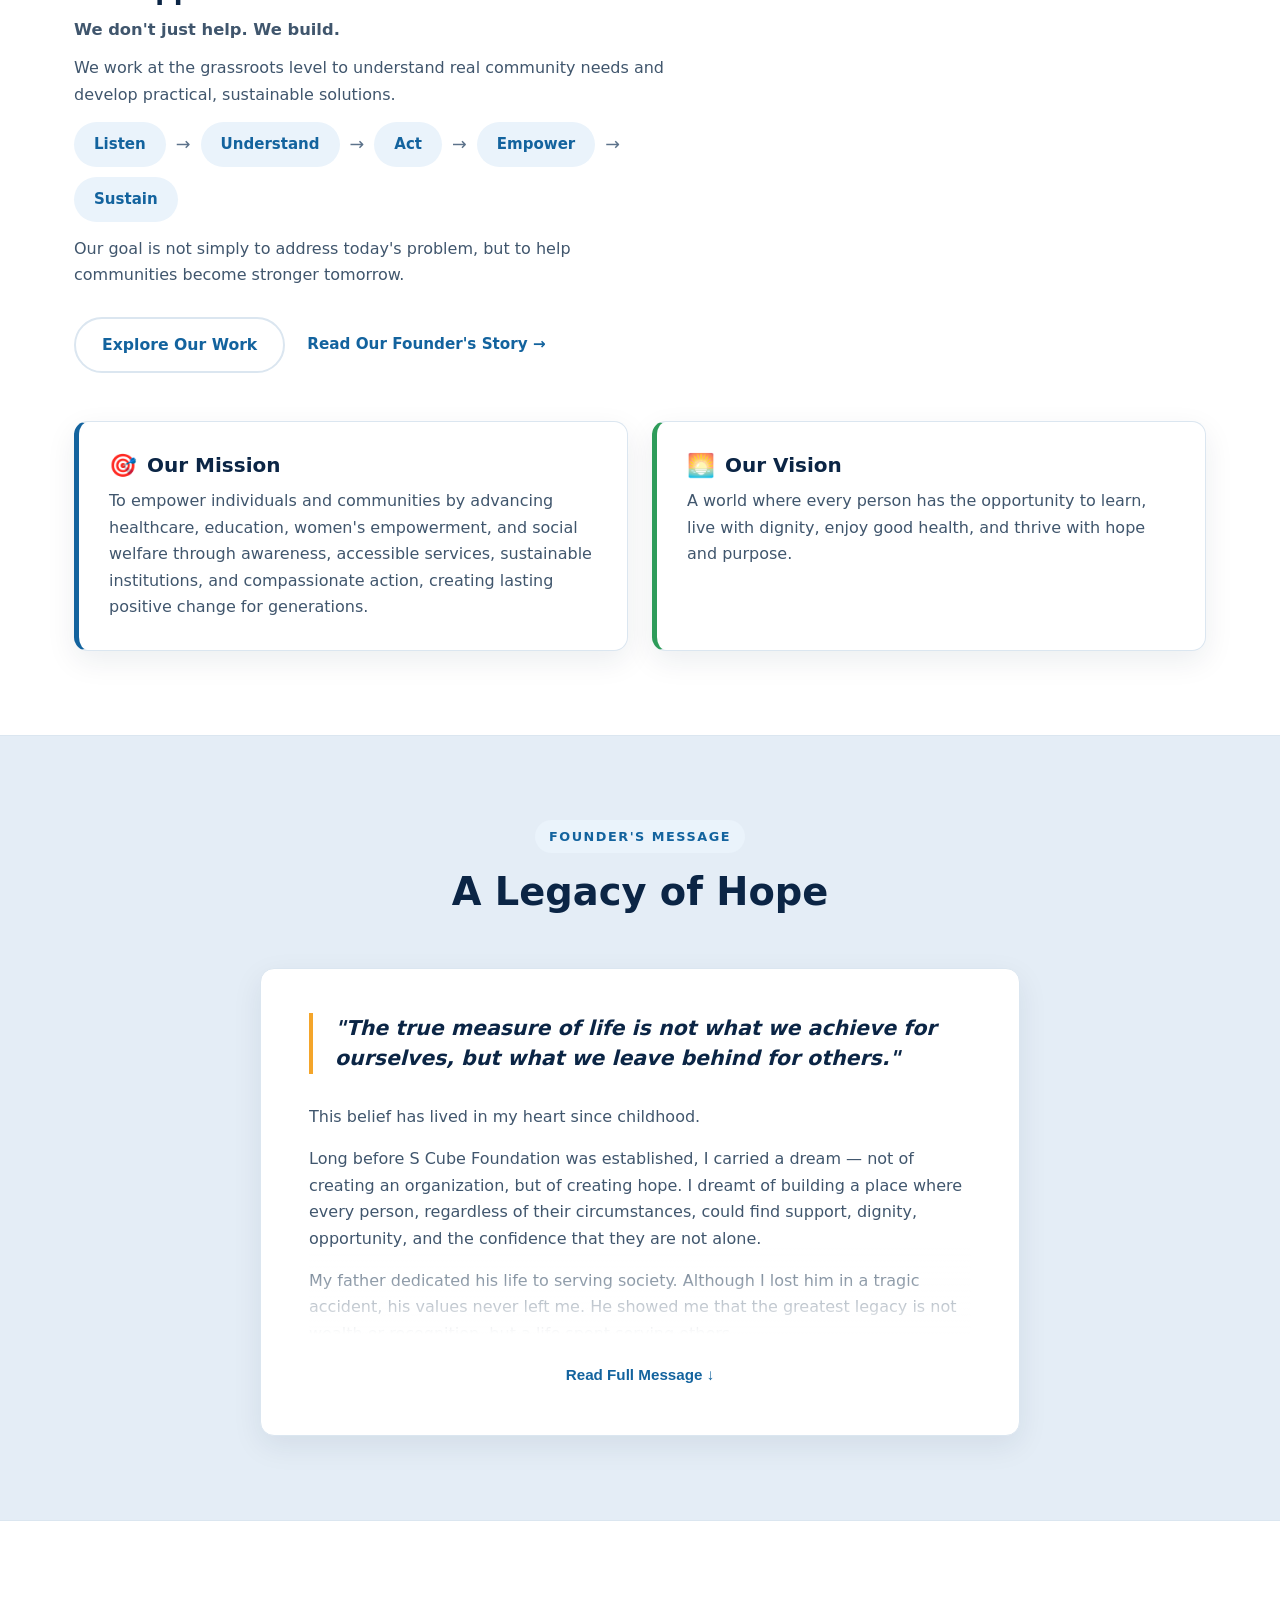
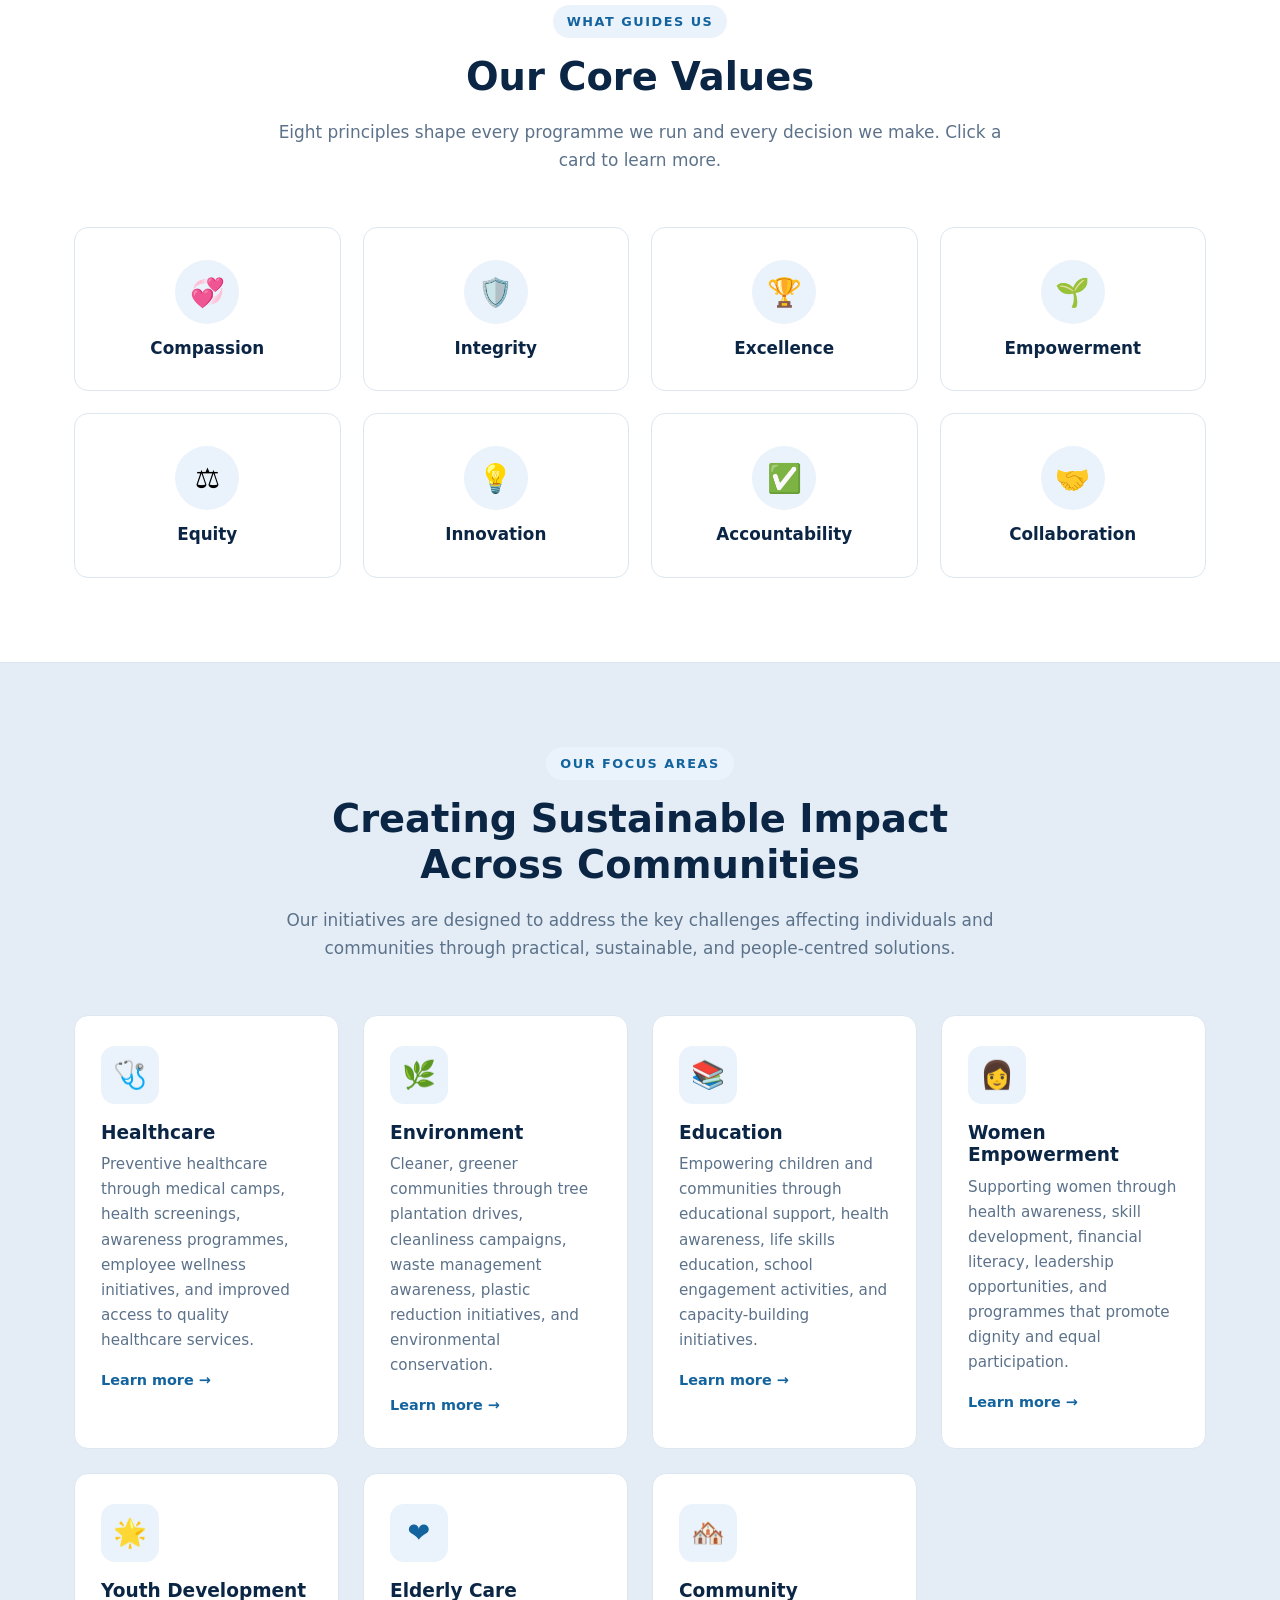
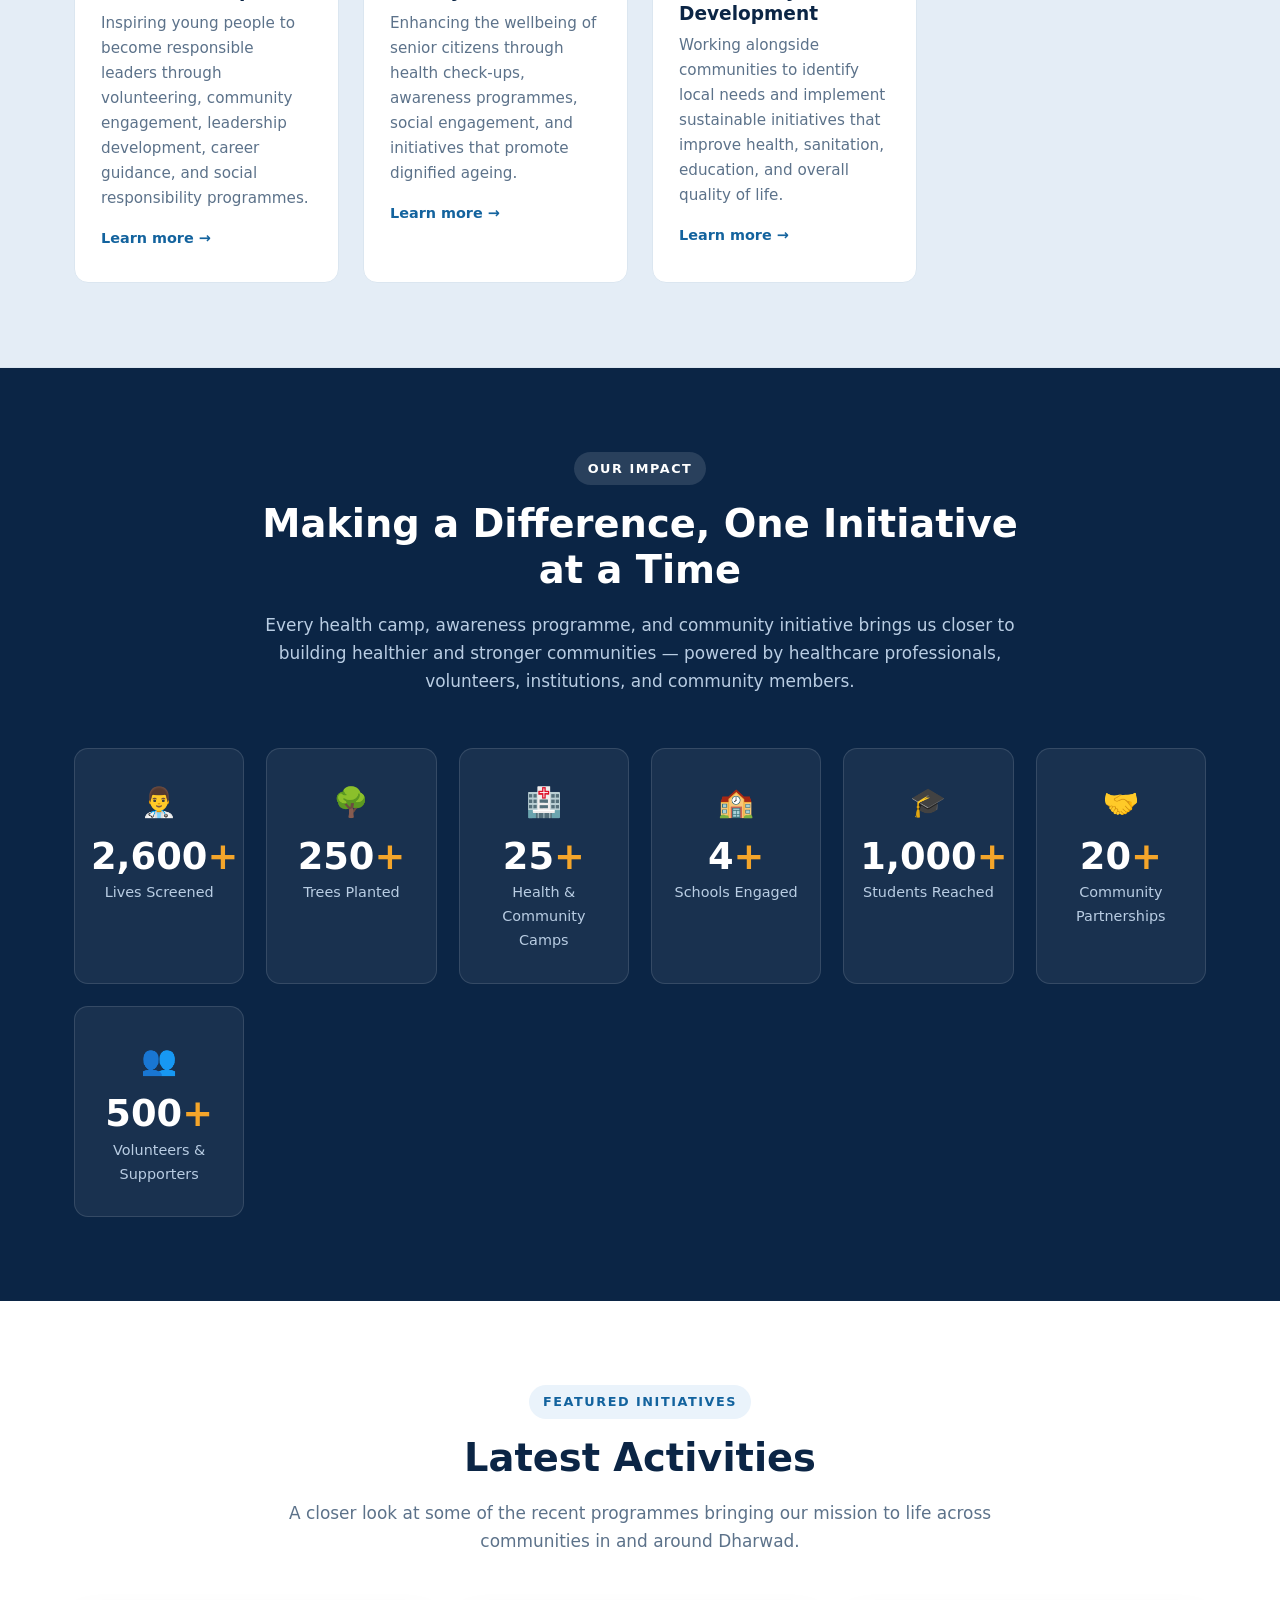
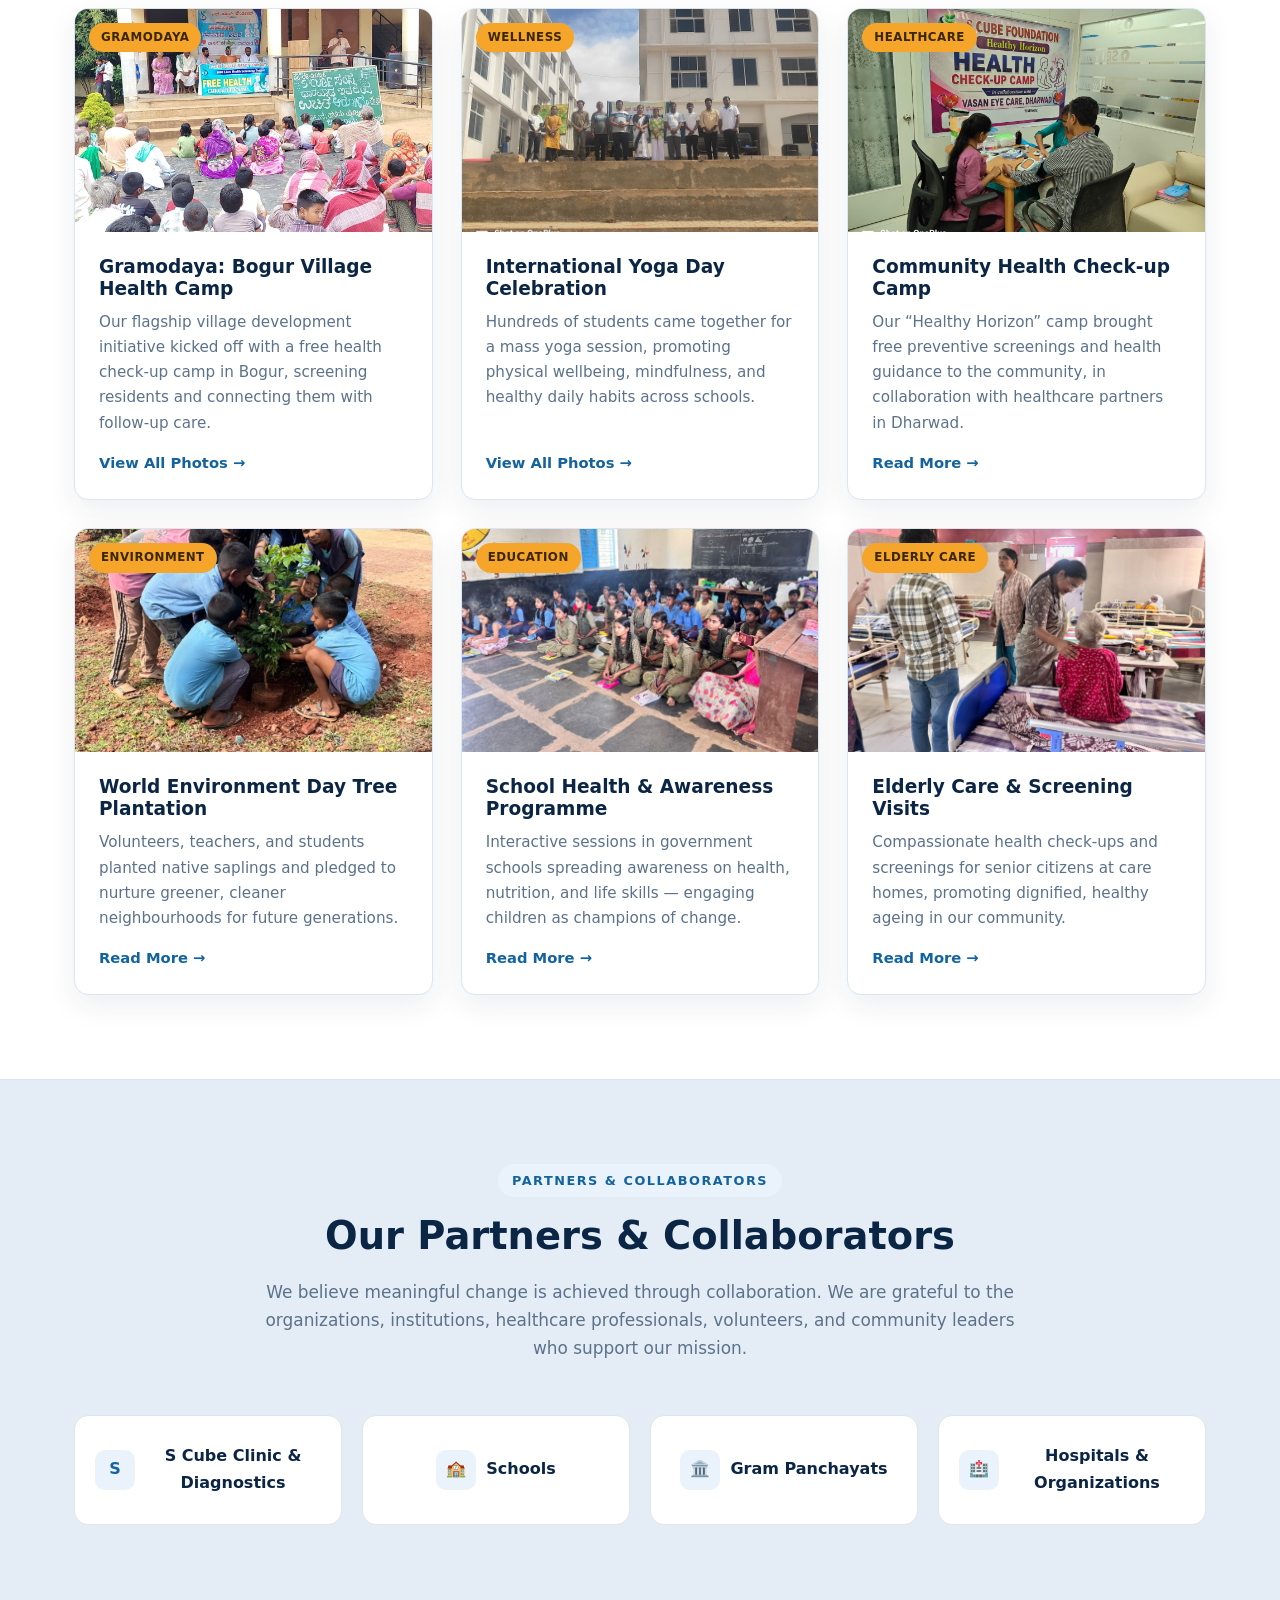
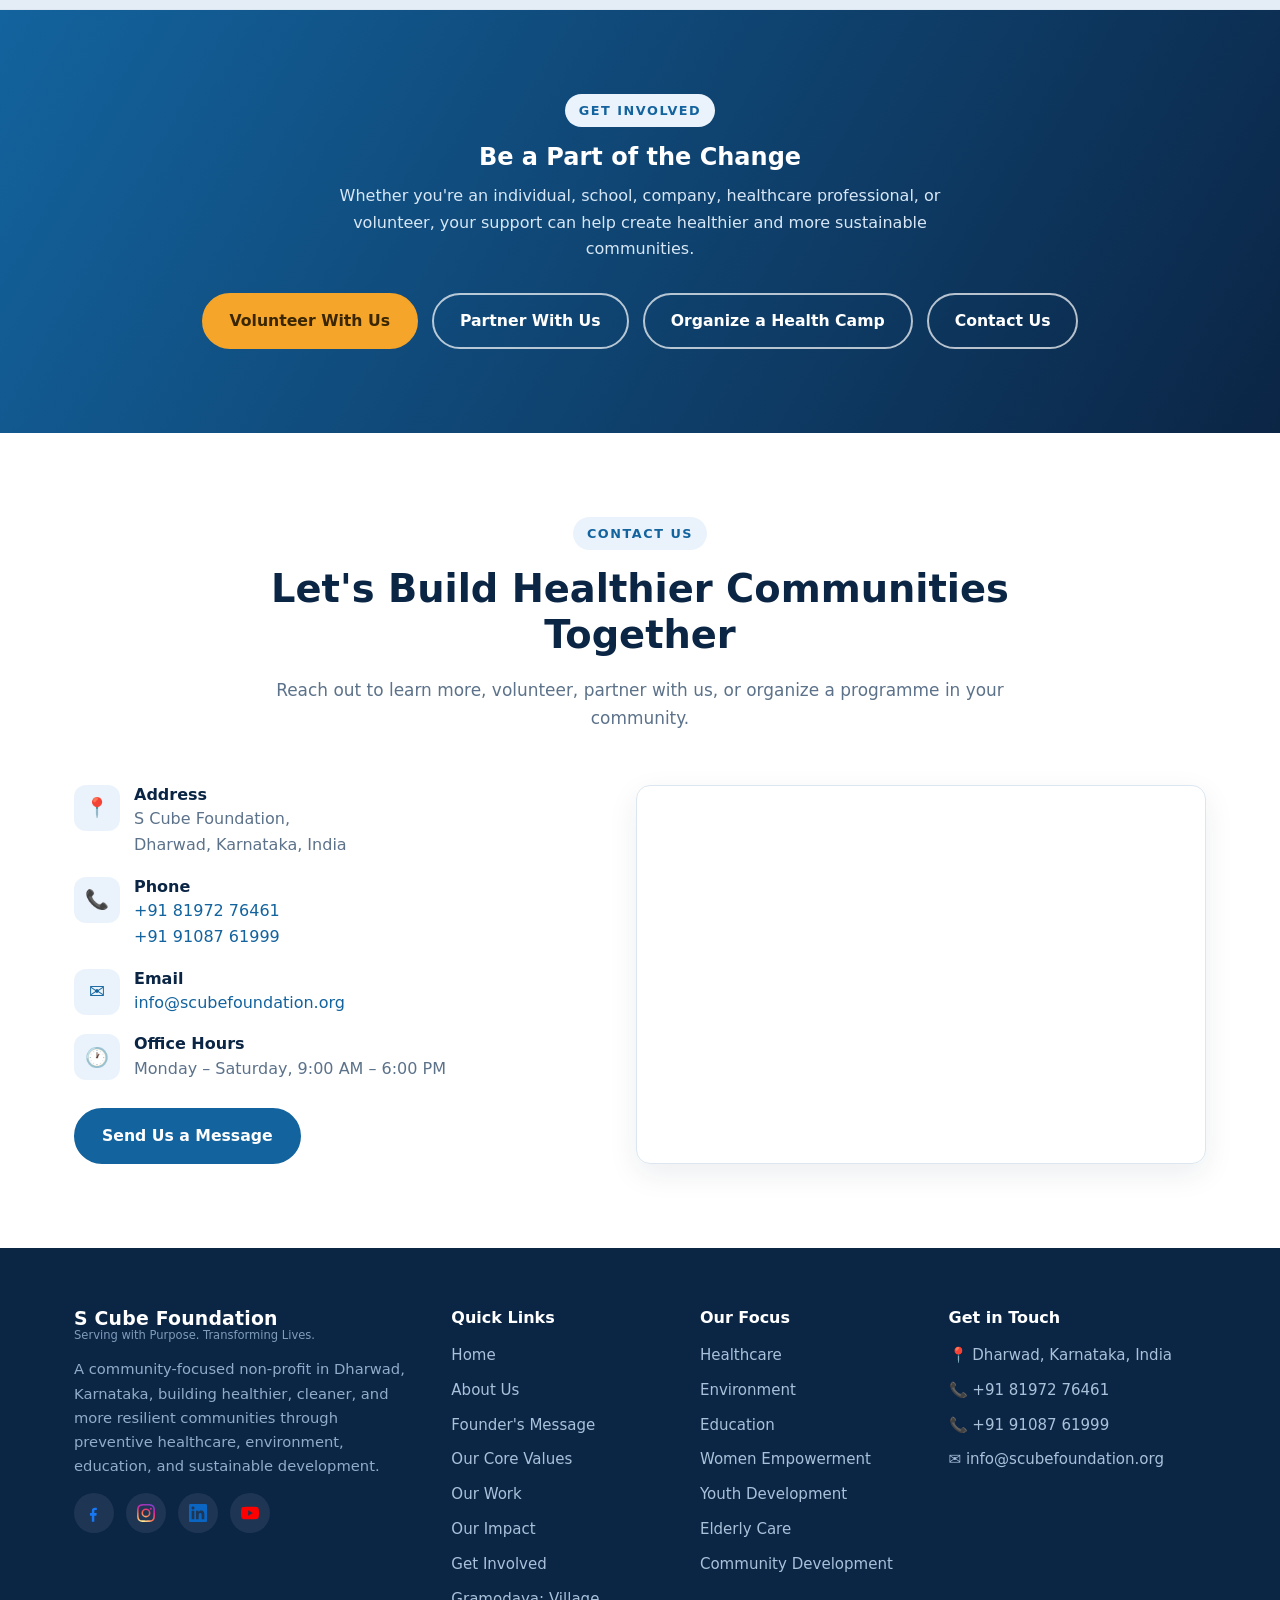
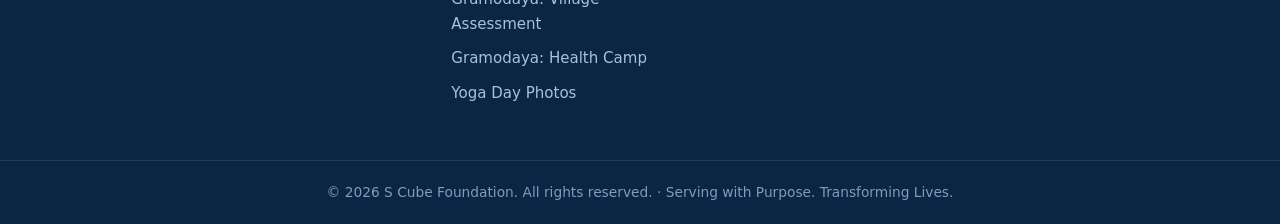
==== commit 205661d7: "Update Our Impact stats with latest figures Co-Authored-By: Claude Sonnet 5 <noreply@anthropic.com>" ====
--- a/index.html
+++ b/index.html
@@ -360,13 +360,13 @@
       </div>
 
       <div class="impact-grid">
-        <div class="stat"><div class="stat__icon">👨‍⚕️</div><div class="stat__num" data-count="300"><span class="num">0</span><span class="plus">+</span></div><div class="stat__label">Lives Screened</div></div>
-        <div class="stat"><div class="stat__icon">🌳</div><div class="stat__num" data-count="100"><span class="num">0</span><span class="plus">+</span></div><div class="stat__label">Trees Planted</div></div>
-        <div class="stat"><div class="stat__icon">🏥</div><div class="stat__num" data-count="5"><span class="num">0</span><span class="plus">+</span></div><div class="stat__label">Health &amp; Community Camps</div></div>
-        <div class="stat"><div class="stat__icon">🏫</div><div class="stat__num" data-count="2"><span class="num">0</span><span class="plus">+</span></div><div class="stat__label">Schools Engaged</div></div>
-        <div class="stat"><div class="stat__icon">🎓</div><div class="stat__num" data-count="250"><span class="num">0</span><span class="plus">+</span></div><div class="stat__label">Students Reached</div></div>
-        <div class="stat"><div class="stat__icon">🤝</div><div class="stat__num" data-count="10"><span class="num">0</span><span class="plus">+</span></div><div class="stat__label">Community Partnerships</div></div>
-        <div class="stat"><div class="stat__icon">👥</div><div class="stat__num" data-count="50"><span class="num">0</span><span class="plus">+</span></div><div class="stat__label">Volunteers &amp; Supporters</div></div>
+        <div class="stat"><div class="stat__icon">👨‍⚕️</div><div class="stat__num" data-count="2600"><span class="num">0</span><span class="plus">+</span></div><div class="stat__label">Lives Screened</div></div>
+        <div class="stat"><div class="stat__icon">🌳</div><div class="stat__num" data-count="250"><span class="num">0</span><span class="plus">+</span></div><div class="stat__label">Trees Planted</div></div>
+        <div class="stat"><div class="stat__icon">🏥</div><div class="stat__num" data-count="25"><span class="num">0</span><span class="plus">+</span></div><div class="stat__label">Health &amp; Community Camps</div></div>
+        <div class="stat"><div class="stat__icon">🏫</div><div class="stat__num" data-count="4"><span class="num">0</span><span class="plus">+</span></div><div class="stat__label">Schools Engaged</div></div>
+        <div class="stat"><div class="stat__icon">🎓</div><div class="stat__num" data-count="1000"><span class="num">0</span><span class="plus">+</span></div><div class="stat__label">Students Reached</div></div>
+        <div class="stat"><div class="stat__icon">🤝</div><div class="stat__num" data-count="20"><span class="num">0</span><span class="plus">+</span></div><div class="stat__label">Community Partnerships</div></div>
+        <div class="stat"><div class="stat__icon">👥</div><div class="stat__num" data-count="500"><span class="num">0</span><span class="plus">+</span></div><div class="stat__label">Volunteers &amp; Supporters</div></div>
       </div>
     </div>
   </section>
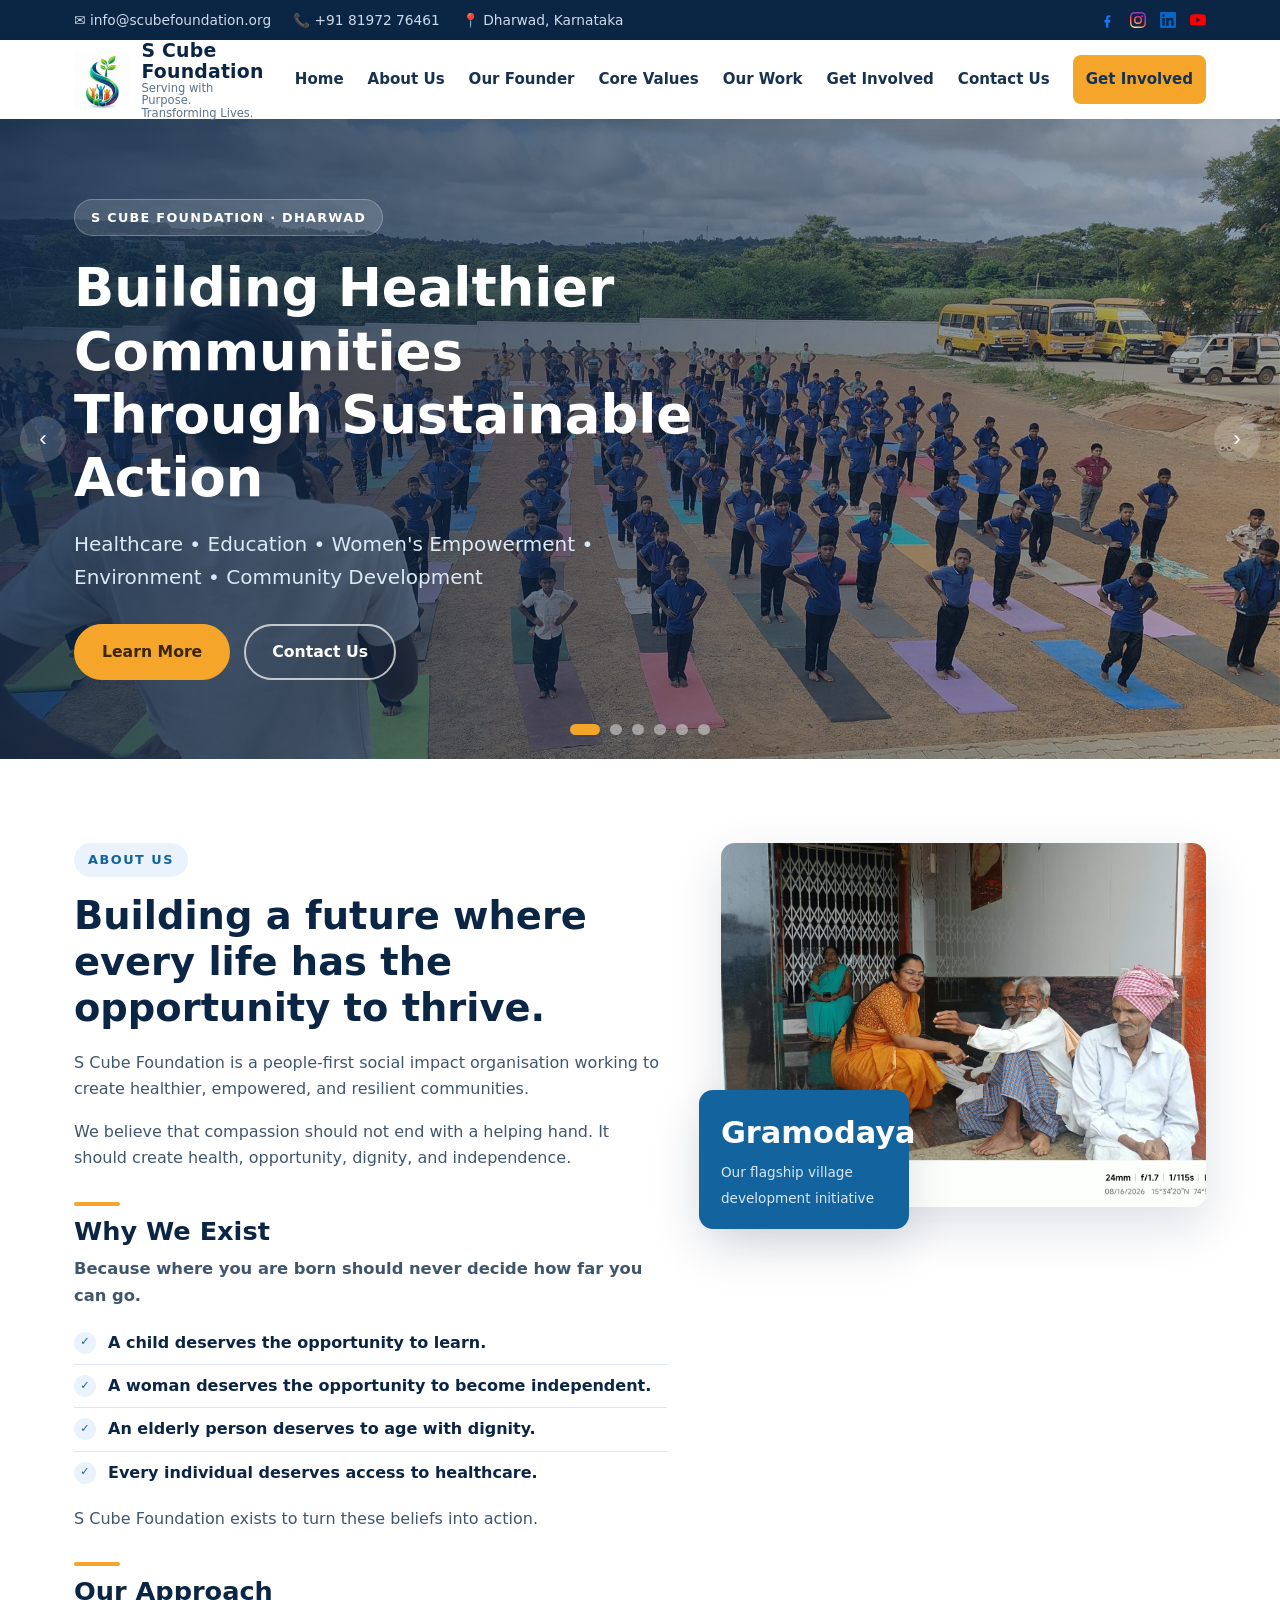
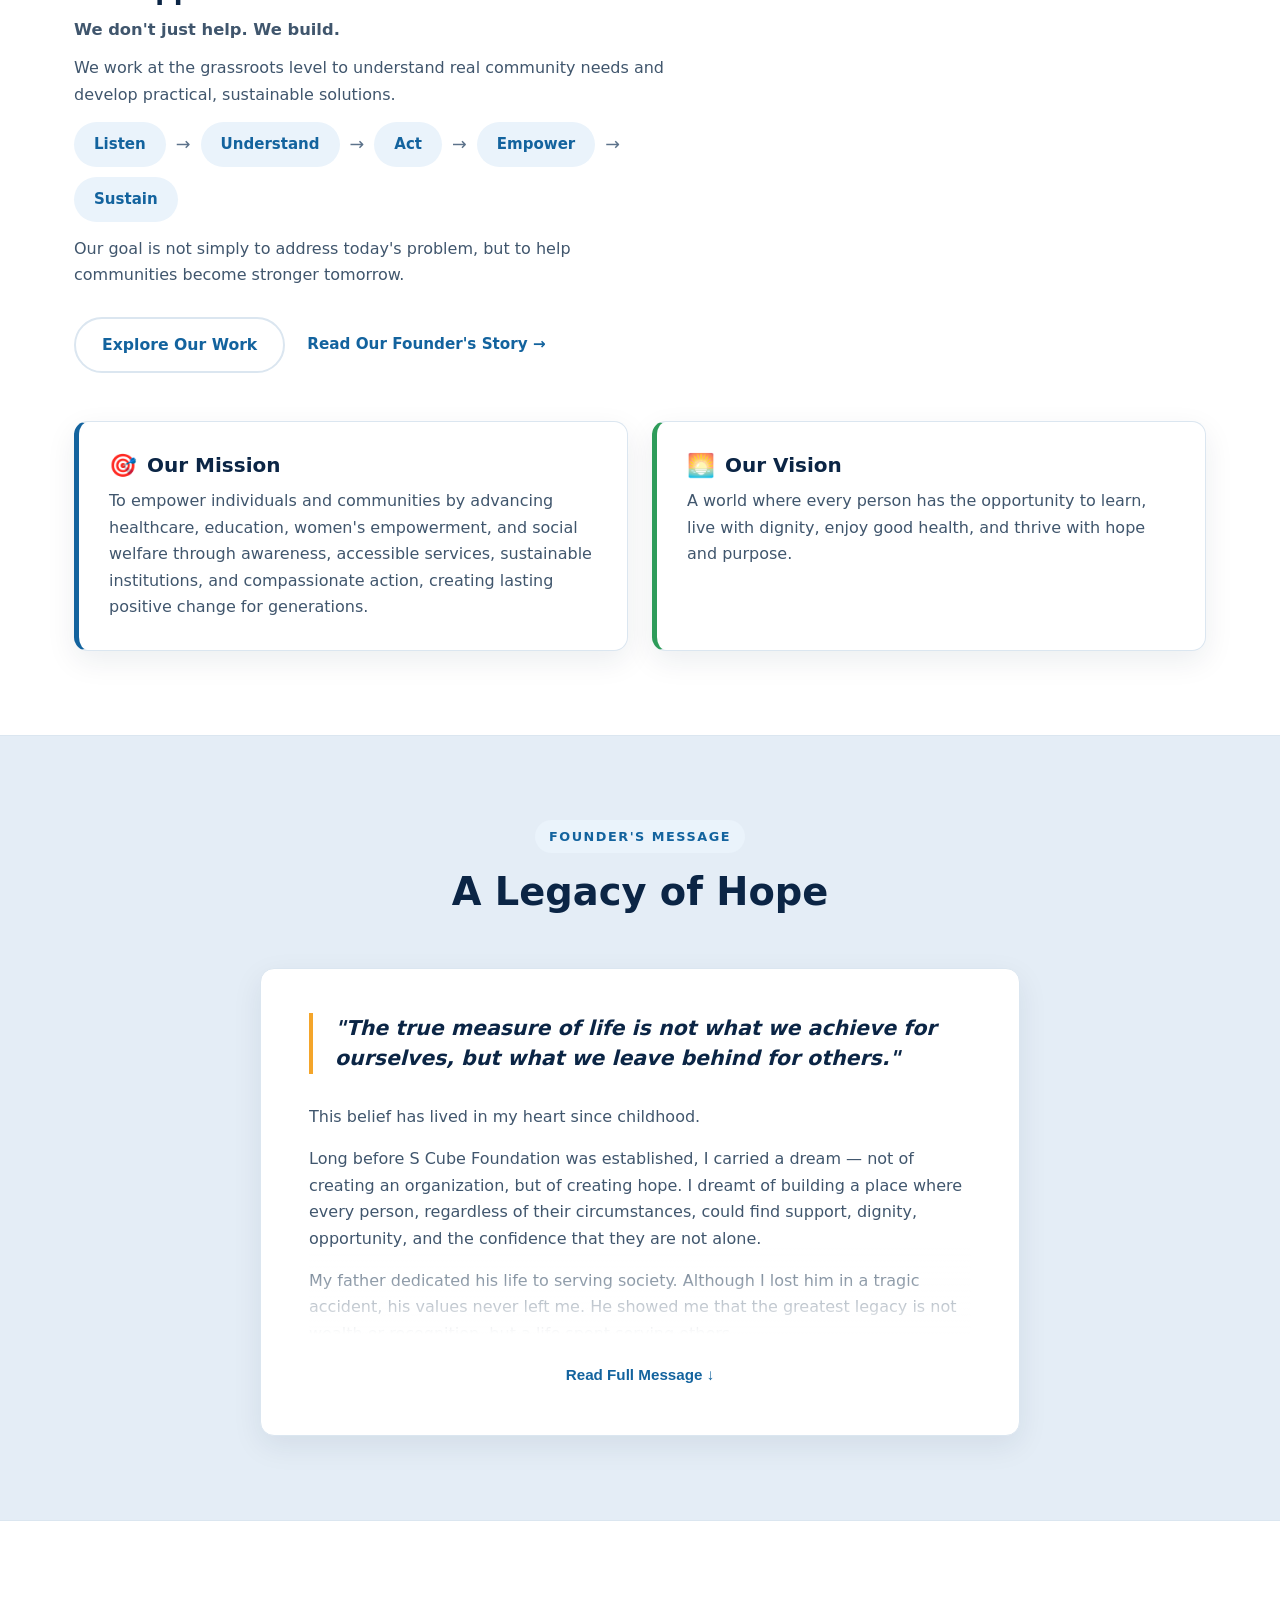
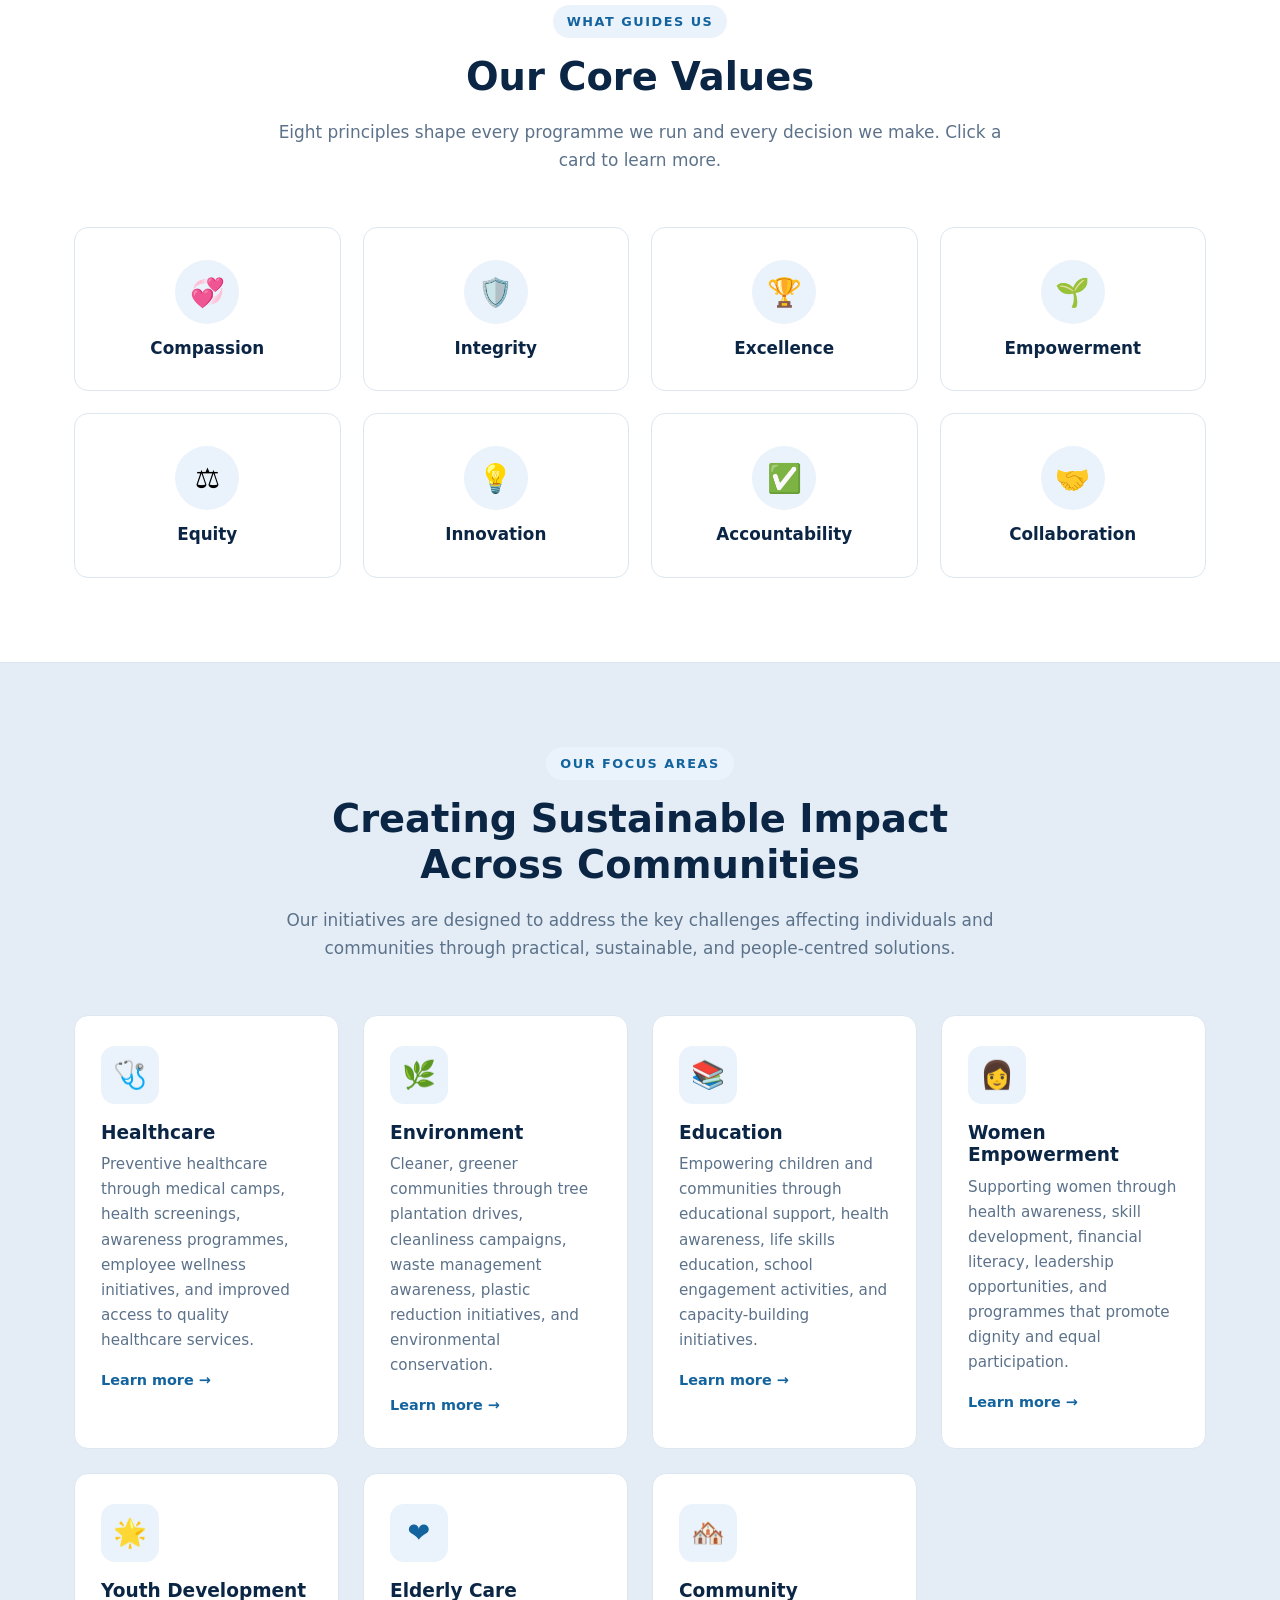
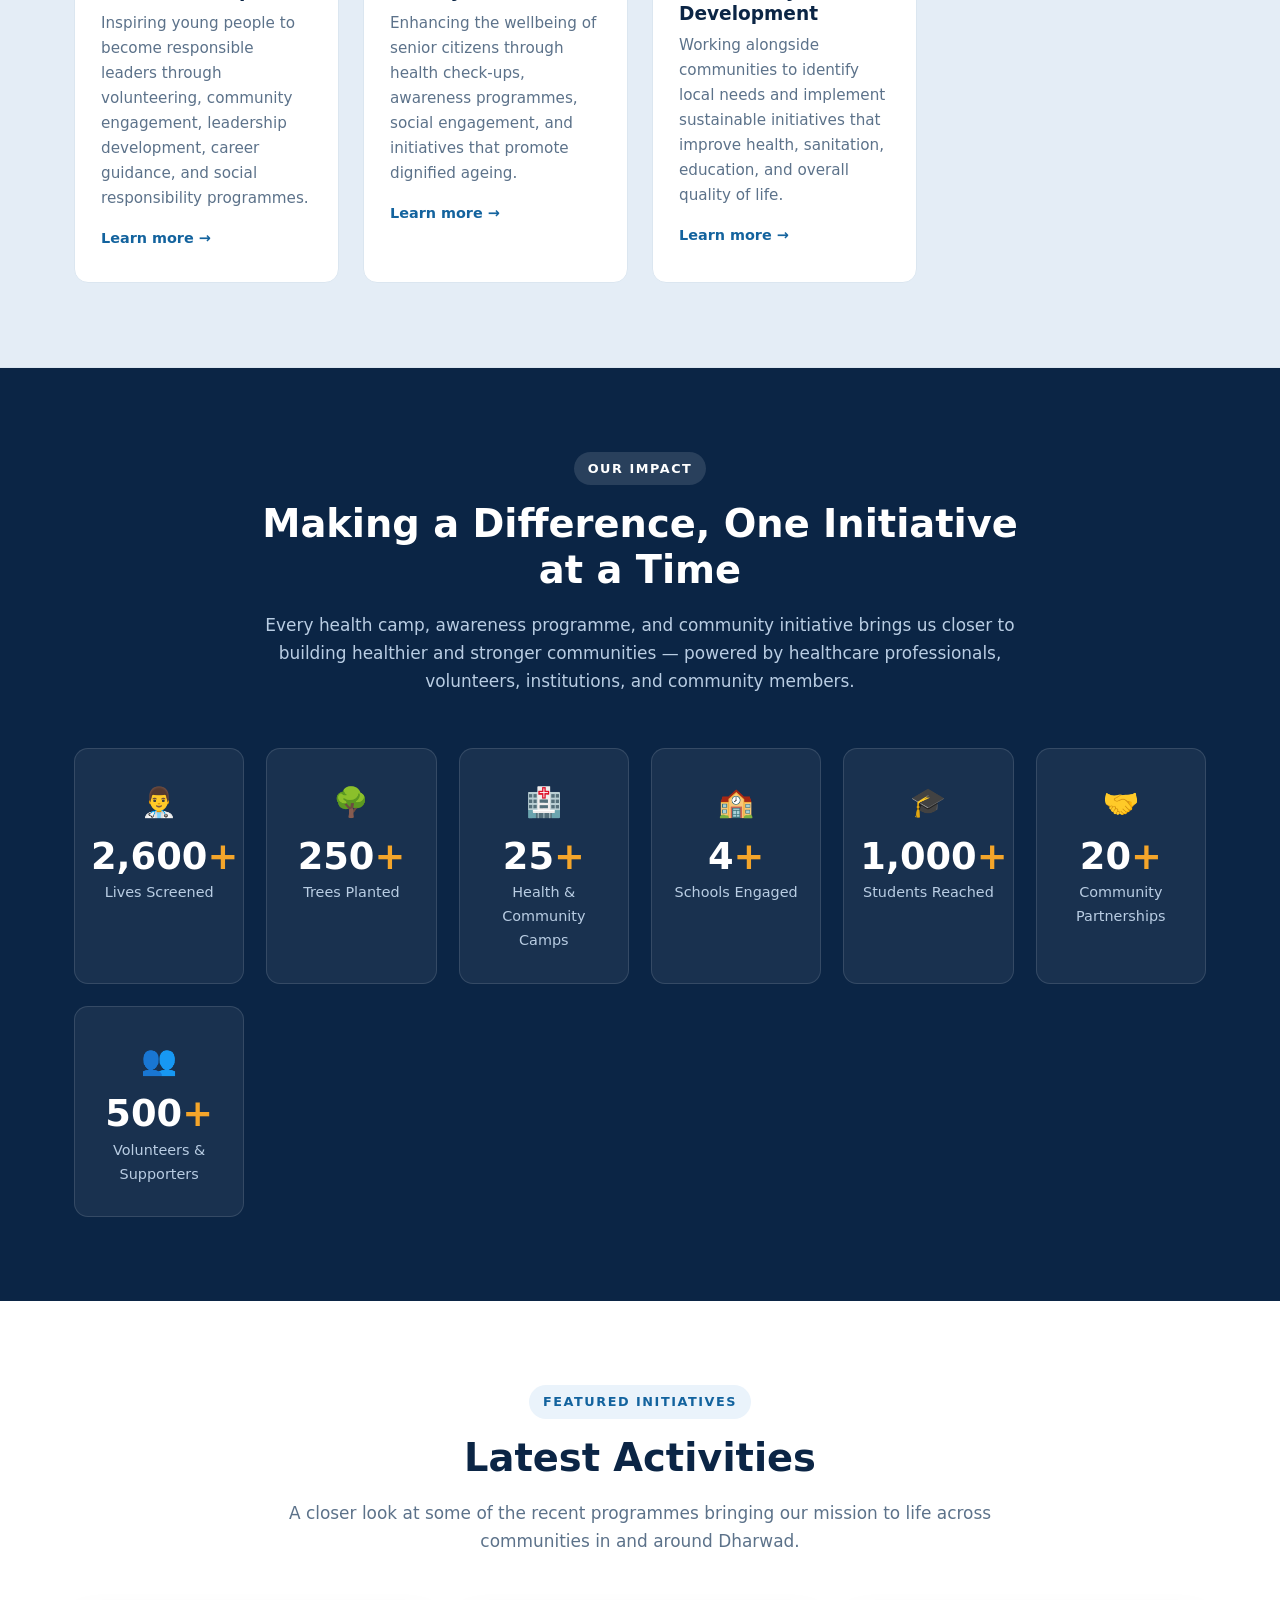
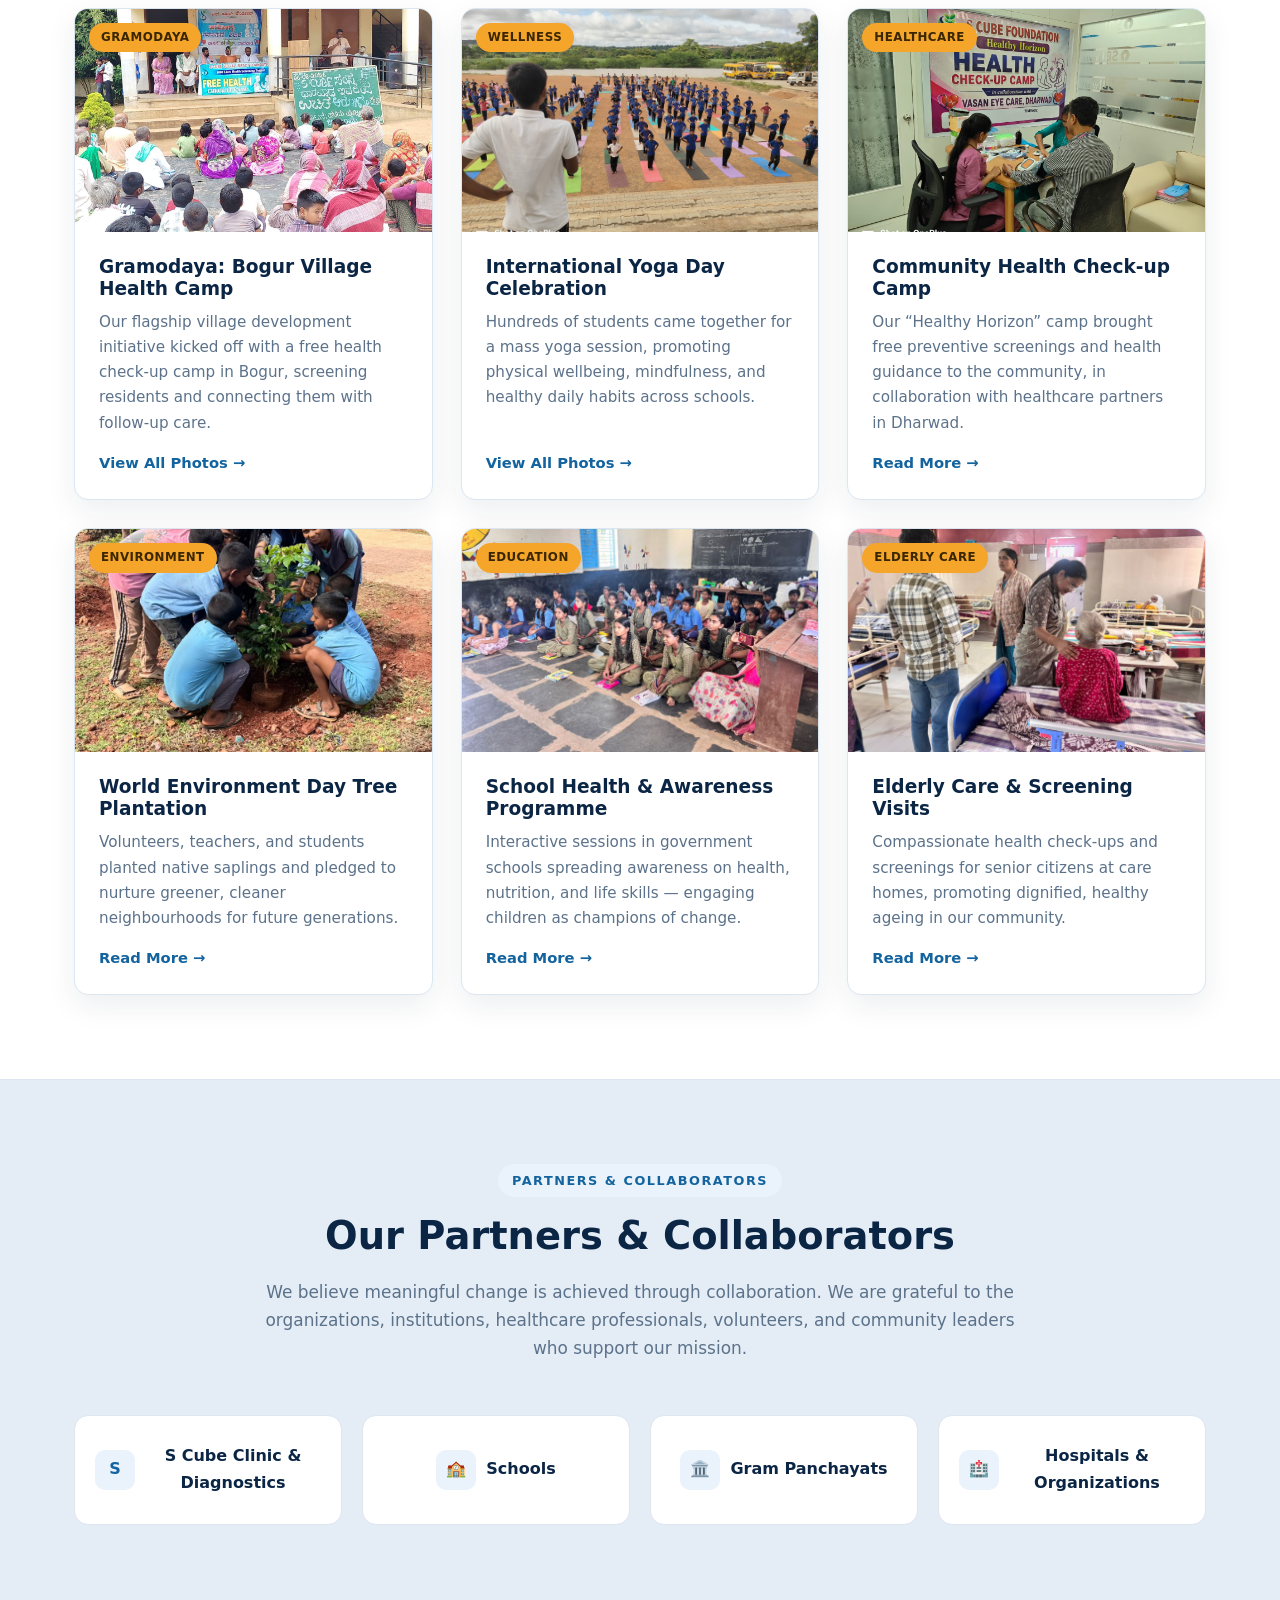
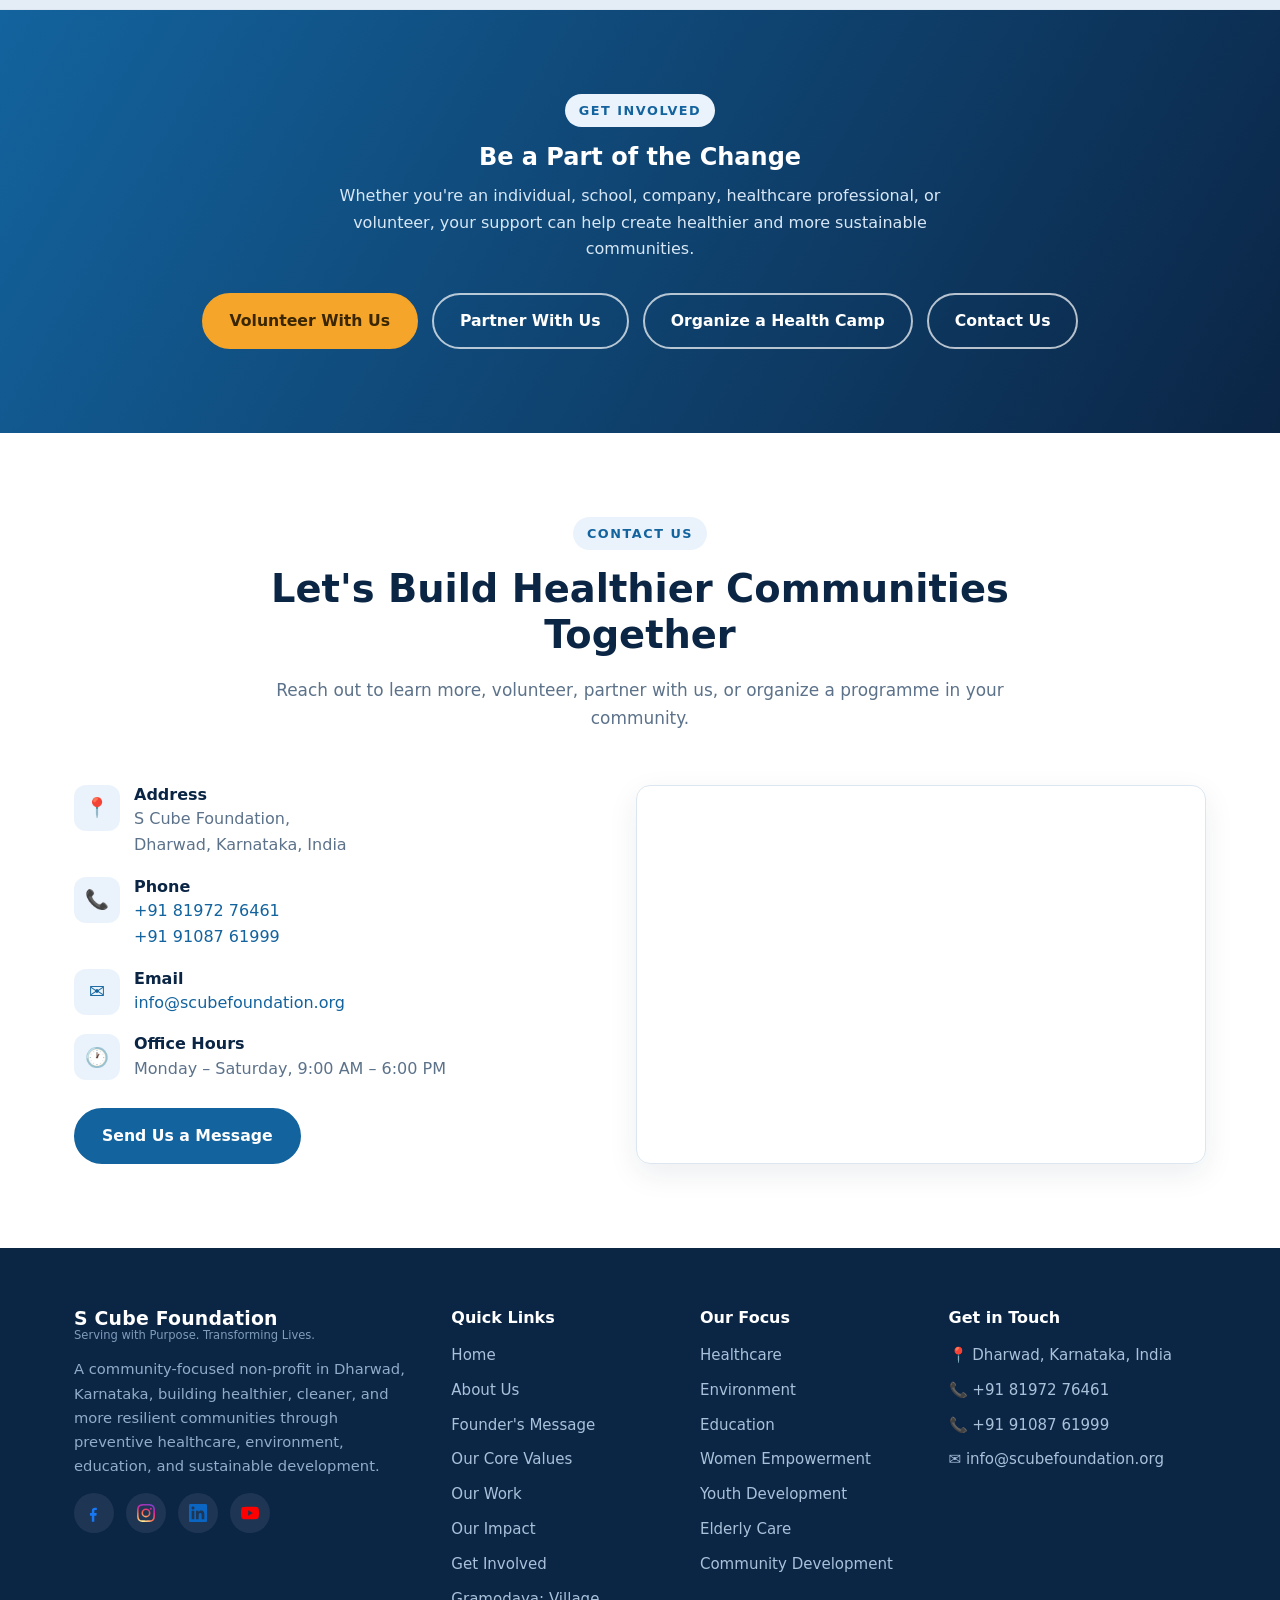
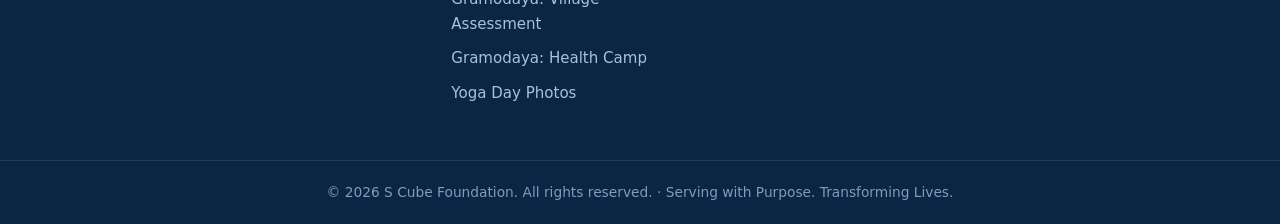
==== commit bd712897: "Expand hero slider to 6 photos and fix cropping issues Add 3 more hero slides (founder with elders, " ====
--- a/index.html
+++ b/index.html
@@ -68,6 +68,9 @@
       <div class="hero__slide is-active" style="background-image:url('assets/images/hero-1.jpg')"></div>
       <div class="hero__slide" style="background-image:url('assets/images/hero-2.jpg')"></div>
       <div class="hero__slide" style="background-image:url('assets/images/hero-3.jpg')"></div>
+      <div class="hero__slide" style="background-image:url('assets/images/hero-4.jpg')"></div>
+      <div class="hero__slide" style="background-image:url('assets/images/hero-5.jpg')"></div>
+      <div class="hero__slide" style="background-image:url('assets/images/gallery/p6.jpeg')"></div>
     </div>
 
     <div class="hero__inner">
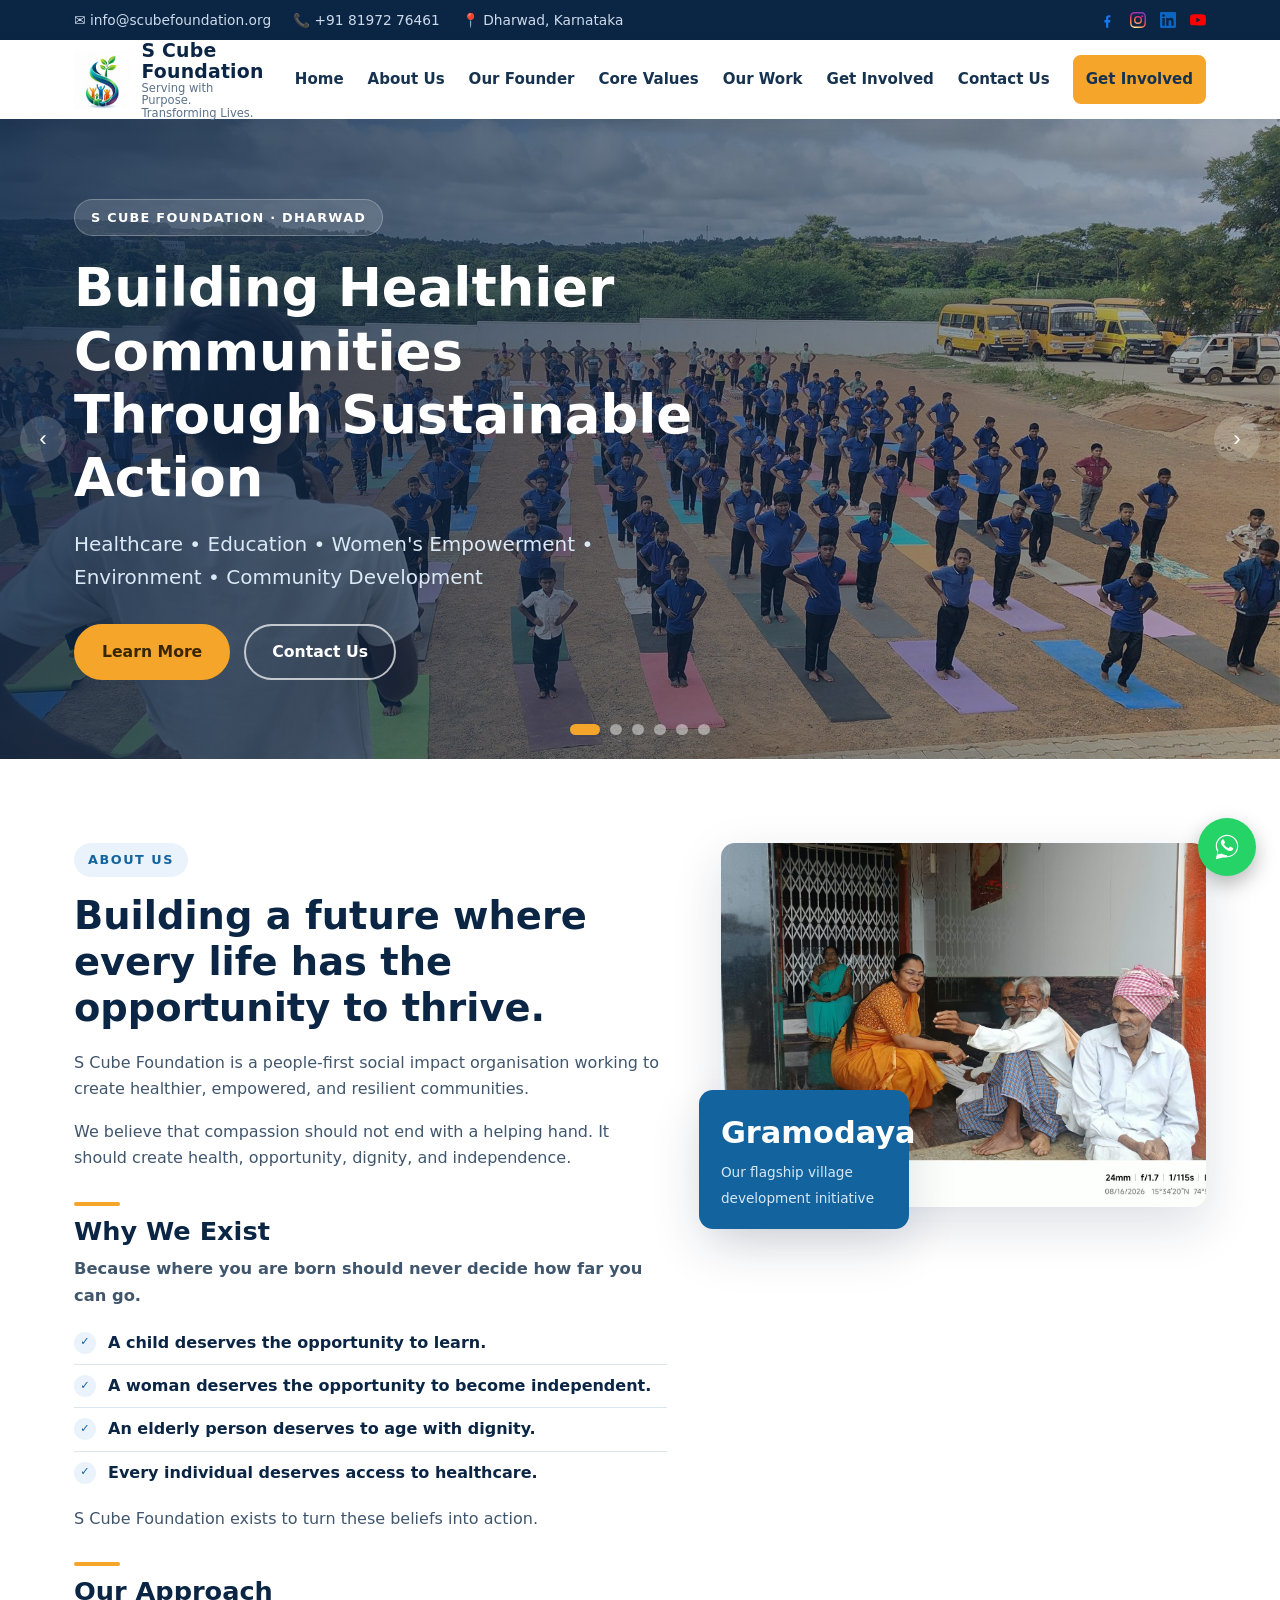
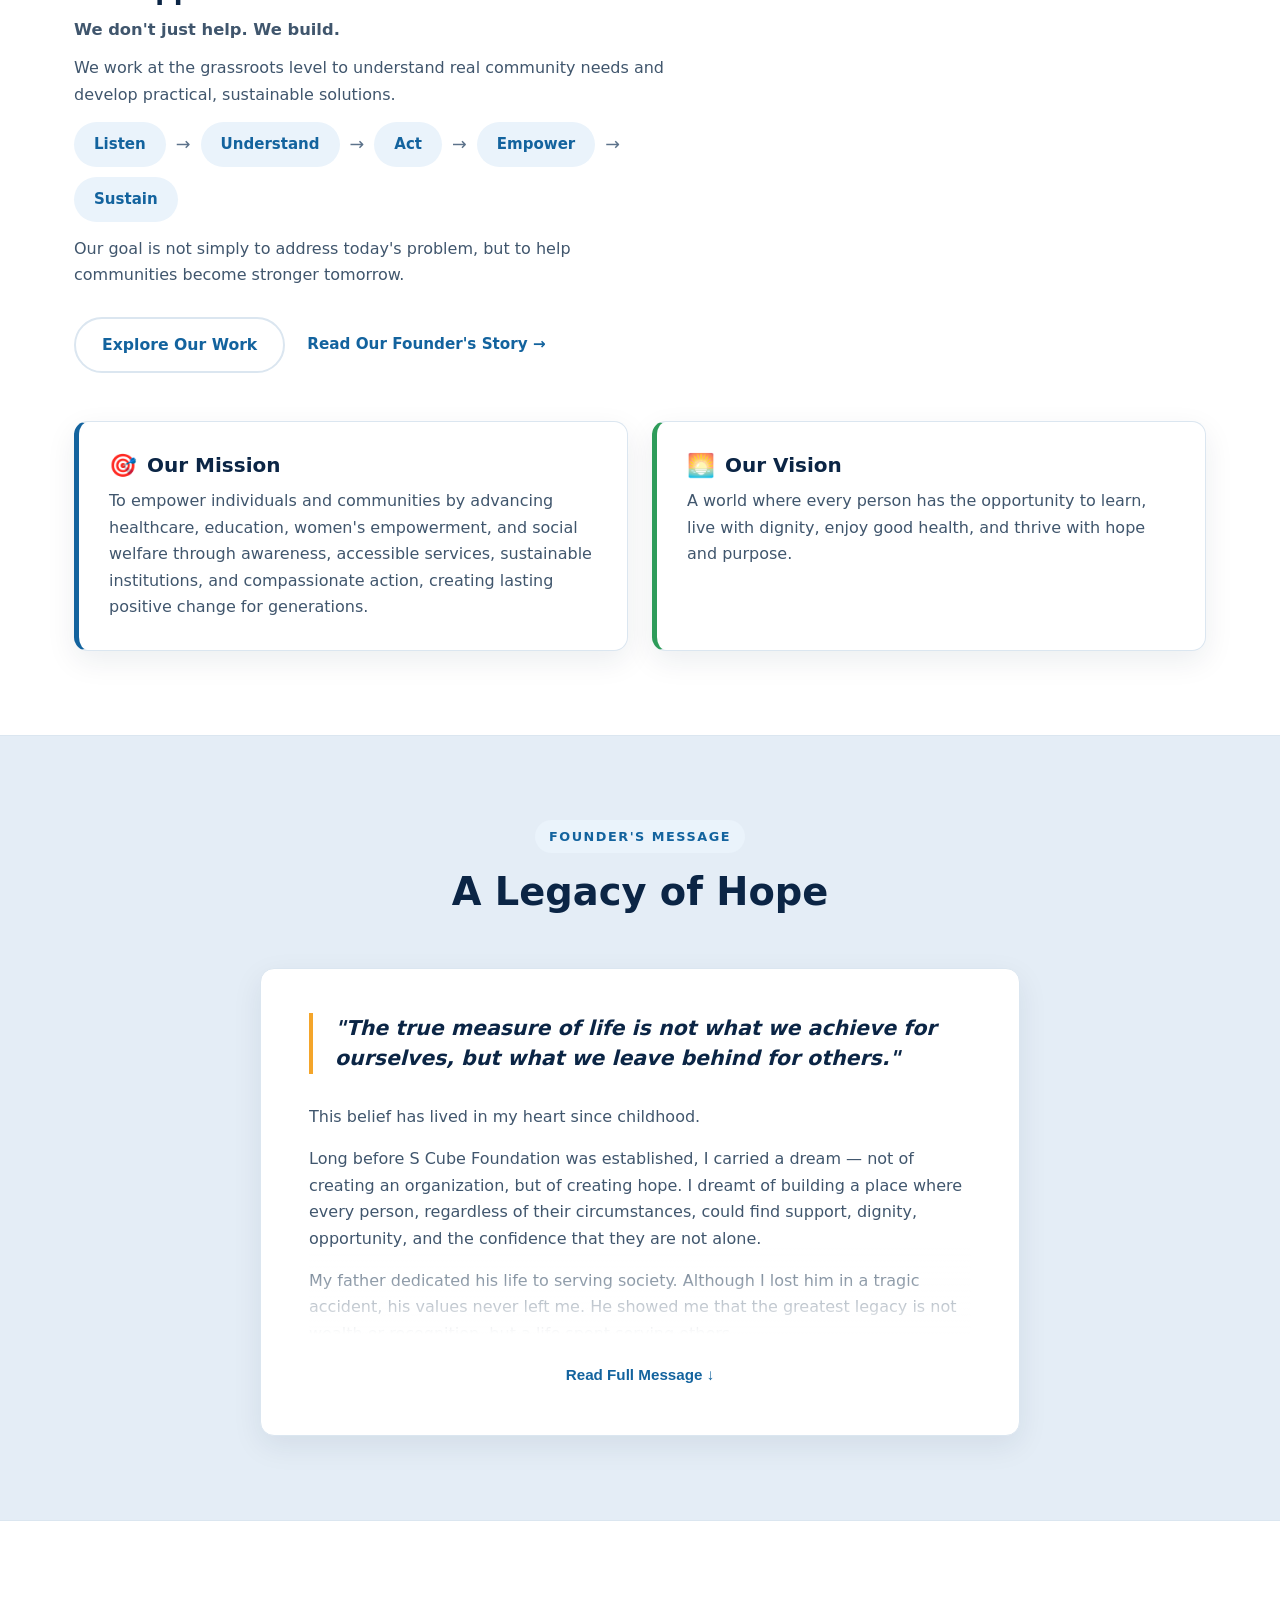
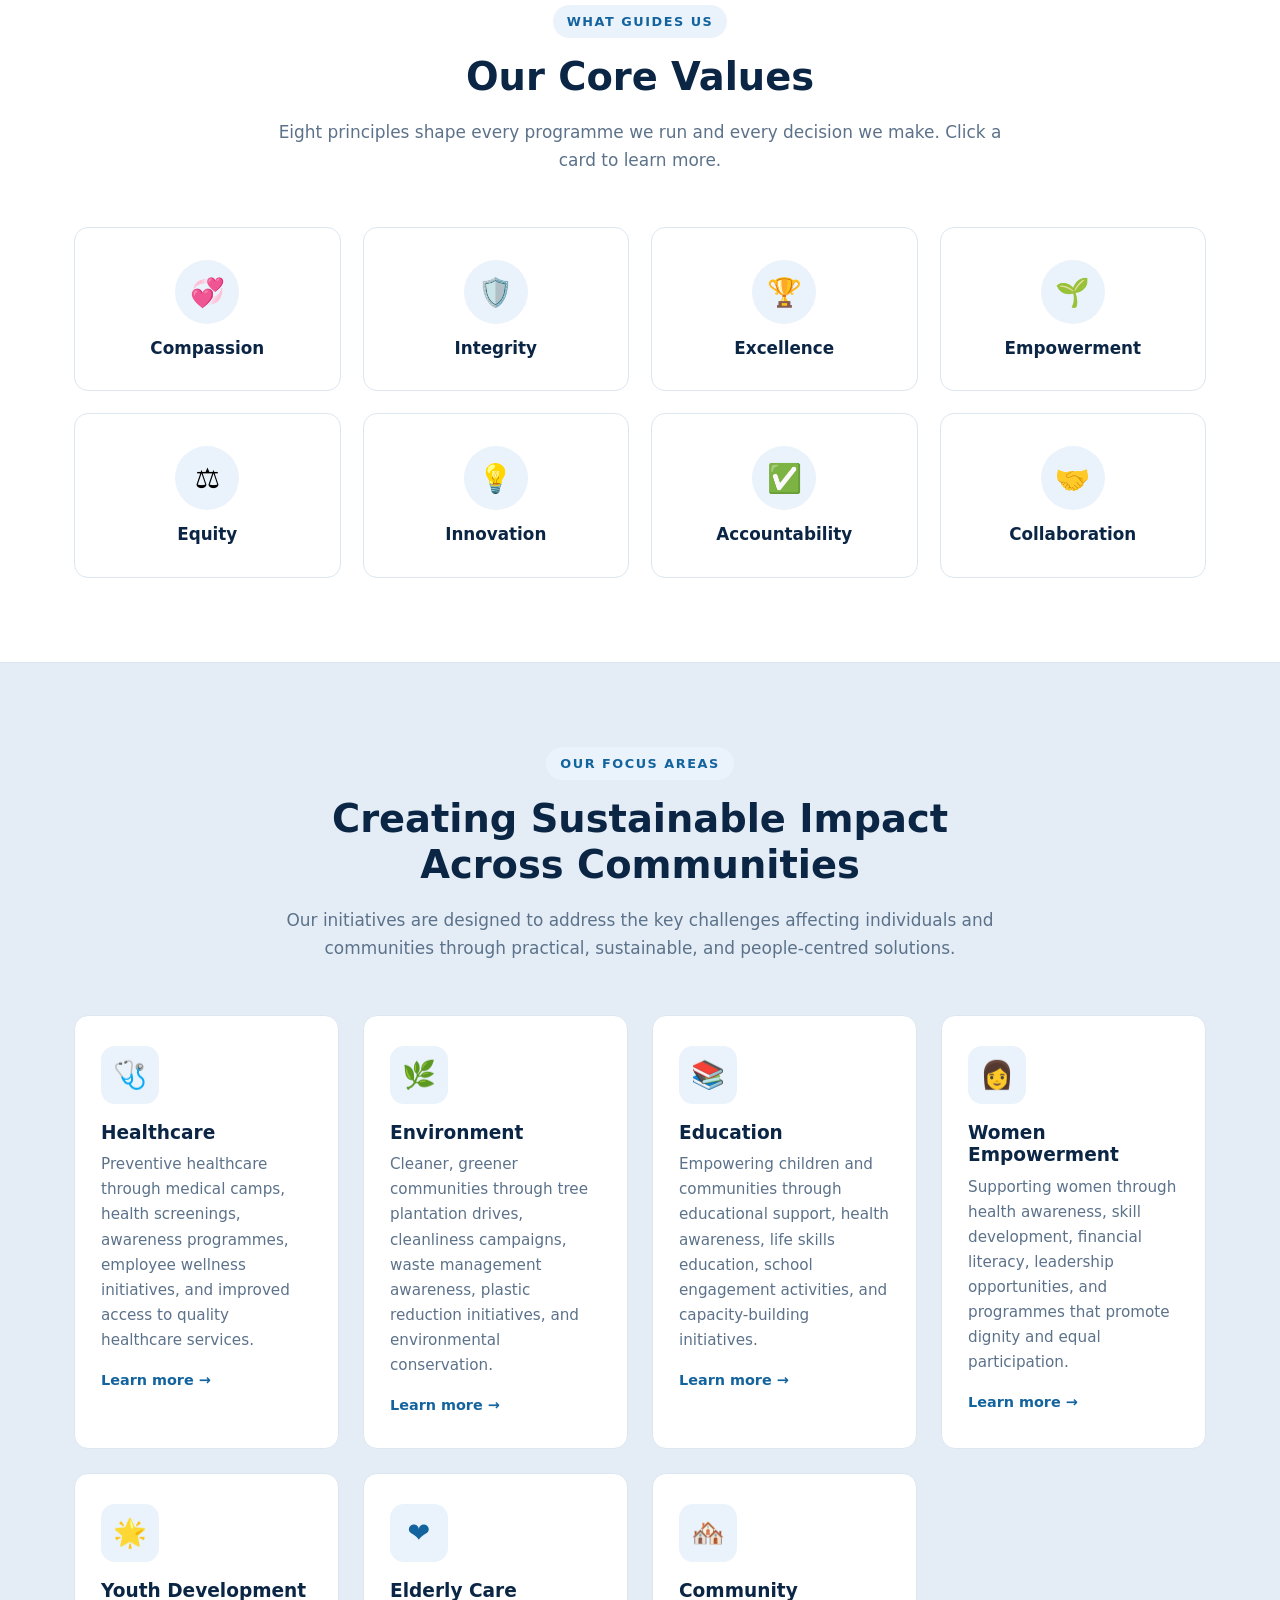
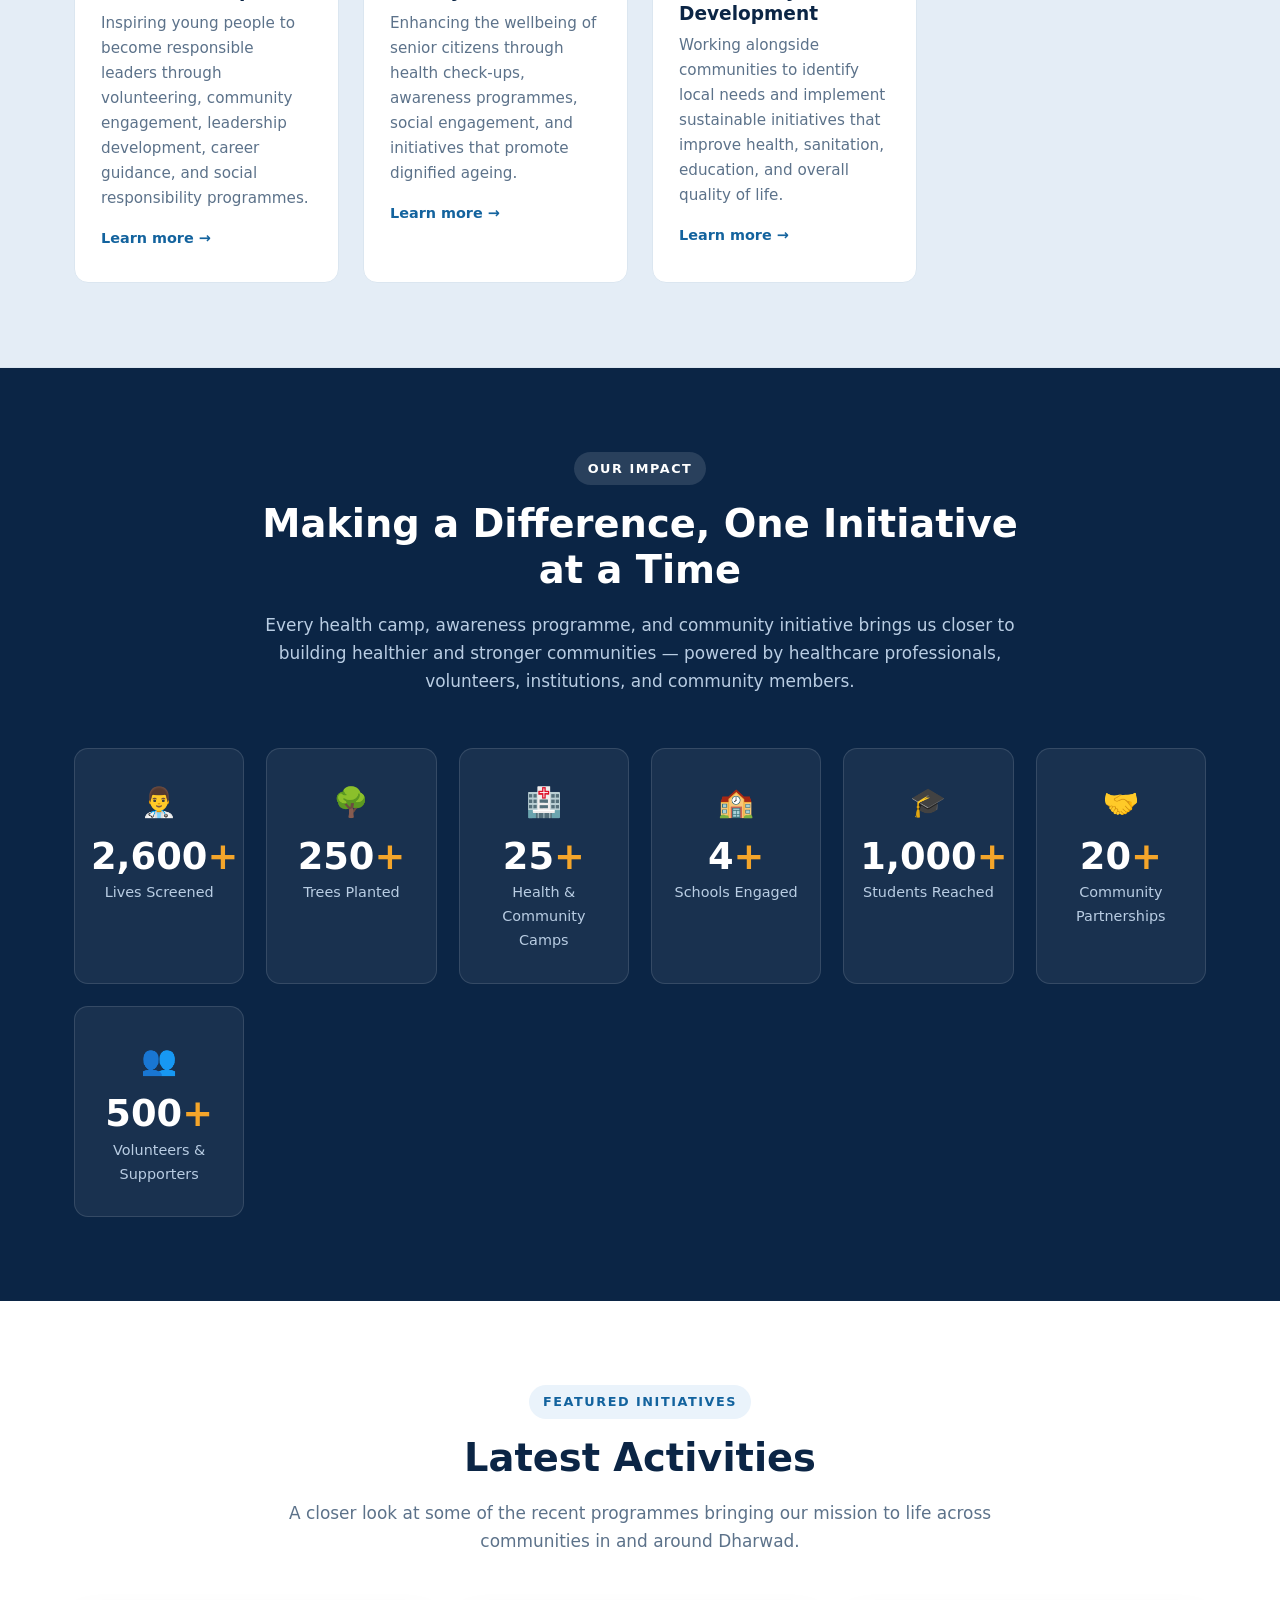
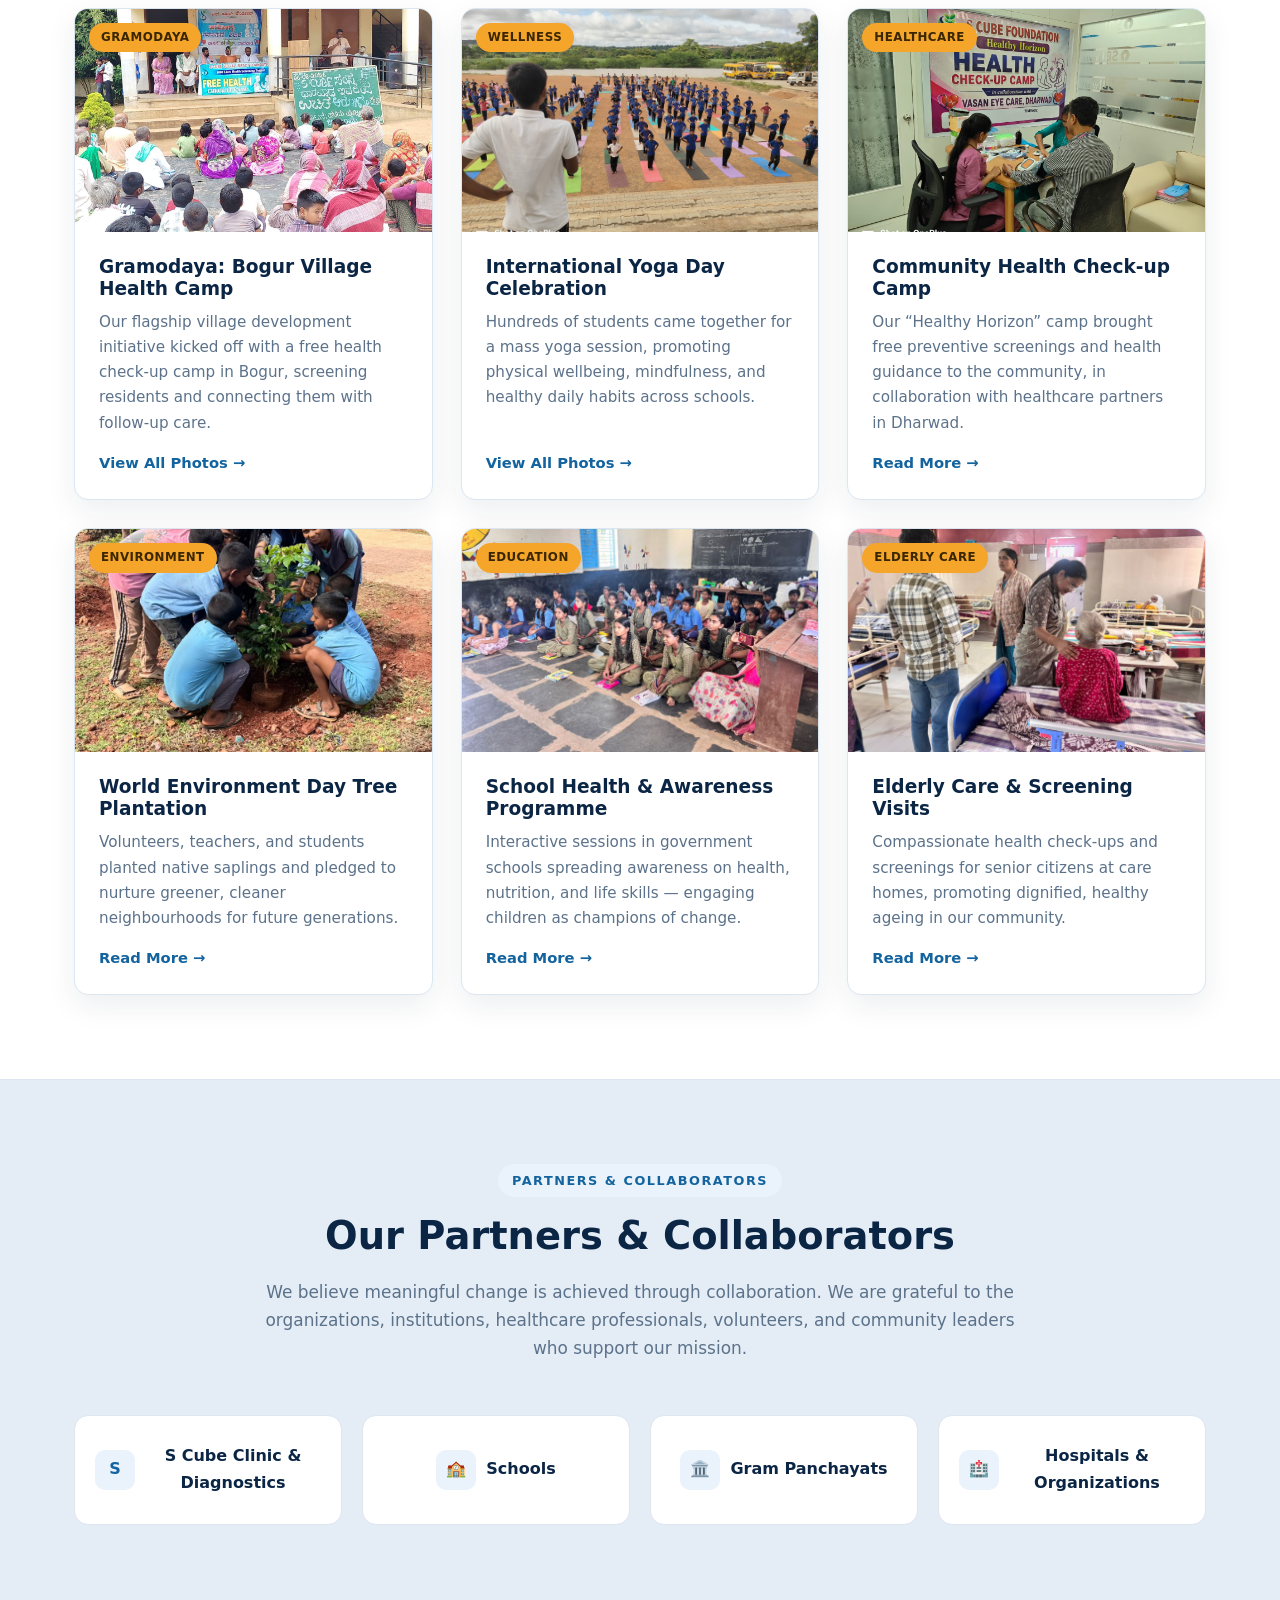
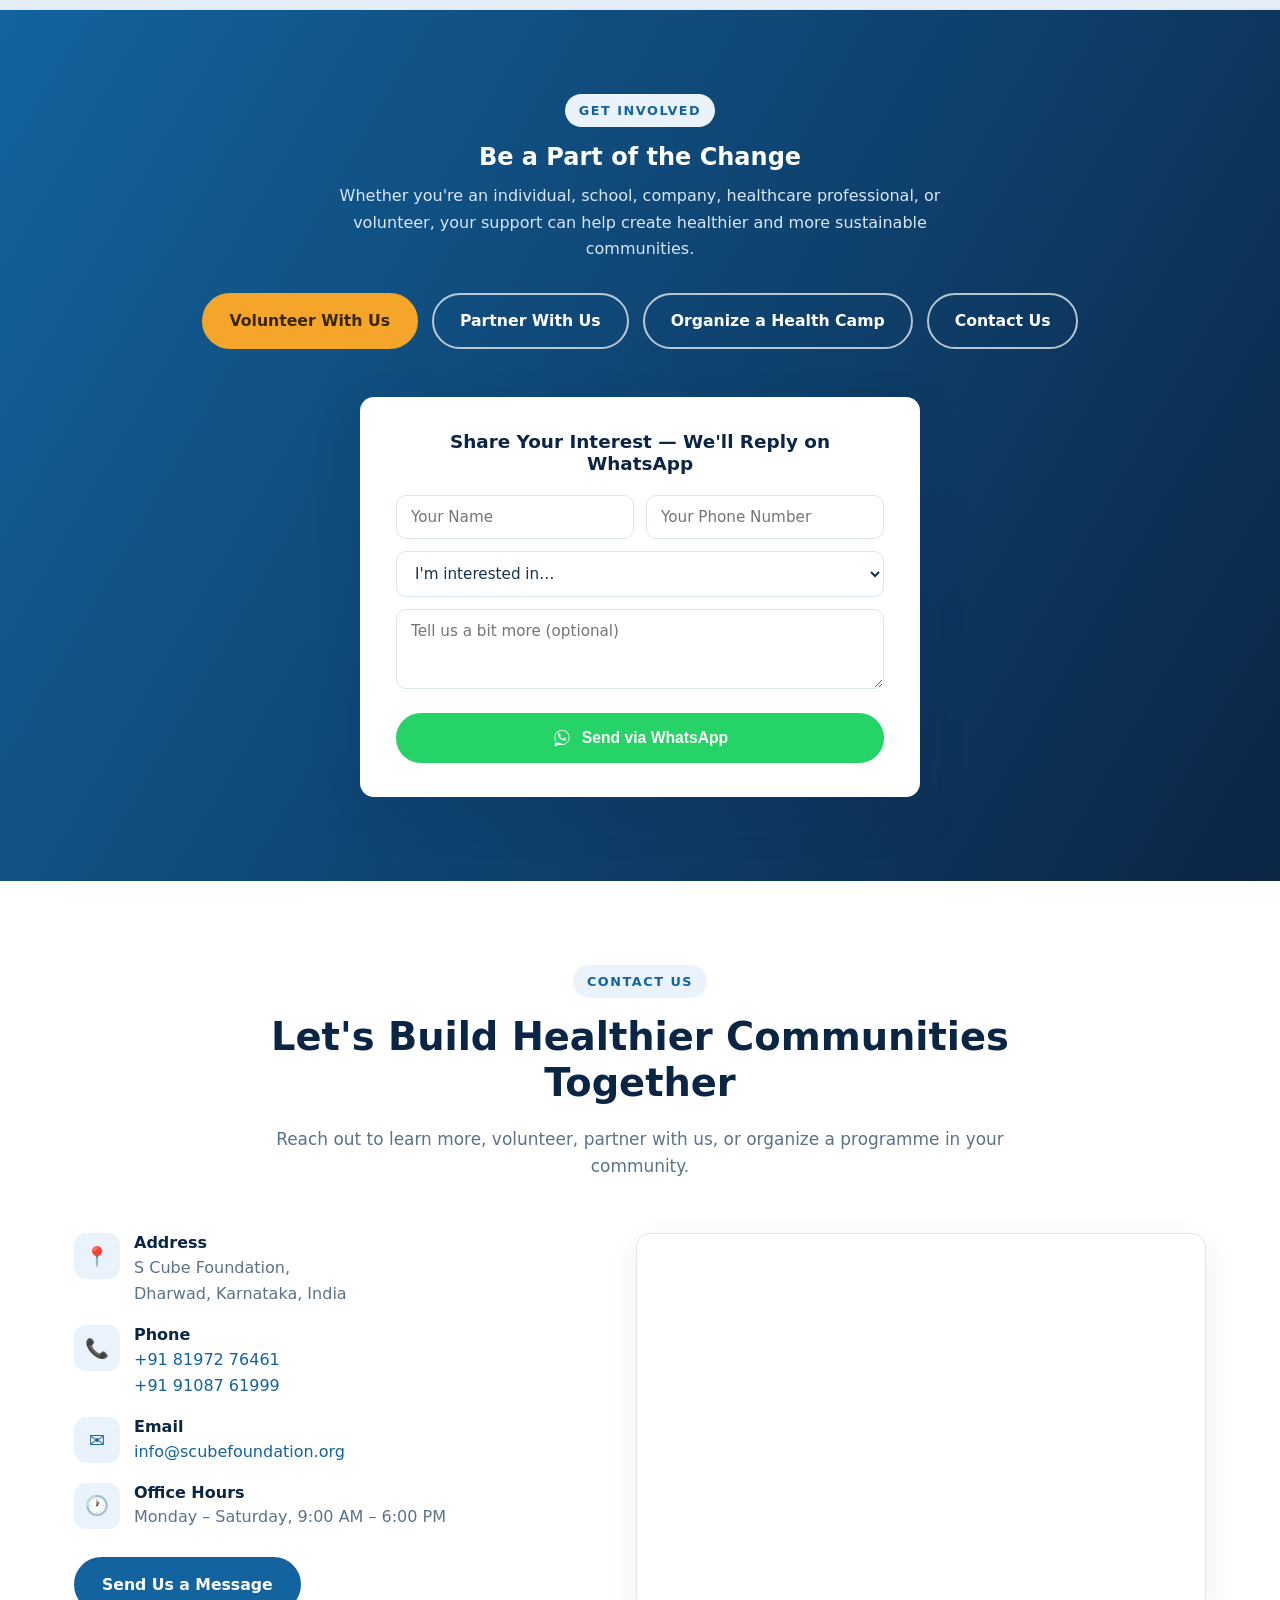
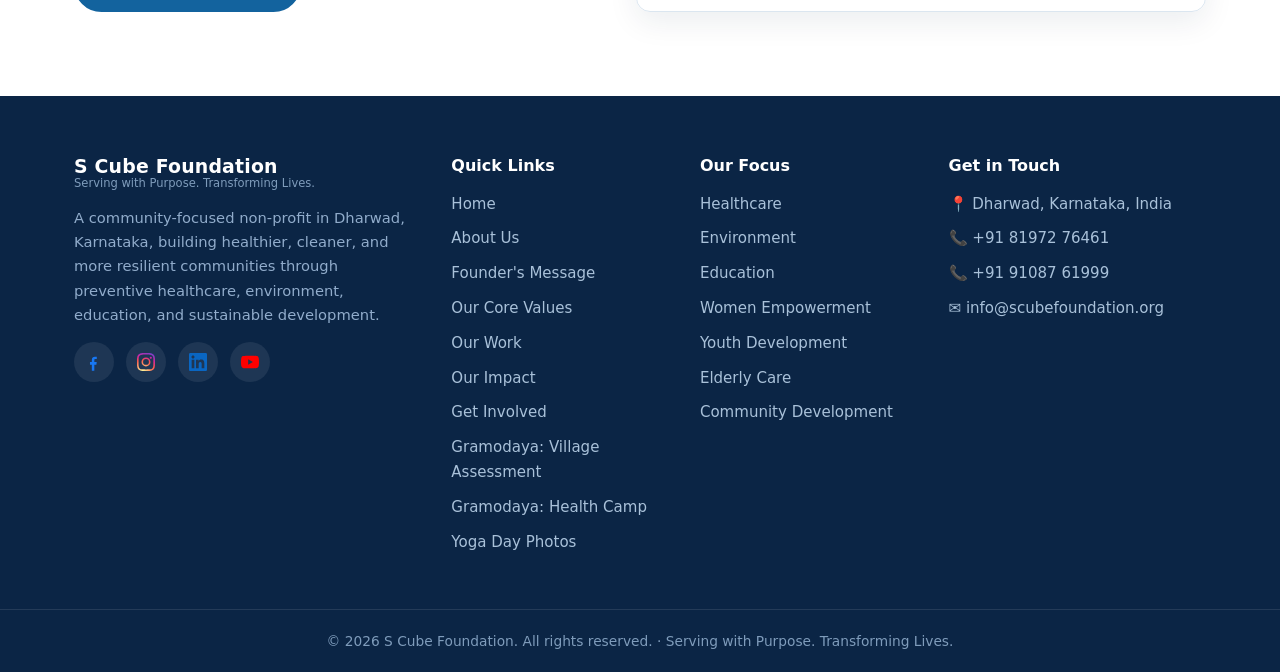
==== commit 52ca05fd: "Add WhatsApp contact: floating chat button and Share Your Interest form Floating wa.me button on all" ====
--- a/index.html
+++ b/index.html
@@ -476,6 +476,28 @@
         <a class="btn btn--ghost" href="#contact">Organize a Health Camp</a>
         <a class="btn btn--ghost" href="#contact">Contact Us</a>
       </div>
+
+      <div class="whatsapp-form-wrap">
+        <form class="whatsapp-form" id="whatsappForm">
+          <h3>Share Your Interest — We'll Reply on WhatsApp</h3>
+          <div class="whatsapp-form__row">
+            <input type="text" id="wfName" placeholder="Your Name" required />
+            <input type="tel" id="wfPhone" placeholder="Your Phone Number" required />
+          </div>
+          <select id="wfInterest" required>
+            <option value="" disabled selected>I'm interested in…</option>
+            <option value="Volunteering">Volunteering</option>
+            <option value="Partnering with S Cube Foundation">Partnering with S Cube Foundation</option>
+            <option value="Organizing a Health Camp">Organizing a Health Camp</option>
+            <option value="General Inquiry">General Inquiry</option>
+          </select>
+          <textarea id="wfMessage" placeholder="Tell us a bit more (optional)" rows="3"></textarea>
+          <button type="submit" class="btn whatsapp-form__submit">
+            <svg viewBox="0 0 32 32" aria-hidden="true"><path d="M16.001 3C9.373 3 4 8.373 4 15c0 2.37.694 4.577 1.887 6.428L4 29l7.754-1.853A11.94 11.94 0 0 0 16.001 27C22.63 27 28 21.627 28 15S22.63 3 16.001 3zm0 21.818c-1.956 0-3.775-.57-5.308-1.552l-.38-.24-4.6 1.1 1.127-4.482-.248-.395A9.76 9.76 0 0 1 5.2 15c0-5.964 4.837-10.8 10.801-10.8 5.963 0 10.8 4.836 10.8 10.8s-4.837 10.818-10.8 10.818zm5.914-8.1c-.323-.162-1.91-.943-2.206-1.05-.296-.108-.512-.162-.728.162-.216.323-.835 1.05-1.024 1.265-.188.216-.377.243-.7.081-.323-.162-1.364-.503-2.598-1.603-.96-.856-1.608-1.913-1.797-2.236-.188-.323-.02-.498.142-.66.146-.145.323-.377.485-.566.162-.188.216-.323.323-.539.108-.216.054-.404-.027-.566-.081-.162-.728-1.754-.997-2.401-.262-.63-.528-.545-.728-.555l-.62-.011c-.216 0-.566.081-.862.404-.296.323-1.13 1.104-1.13 2.693s1.157 3.123 1.318 3.339c.162.216 2.277 3.476 5.517 4.876.771.333 1.372.532 1.841.681.773.246 1.477.211 2.034.128.62-.093 1.91-.78 2.179-1.534.27-.754.27-1.4.189-1.534-.08-.135-.296-.216-.619-.378z"/></svg>
+            Send via WhatsApp
+          </button>
+        </form>
+      </div>
     </div>
   </section>
 
@@ -588,6 +610,11 @@
     </div>
   </footer>
 
+  <!-- WhatsApp floating button -->
+  <a class="whatsapp-float" href="https://wa.me/919108761999?text=Hi%20S%20Cube%20Foundation%2C%20I%27d%20like%20to%20know%20more%20about%20your%20work." target="_blank" rel="noopener" aria-label="Chat with us on WhatsApp">
+    <svg viewBox="0 0 32 32" aria-hidden="true"><path d="M16.001 3C9.373 3 4 8.373 4 15c0 2.37.694 4.577 1.887 6.428L4 29l7.754-1.853A11.94 11.94 0 0 0 16.001 27C22.63 27 28 21.627 28 15S22.63 3 16.001 3zm0 21.818c-1.956 0-3.775-.57-5.308-1.552l-.38-.24-4.6 1.1 1.127-4.482-.248-.395A9.76 9.76 0 0 1 5.2 15c0-5.964 4.837-10.8 10.801-10.8 5.963 0 10.8 4.836 10.8 10.8s-4.837 10.818-10.8 10.818zm5.914-8.1c-.323-.162-1.91-.943-2.206-1.05-.296-.108-.512-.162-.728.162-.216.323-.835 1.05-1.024 1.265-.188.216-.377.243-.7.081-.323-.162-1.364-.503-2.598-1.603-.96-.856-1.608-1.913-1.797-2.236-.188-.323-.02-.498.142-.66.146-.145.323-.377.485-.566.162-.188.216-.323.323-.539.108-.216.054-.404-.027-.566-.081-.162-.728-1.754-.997-2.401-.262-.63-.528-.545-.728-.555l-.62-.011c-.216 0-.566.081-.862.404-.296.323-1.13 1.104-1.13 2.693s1.157 3.123 1.318 3.339c.162.216 2.277 3.476 5.517 4.876.771.333 1.372.532 1.841.681.773.246 1.477.211 2.034.128.62-.093 1.91-.78 2.179-1.534.27-.754.27-1.4.189-1.534-.08-.135-.296-.216-.619-.378z"/></svg>
+  </a>
+
   <script src="js/main.js"></script>
 </body>
 </html>
--- a/css/styles.css
+++ b/css/styles.css
@@ -432,6 +432,36 @@
 .cta .section__title, .cta h2 { color: #fff; }
 .cta__lead { color: #d7e7f6; max-width: 640px; margin: 0 auto 30px; }
 .cta__actions { display: flex; gap: 14px; flex-wrap: wrap; justify-content: center; }
+
+/* ---------- WhatsApp interest form ---------- */
+.whatsapp-form-wrap {
+  max-width: 560px; margin: 48px auto 0; background: #fff; border-radius: var(--radius);
+  padding: 34px 36px; box-shadow: var(--shadow-lg); text-align: left;
+}
+.whatsapp-form h3 { color: var(--navy); font-size: 1.15rem; margin-bottom: 20px; text-align: center; }
+.whatsapp-form__row { display: flex; gap: 12px; }
+.whatsapp-form input,
+.whatsapp-form select,
+.whatsapp-form textarea {
+  width: 100%; padding: 12px 14px; border: 1px solid var(--line); border-radius: var(--radius-sm);
+  font-family: inherit; font-size: 0.95rem; color: var(--ink); margin-bottom: 12px; background: #fff;
+}
+.whatsapp-form textarea { resize: vertical; }
+.whatsapp-form__submit {
+  width: 100%; background: #25D366; border-color: #25D366; color: #fff; gap: 10px; margin-top: 4px;
+}
+.whatsapp-form__submit:hover { background: #1DA851; border-color: #1DA851; }
+.whatsapp-form__submit svg { width: 20px; height: 20px; fill: #fff; }
+
+/* ---------- Floating WhatsApp button ---------- */
+.whatsapp-float {
+  position: fixed; bottom: 24px; right: 24px; z-index: 450;
+  width: 58px; height: 58px; border-radius: 50%; background: #25D366;
+  display: grid; place-items: center; box-shadow: 0 8px 20px rgba(0,0,0,0.28);
+  transition: var(--transition);
+}
+.whatsapp-float svg { width: 30px; height: 30px; fill: #fff; }
+.whatsapp-float:hover { transform: scale(1.08); box-shadow: 0 10px 26px rgba(0,0,0,0.34); }
 
 /* ==========================================================================
    CONTACT + FOOTER
@@ -510,6 +540,10 @@
   .lightbox__arrow--next { right: 8px; }
   .lightbox__close { top: 10px; right: 10px; }
   .photo-grid { grid-template-columns: 1fr; }
+  .whatsapp-form__row { flex-direction: column; gap: 0; }
+  .whatsapp-form-wrap { padding: 26px 20px; }
+  .whatsapp-float { bottom: 16px; right: 16px; width: 52px; height: 52px; }
+  .whatsapp-float svg { width: 26px; height: 26px; }
 }
 
 /* ---------- Accessibility ---------- */
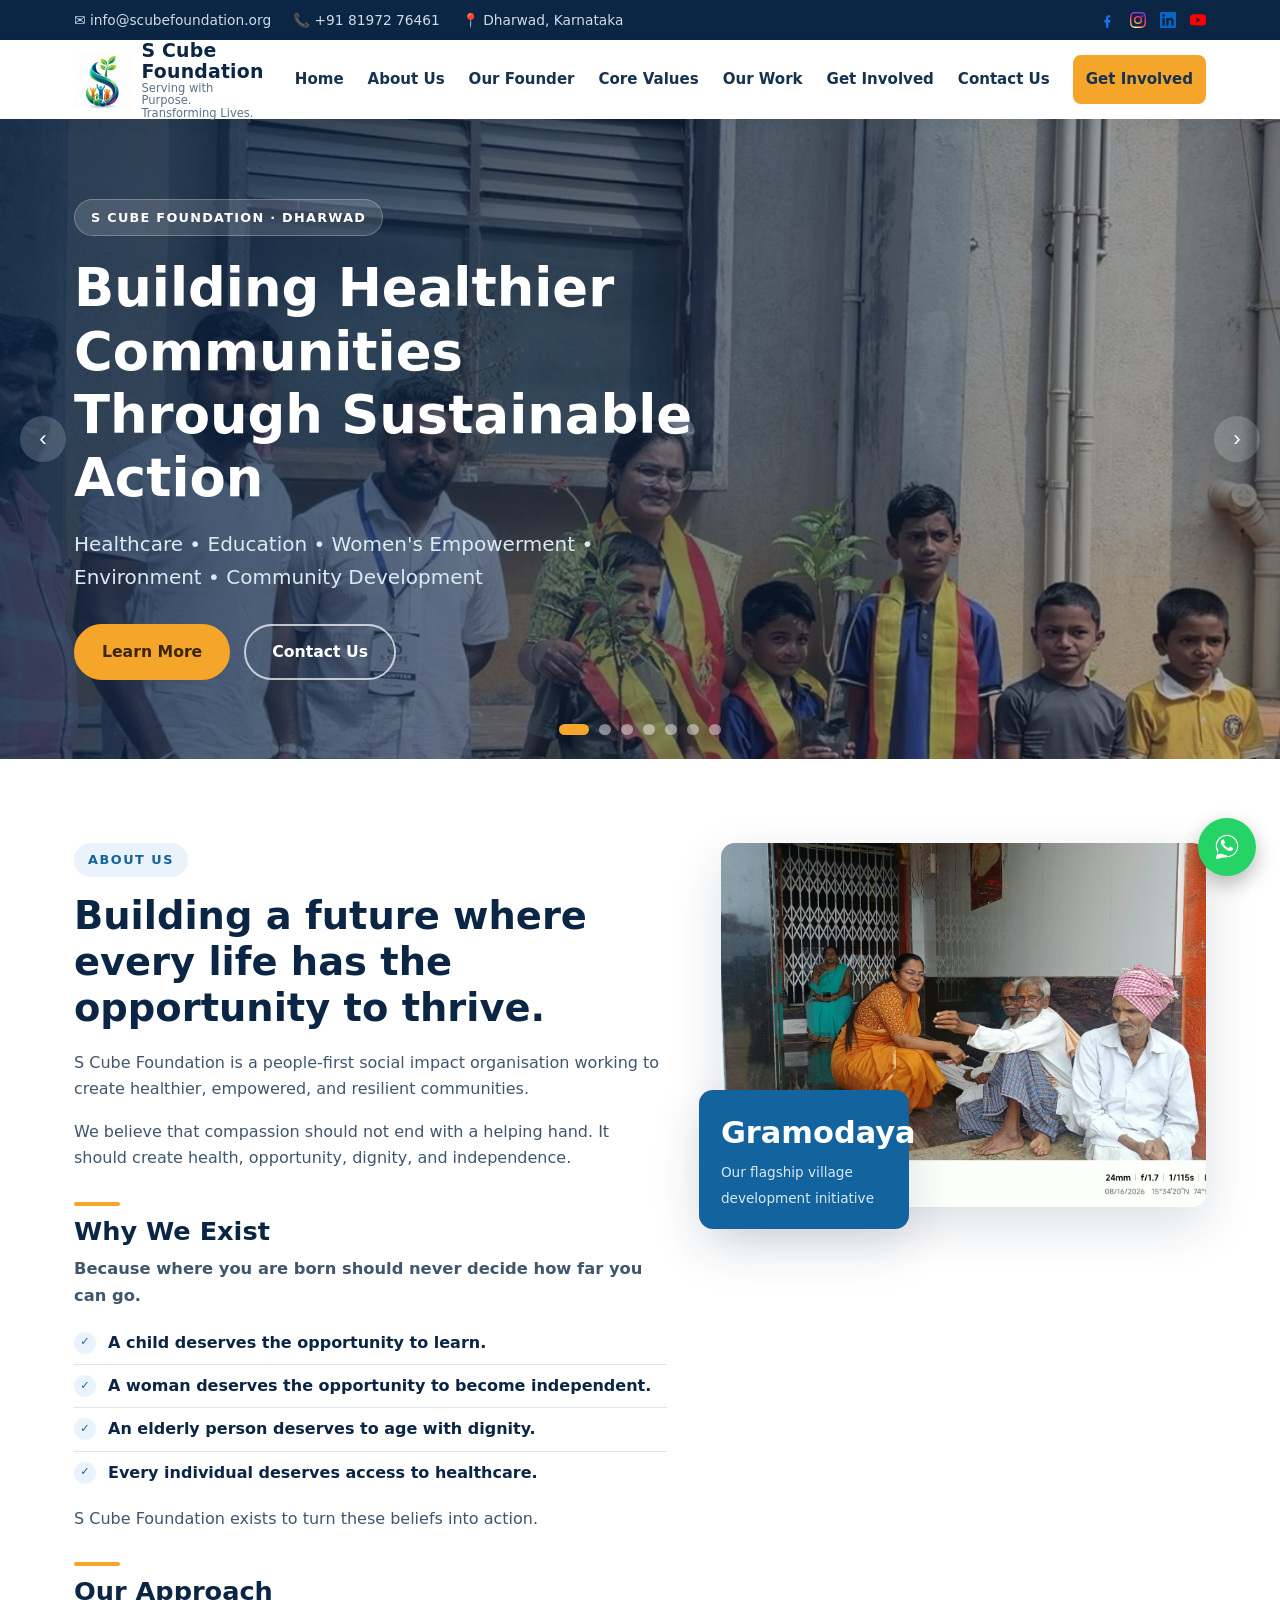
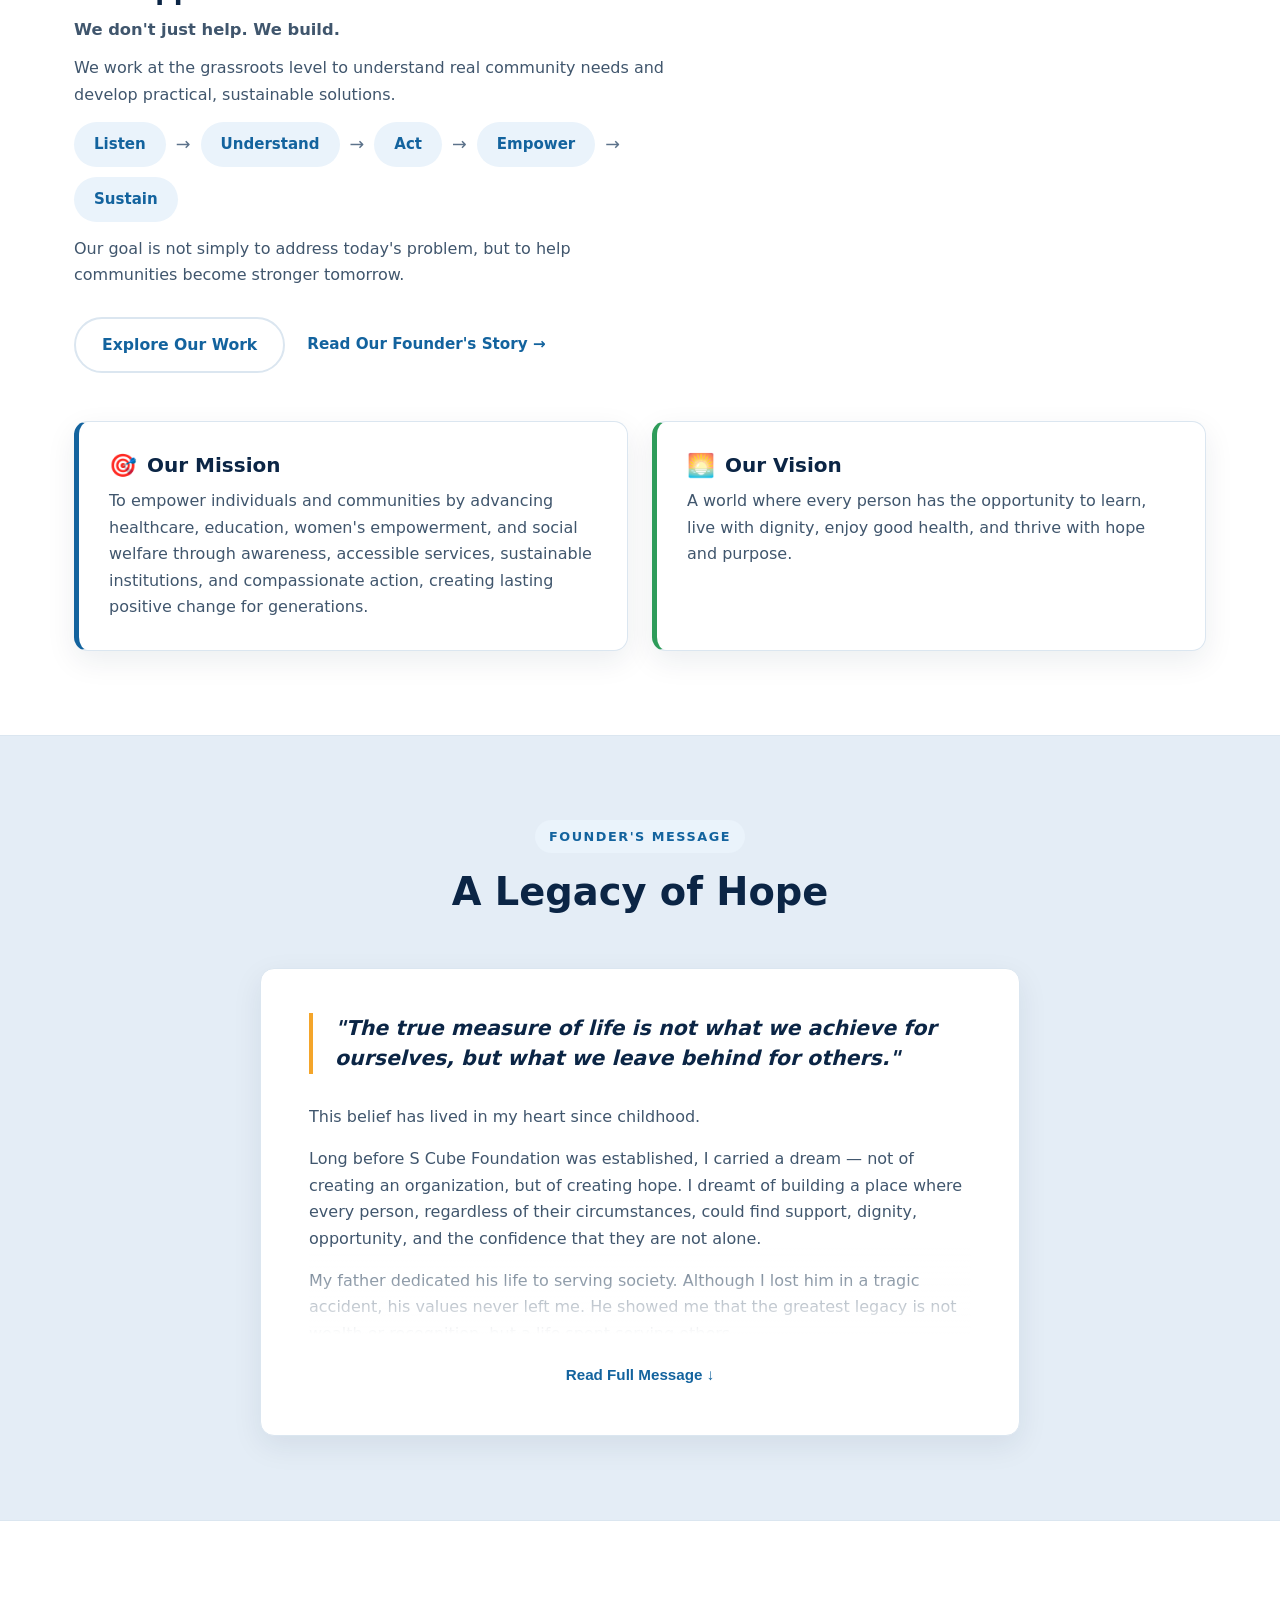
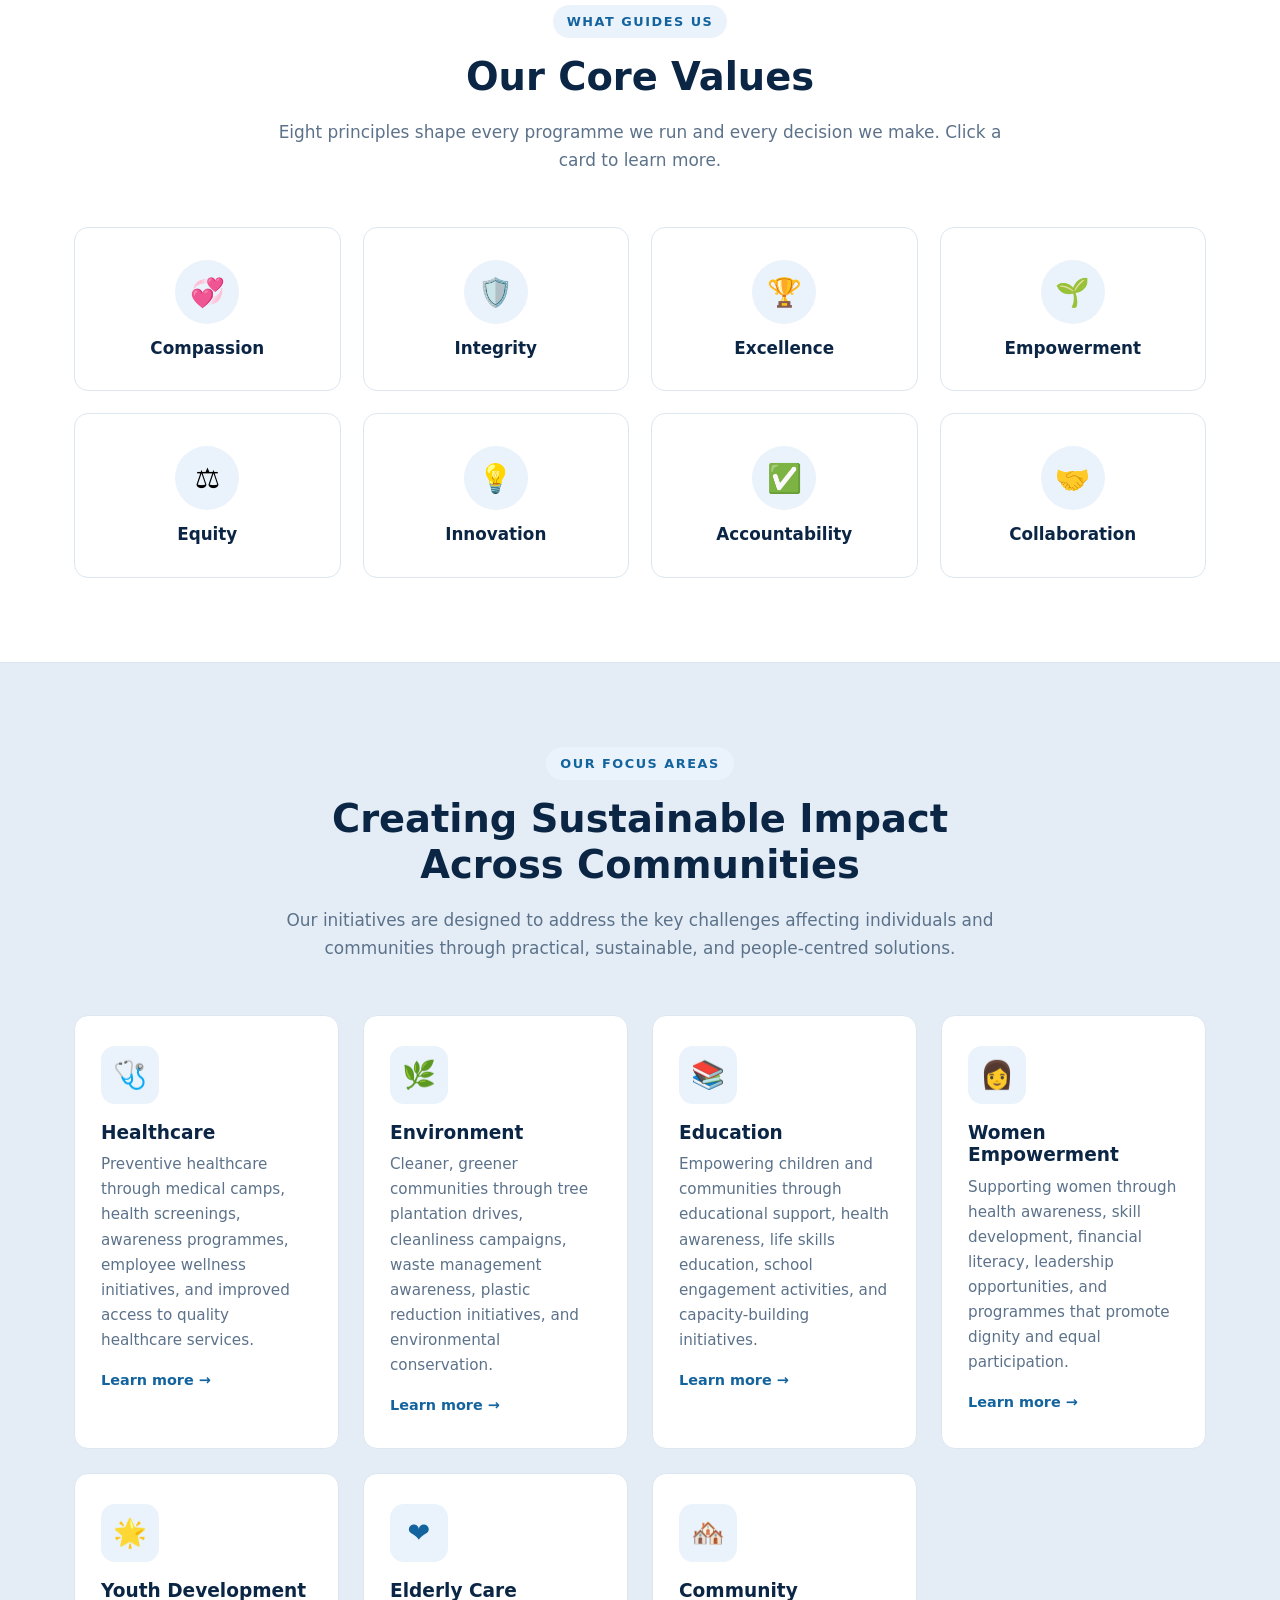
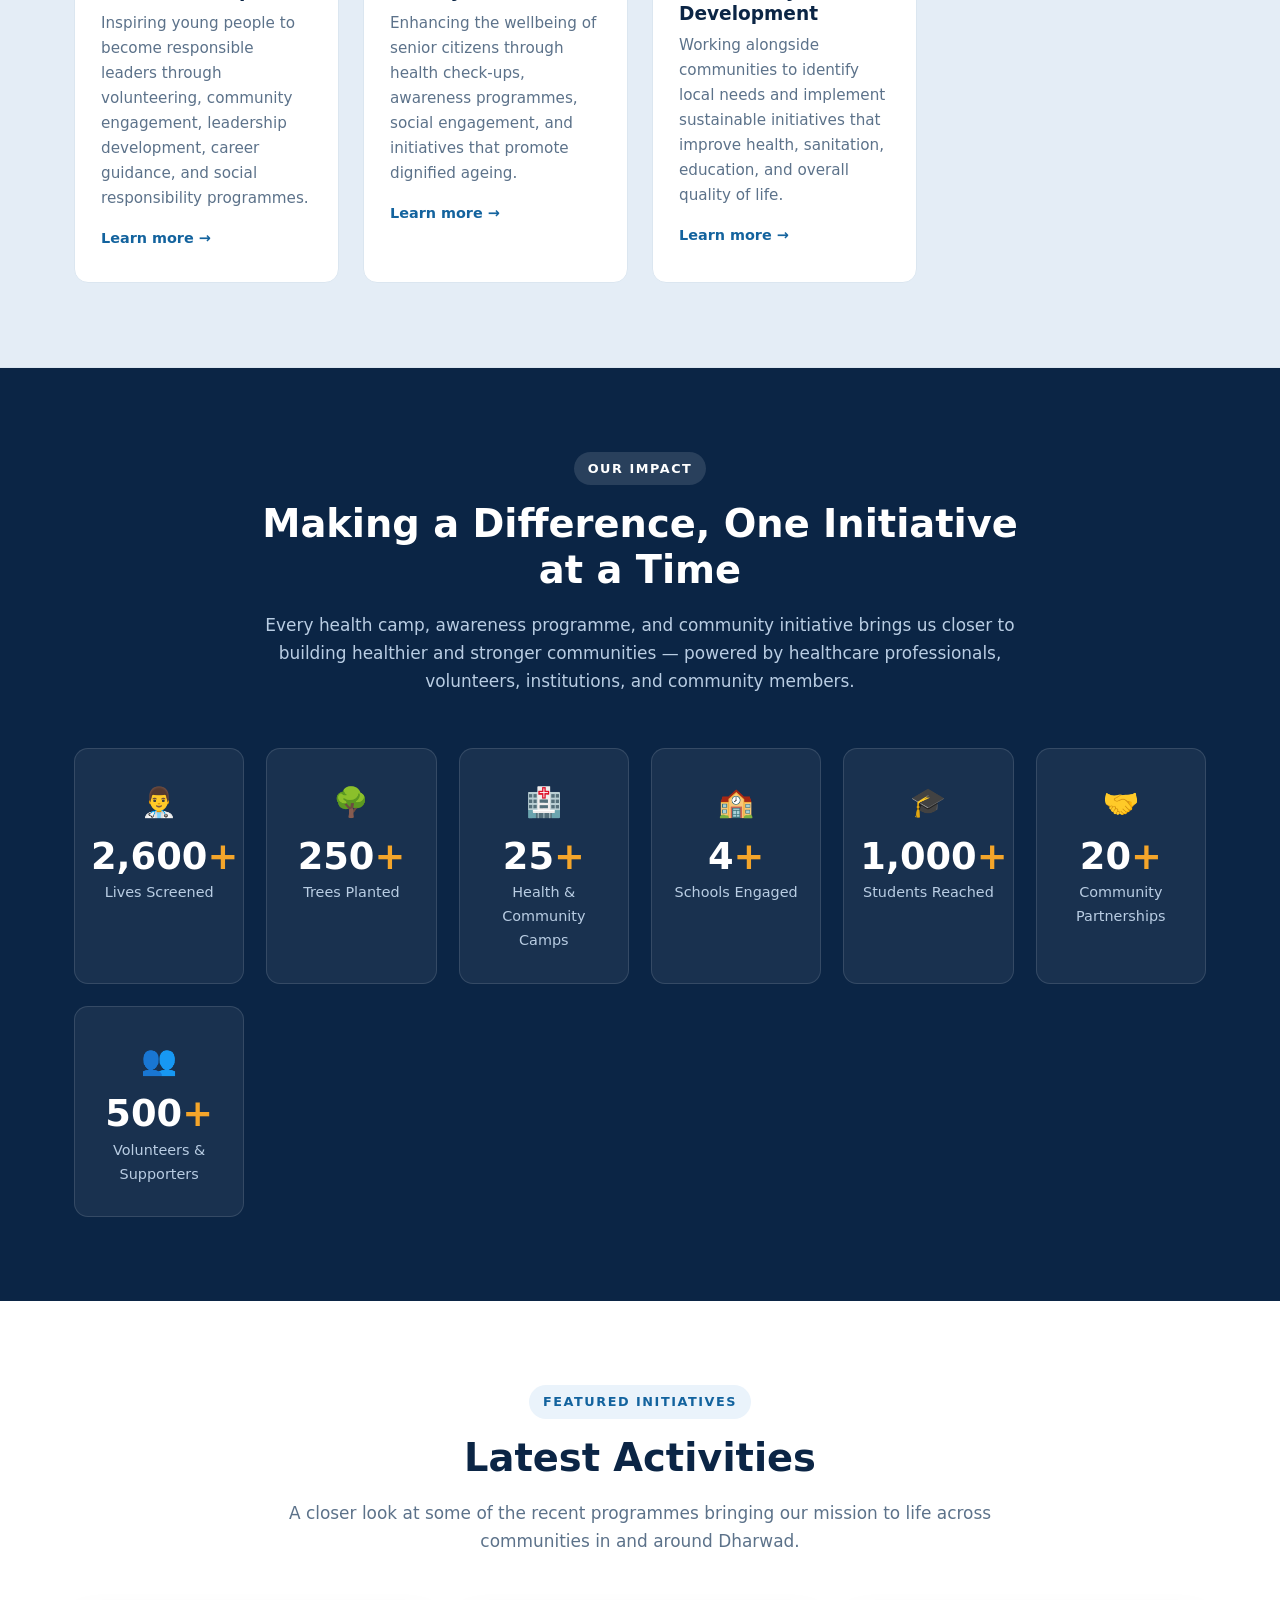
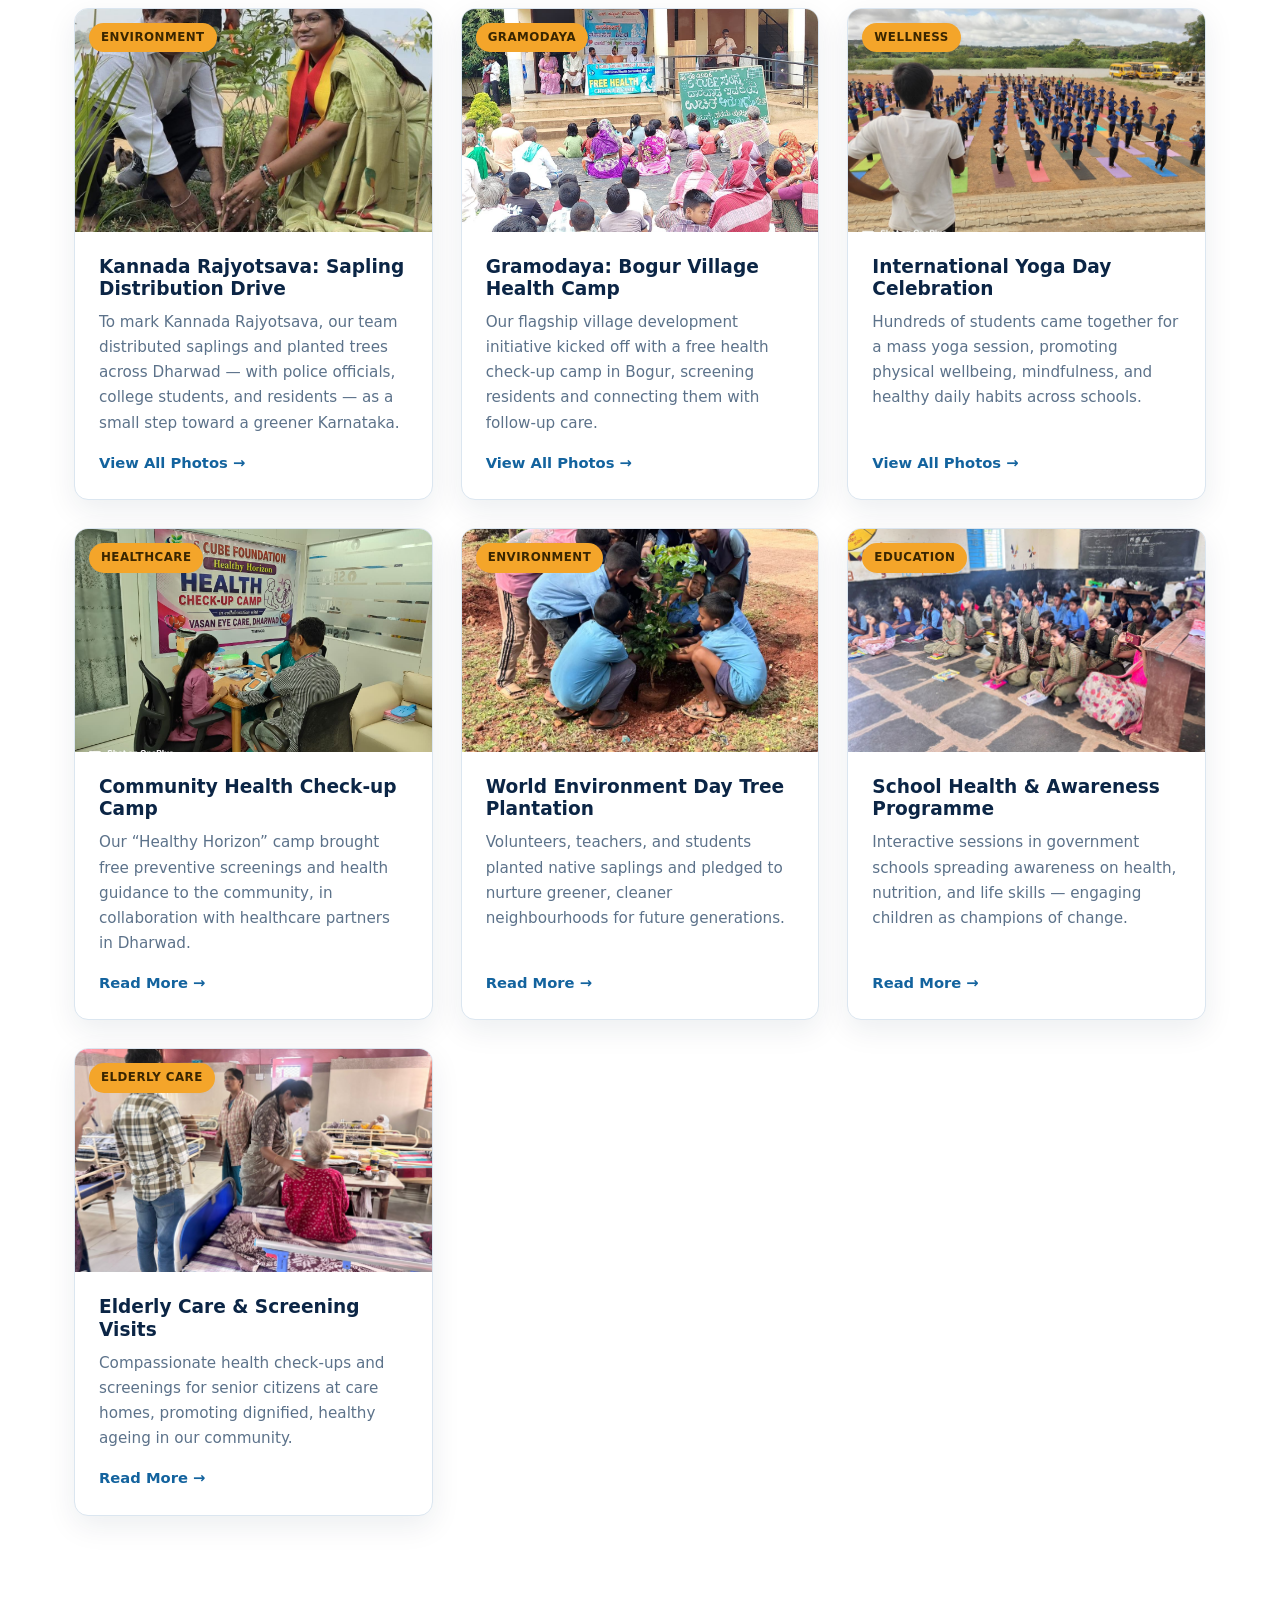
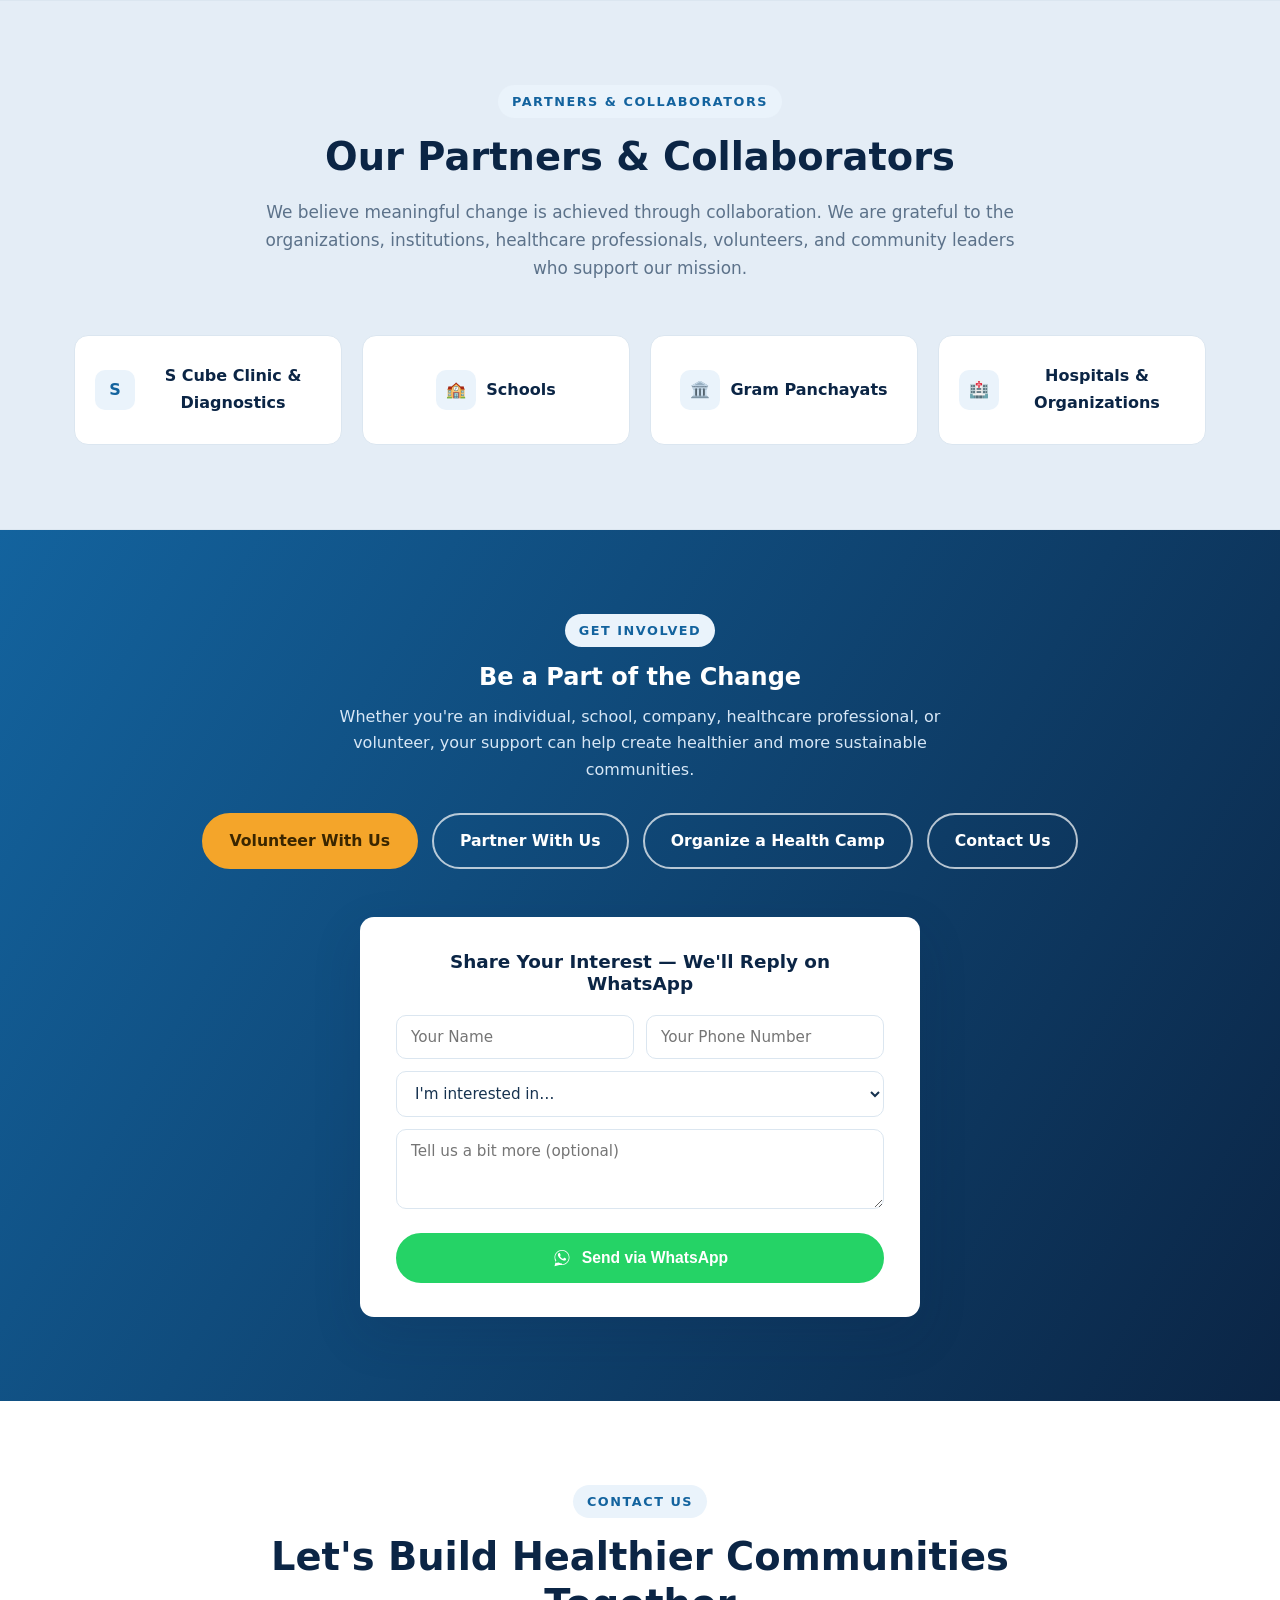
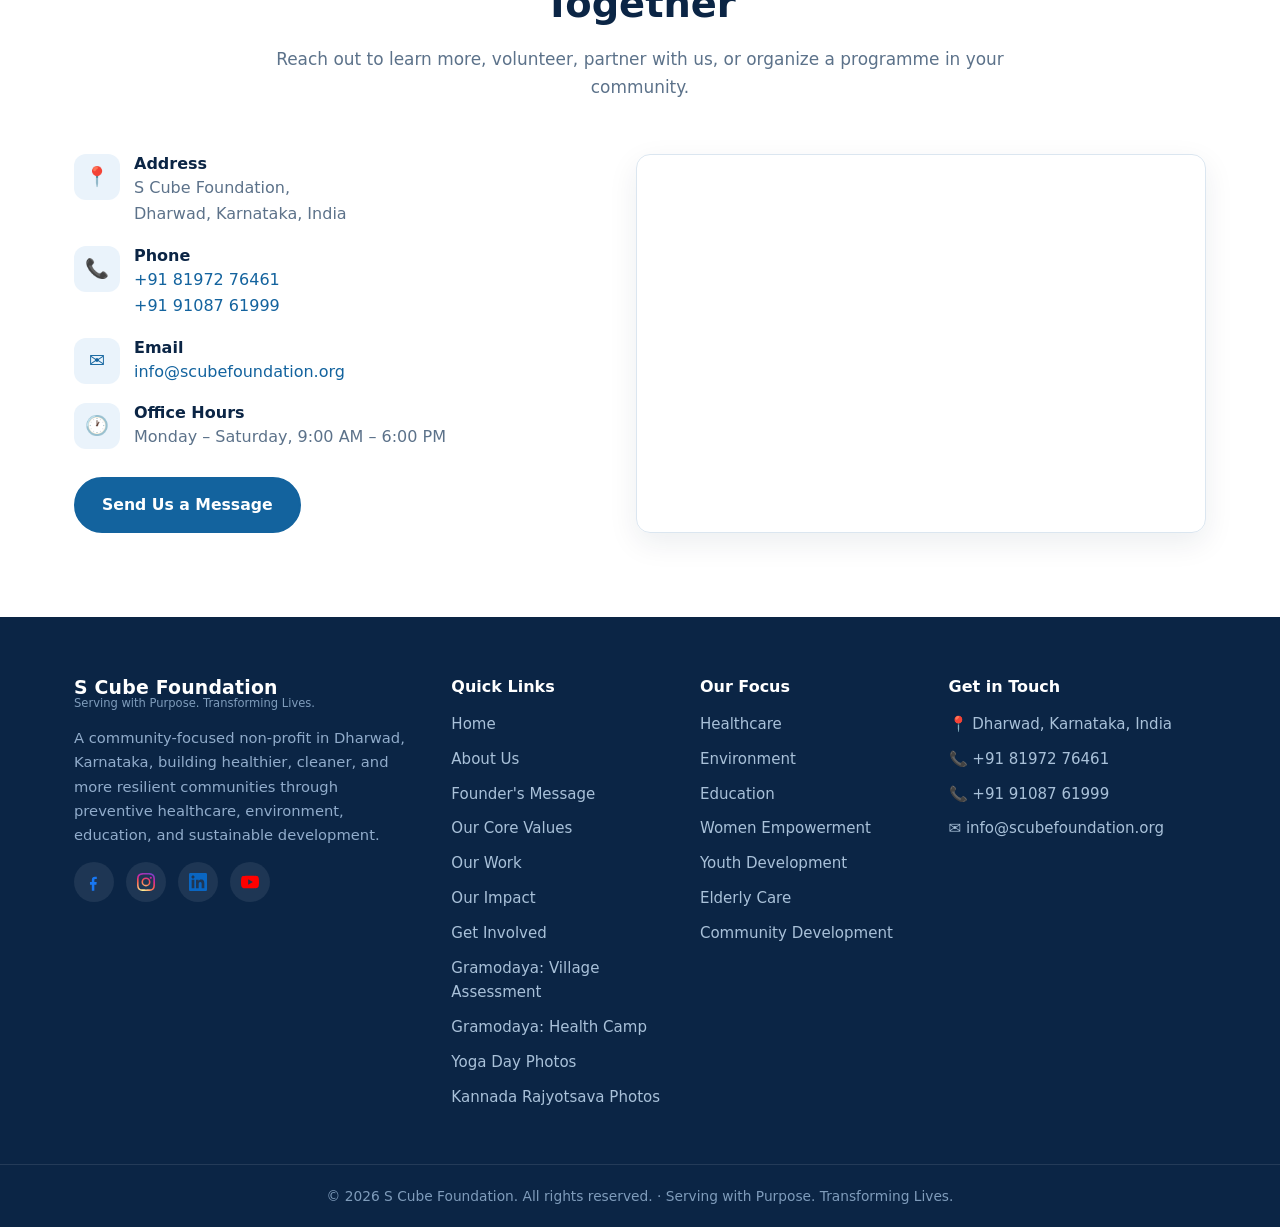
==== commit 1d0035b4: "Add Kannada Rajyotsava sapling distribution drive New Featured Initiative card and dedicated gallery" ====
--- a/index.html
+++ b/index.html
@@ -65,7 +65,8 @@
   <!-- ============ HERO ============ -->
   <section class="hero" id="home">
     <div class="hero__slides" id="heroSlides">
-      <div class="hero__slide is-active" style="background-image:url('assets/images/hero-1.jpg')"></div>
+      <div class="hero__slide is-active" style="background-image:url('assets/images/hero-rajyotsava.jpg')"></div>
+      <div class="hero__slide" style="background-image:url('assets/images/hero-1.jpg')"></div>
       <div class="hero__slide" style="background-image:url('assets/images/hero-2.jpg')"></div>
       <div class="hero__slide" style="background-image:url('assets/images/hero-3.jpg')"></div>
       <div class="hero__slide" style="background-image:url('assets/images/hero-4.jpg')"></div>
@@ -385,6 +386,16 @@
       </div>
 
       <div class="cards-grid">
+        <a class="init-card init-card--gallery" href="rajyotsava.html">
+          <div class="init-card__media"><span class="init-card__tag">Environment</span><img src="assets/images/init-rajyotsava.jpg" alt="S Cube Foundation volunteers planting saplings for Kannada Rajyotsava" /></div>
+          <div class="init-card__body">
+            <h3>Kannada Rajyotsava: Sapling Distribution Drive</h3>
+            <p>To mark Kannada Rajyotsava, our team distributed saplings and planted trees across
+               Dharwad — with police officials, college students, and residents — as a small step
+               toward a greener Karnataka.</p>
+            <span class="init-card__more">View All Photos</span>
+          </div>
+        </a>
         <a class="init-card init-card--gallery" href="gramodaya-health-camp.html">
           <div class="init-card__media"><span class="init-card__tag">Gramodaya</span><img src="assets/images/init-gramodaya.jpg" alt="Free health check-up camp for Bogur village residents under the Gramodaya initiative" /></div>
           <div class="init-card__body">
@@ -576,6 +587,7 @@
             <li><a href="gramodaya-assessment.html">Gramodaya: Village Assessment</a></li>
             <li><a href="gramodaya-health-camp.html">Gramodaya: Health Camp</a></li>
             <li><a href="yoga-day.html">Yoga Day Photos</a></li>
+            <li><a href="rajyotsava.html">Kannada Rajyotsava Photos</a></li>
           </ul>
         </div>
 
--- a/css/styles.css
+++ b/css/styles.css
@@ -135,6 +135,7 @@
   background-size: cover; background-position: center;
 }
 .hero__slide.is-active { opacity: 1; }
+.hero__slide--contain { background-size: contain; background-repeat: no-repeat; background-color: var(--navy); }
 .hero__slide::after {
   content: ""; position: absolute; inset: 0;
   background: linear-gradient(105deg, rgba(11,37,69,0.88) 0%, rgba(11,37,69,0.6) 45%, rgba(11,37,69,0.25) 100%);
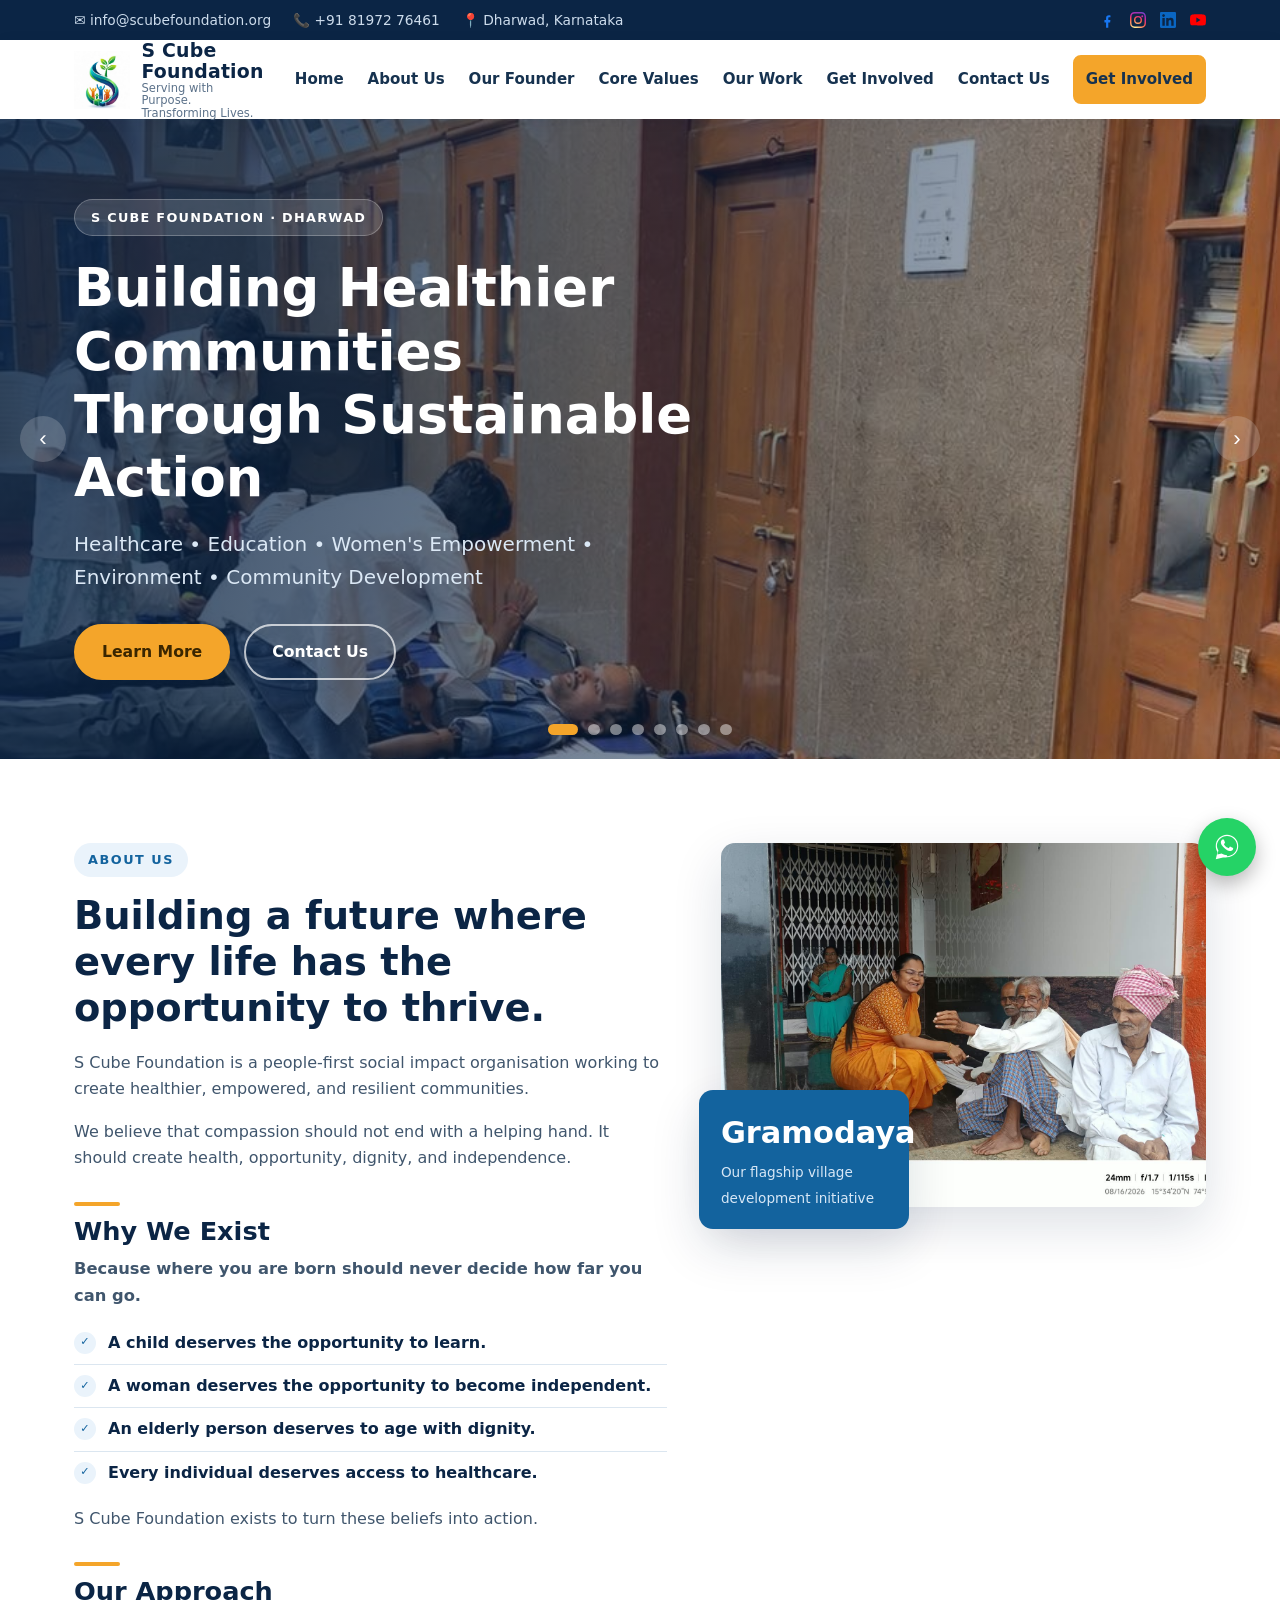
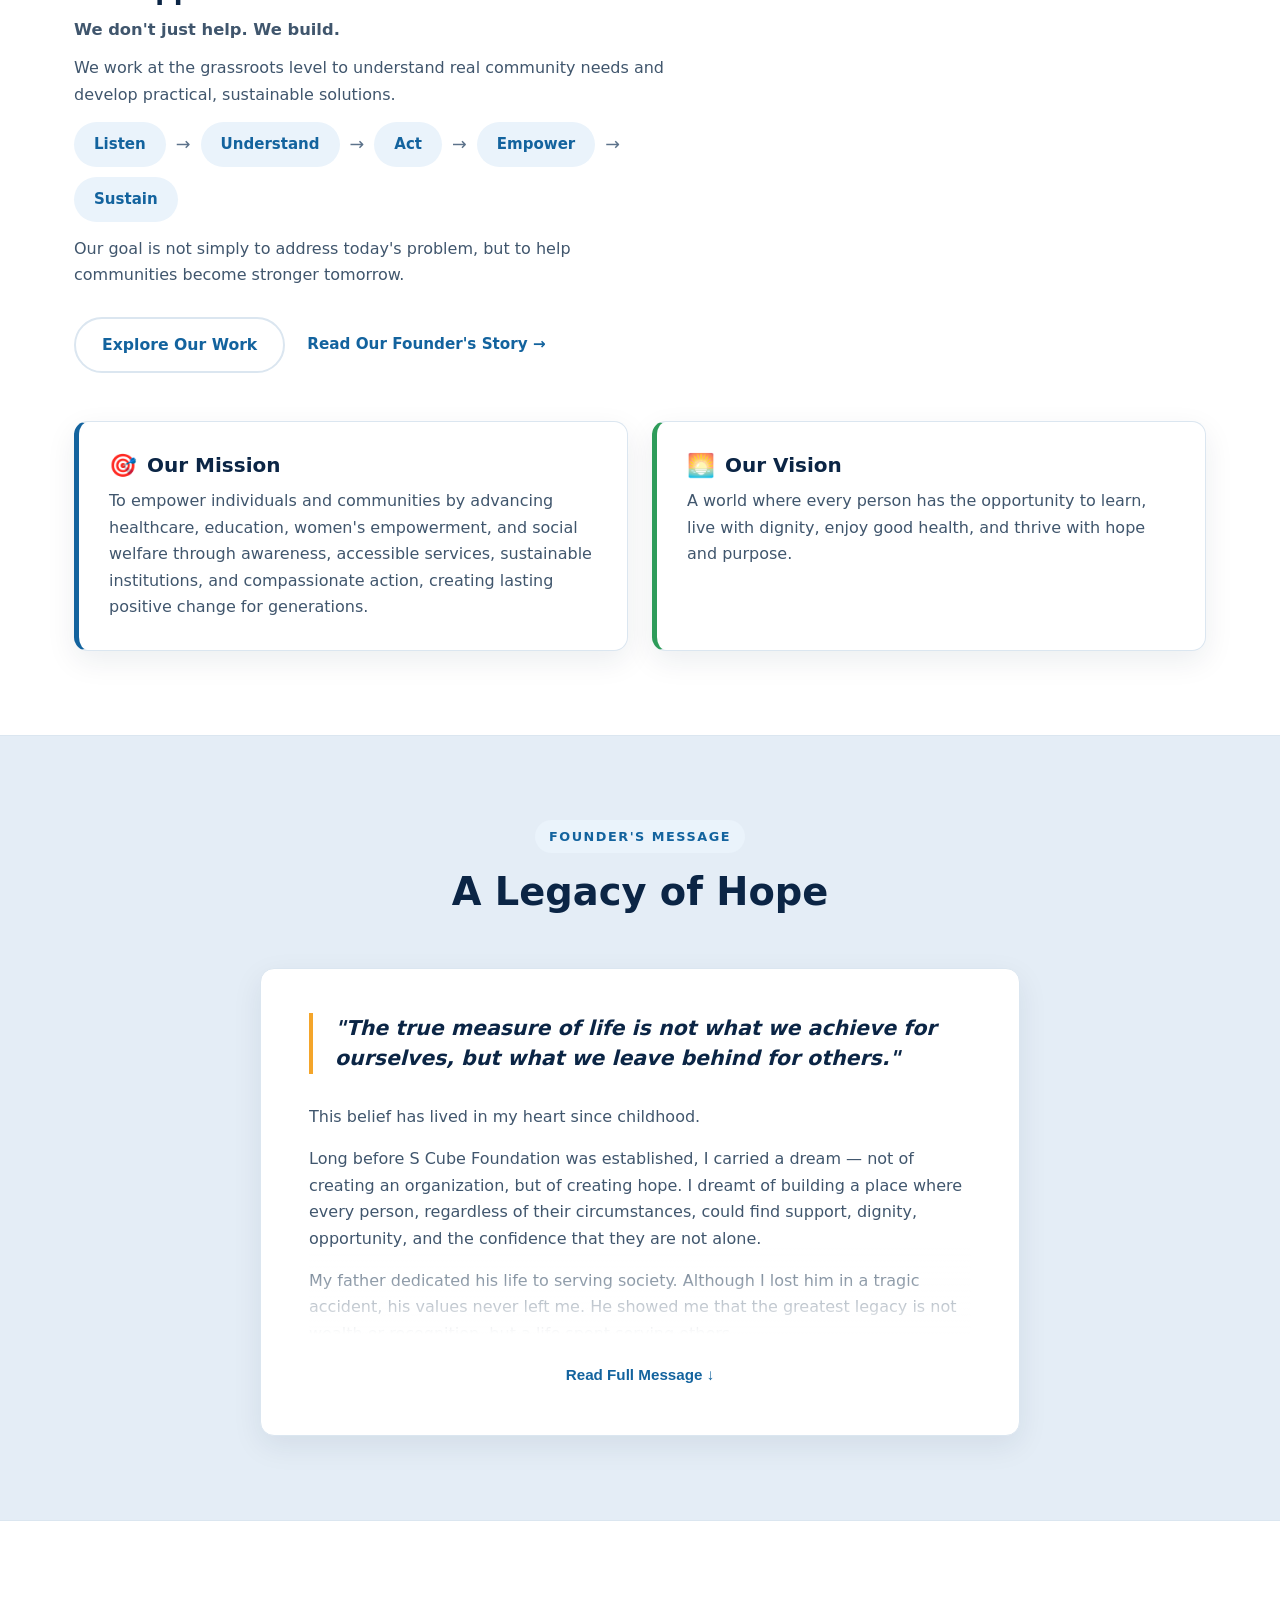
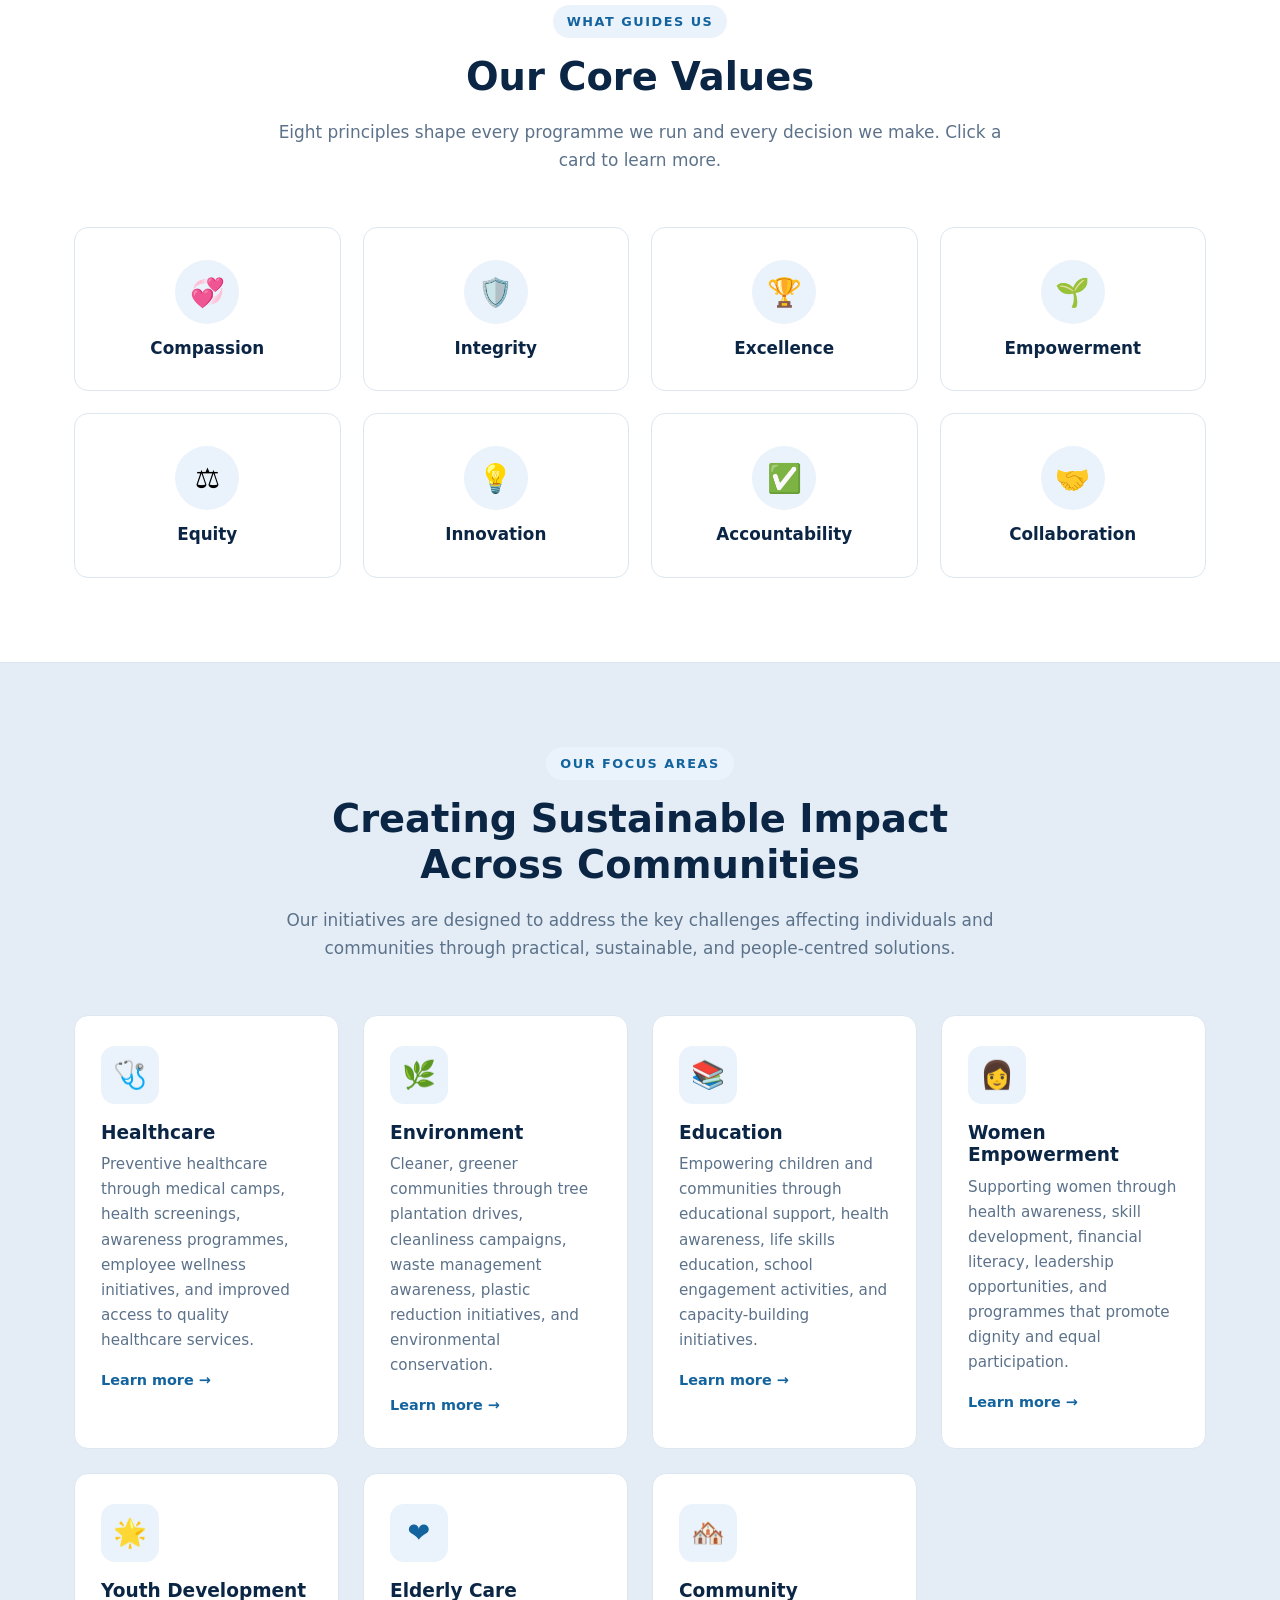
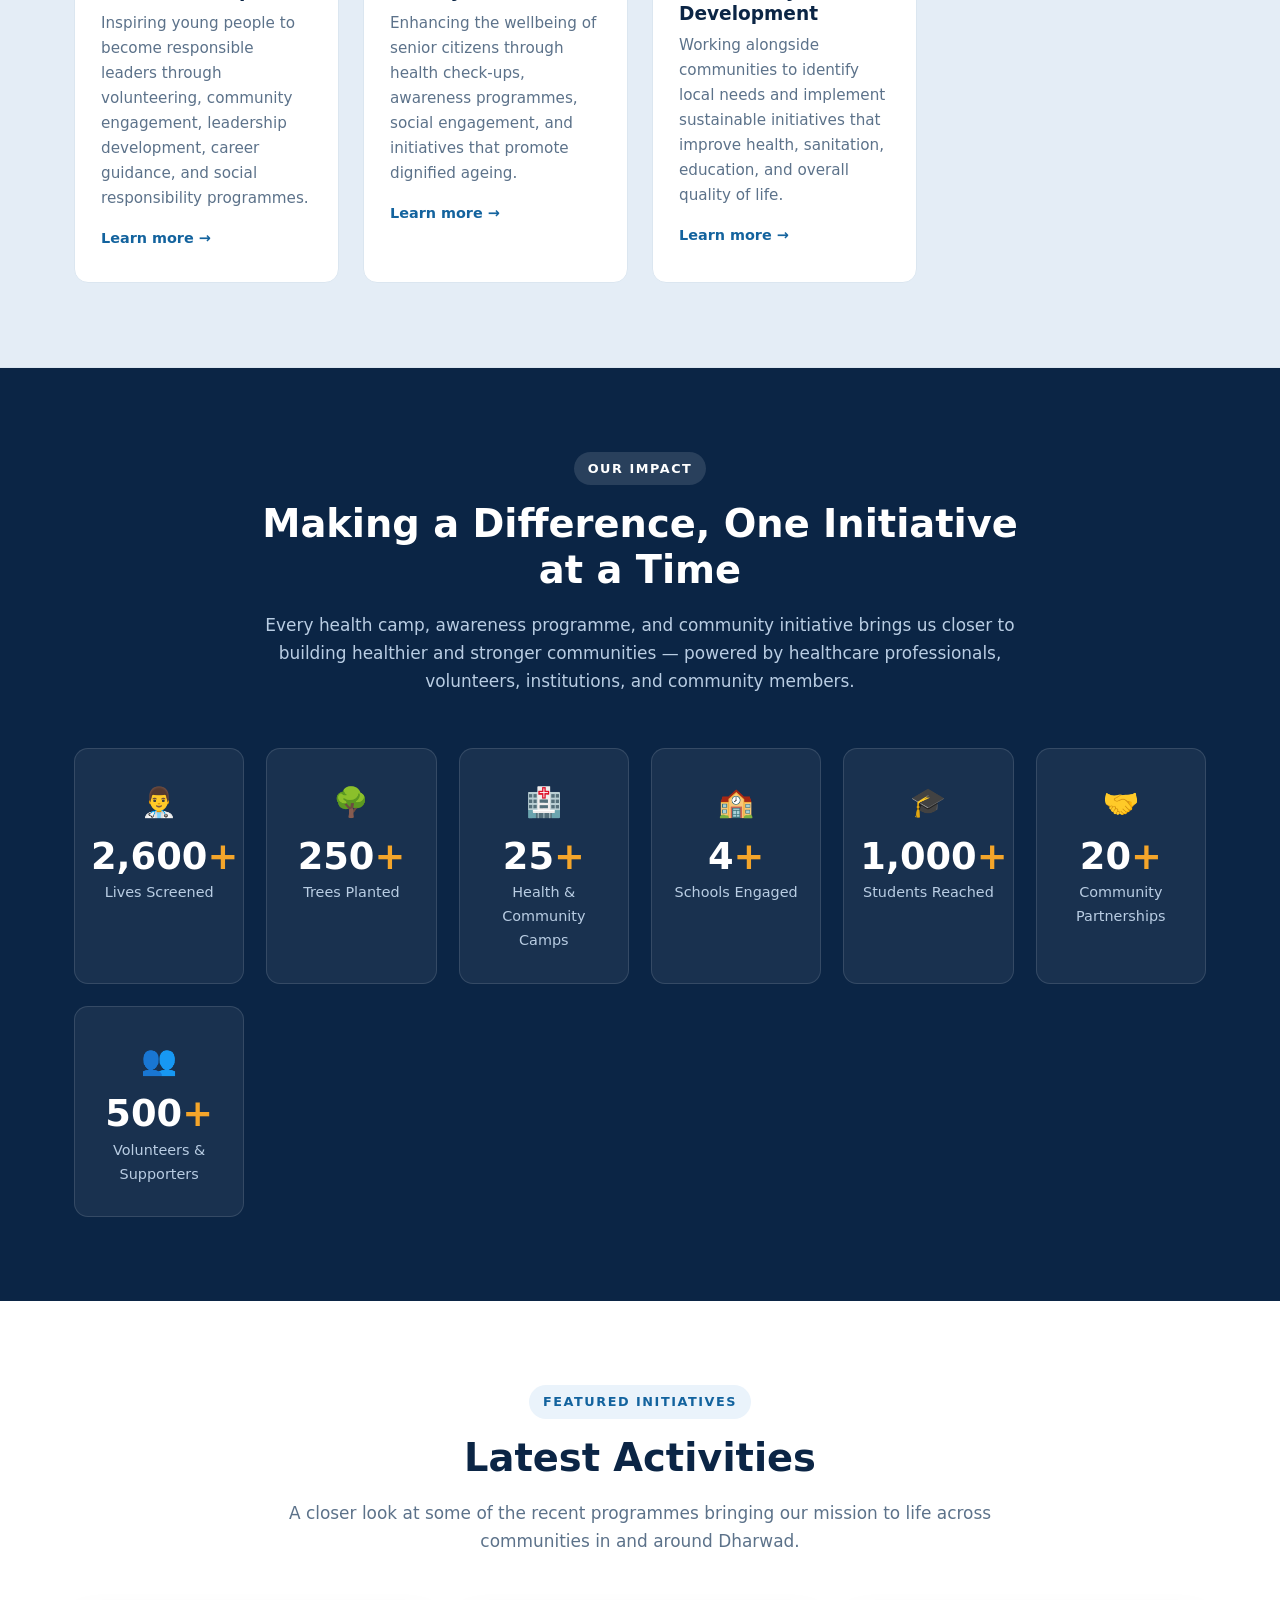
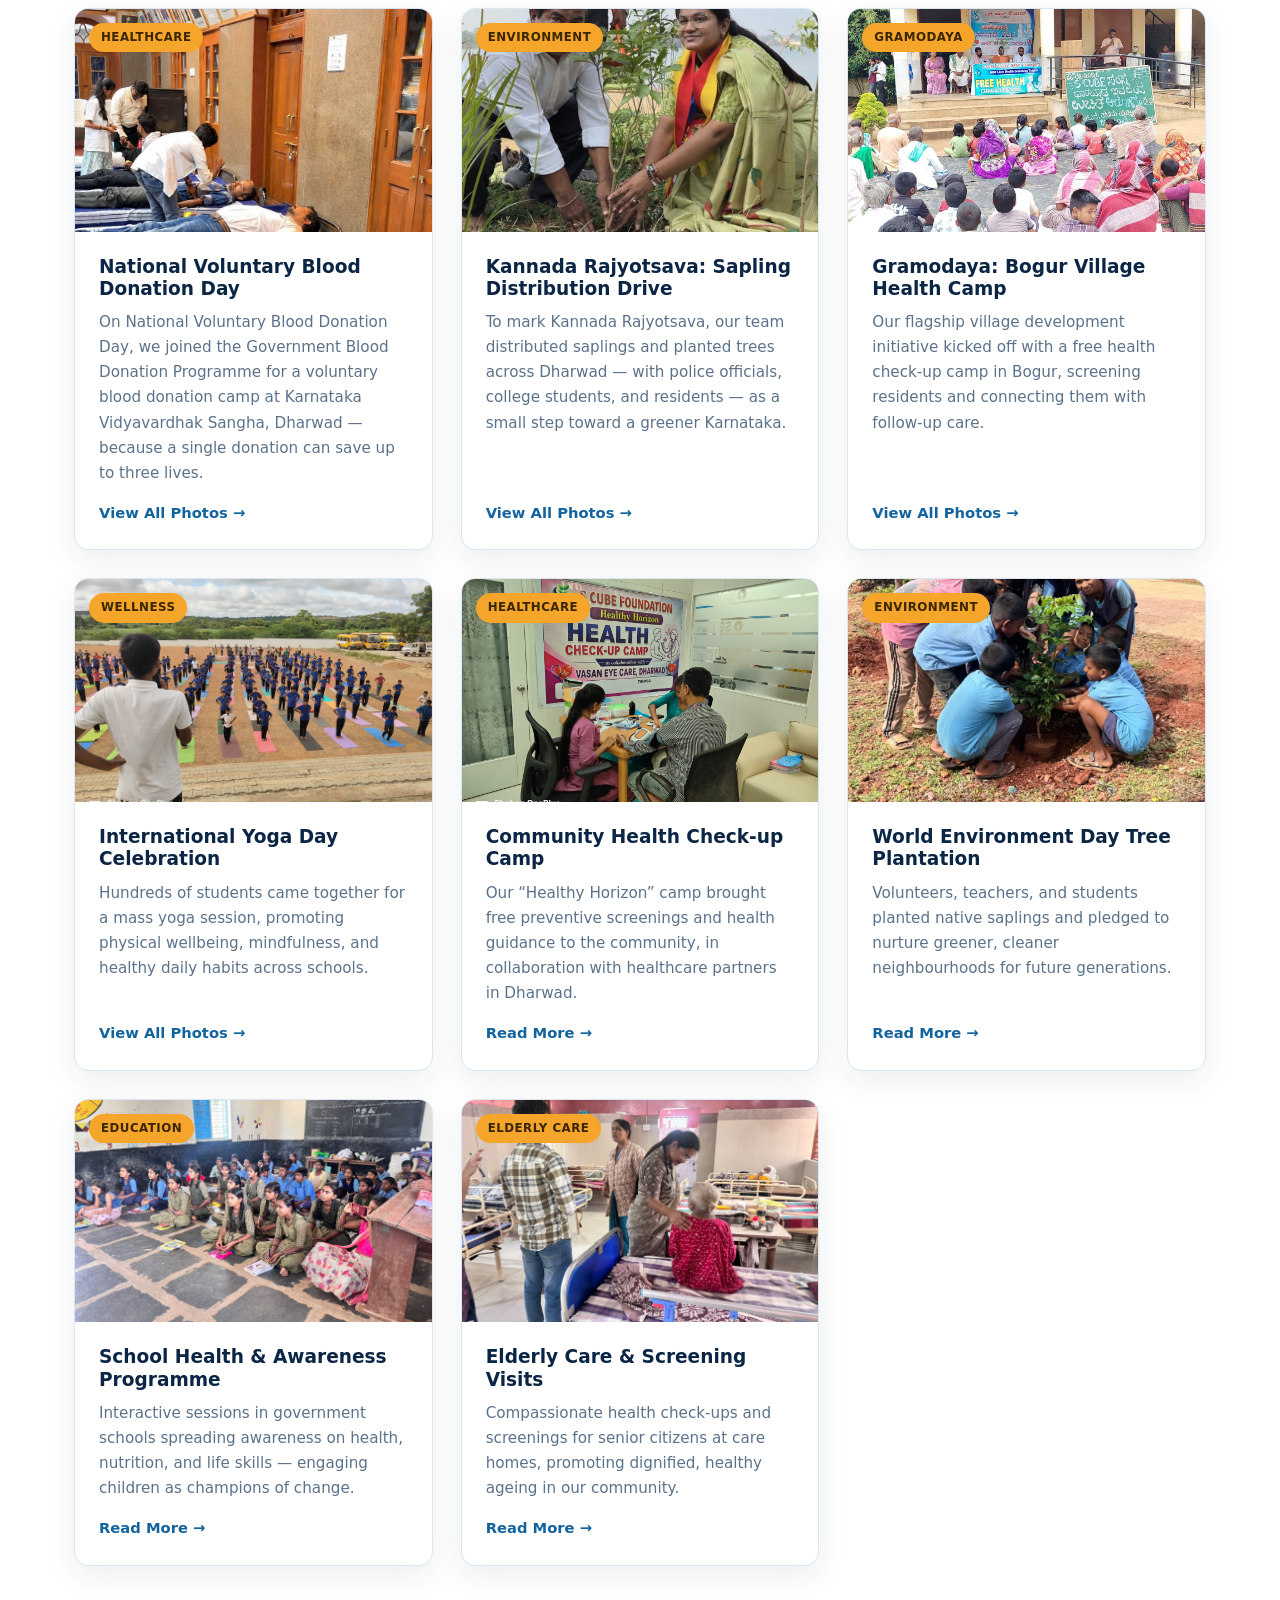
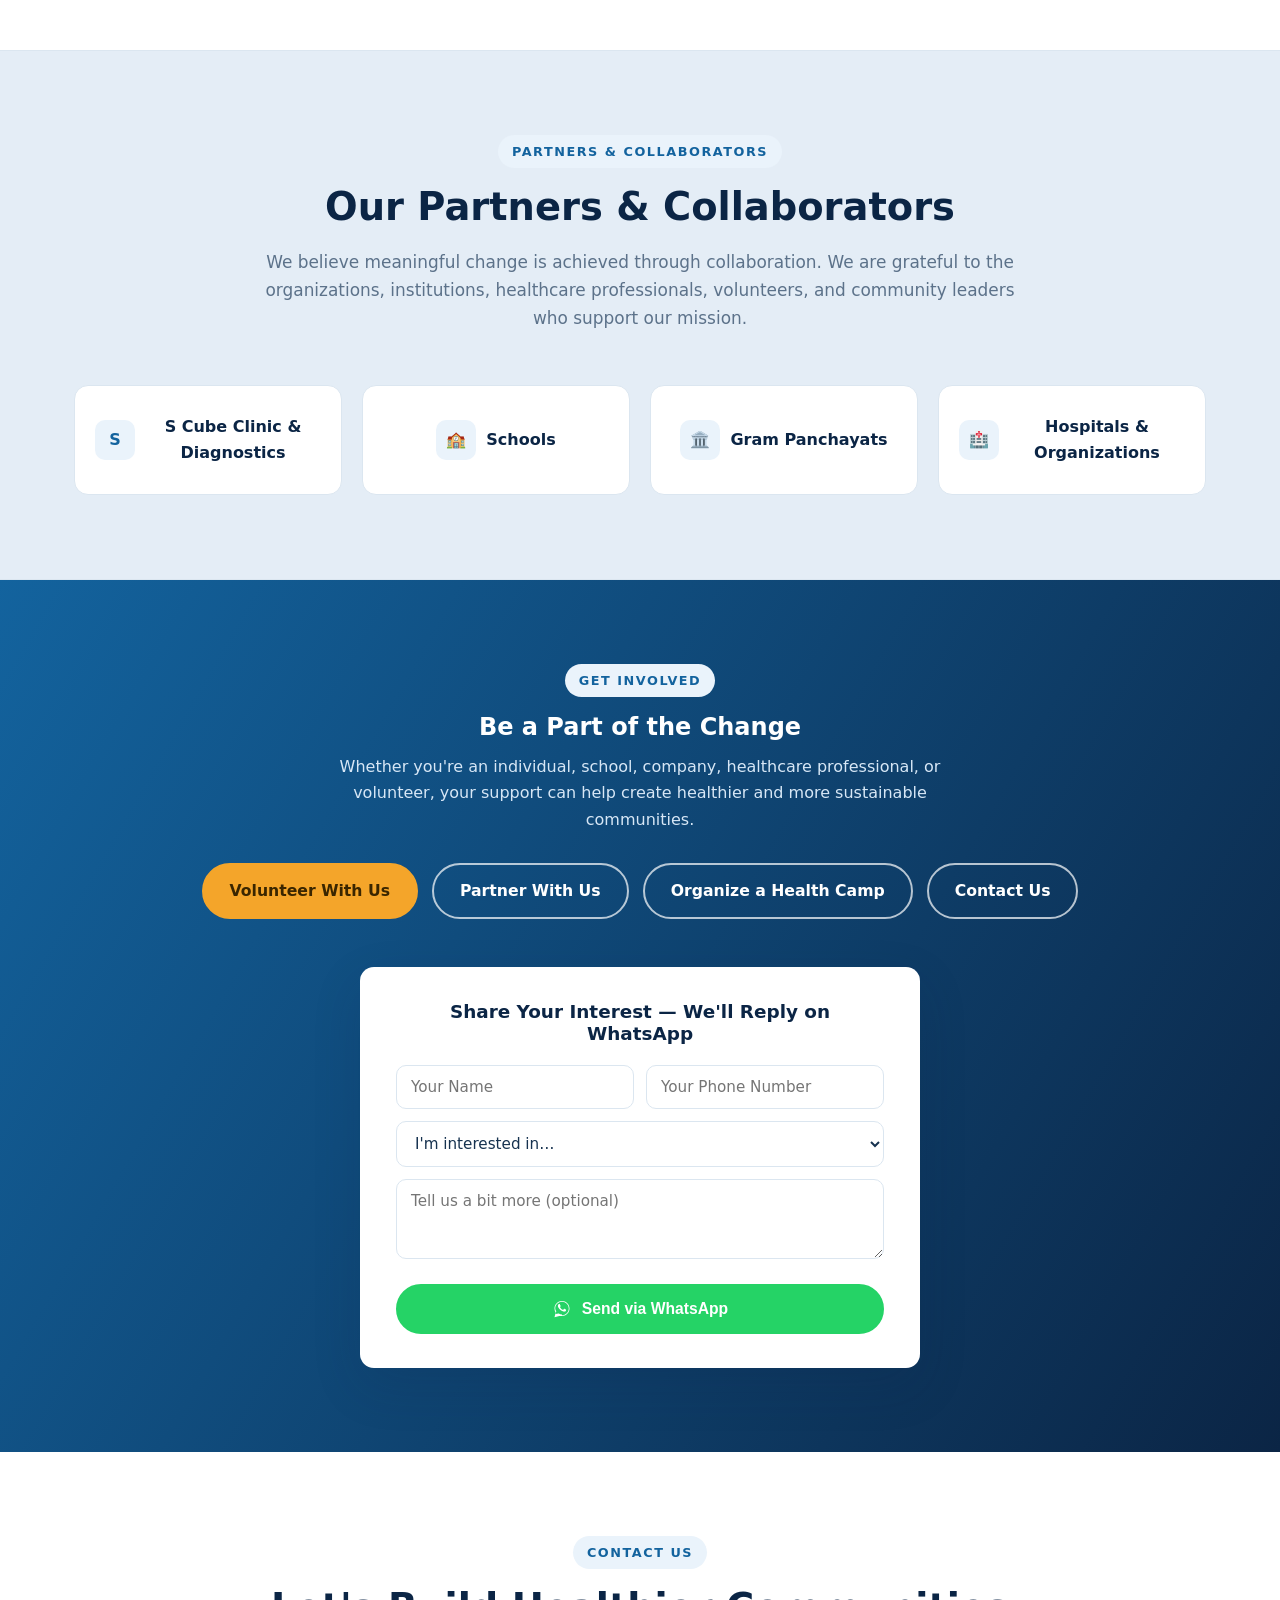
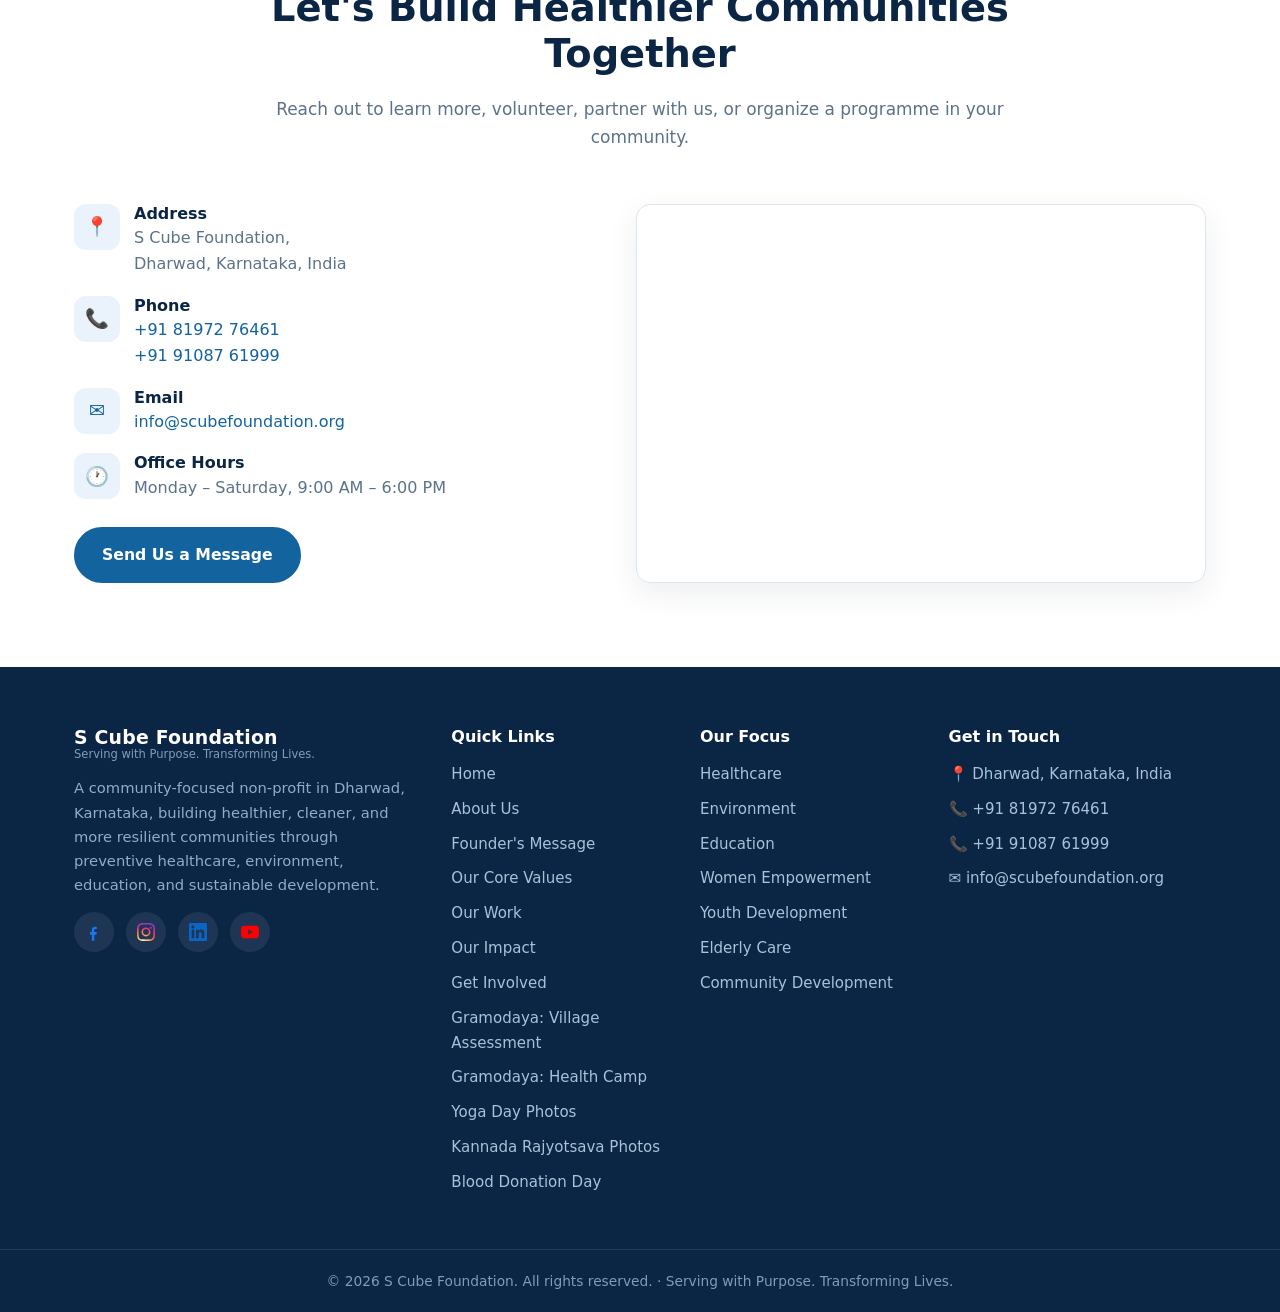
==== commit 2bd06e0c: "Add National Voluntary Blood Donation Day camp New Featured Initiative card and gallery page (8 phot" ====
--- a/index.html
+++ b/index.html
@@ -65,7 +65,8 @@
   <!-- ============ HERO ============ -->
   <section class="hero" id="home">
     <div class="hero__slides" id="heroSlides">
-      <div class="hero__slide is-active" style="background-image:url('assets/images/hero-rajyotsava.jpg')"></div>
+      <div class="hero__slide is-active" style="background-image:url('assets/images/hero-blood-donation.jpg')"></div>
+      <div class="hero__slide" style="background-image:url('assets/images/hero-rajyotsava.jpg')"></div>
       <div class="hero__slide" style="background-image:url('assets/images/hero-1.jpg')"></div>
       <div class="hero__slide" style="background-image:url('assets/images/hero-2.jpg')"></div>
       <div class="hero__slide" style="background-image:url('assets/images/hero-3.jpg')"></div>
@@ -386,6 +387,16 @@
       </div>
 
       <div class="cards-grid">
+        <a class="init-card init-card--gallery" href="blood-donation-day.html">
+          <div class="init-card__media"><span class="init-card__tag">Healthcare</span><img src="assets/images/init-blood-donation.jpg" alt="Volunteers and donors at the S Cube Foundation Blood Donation Camp" /></div>
+          <div class="init-card__body">
+            <h3>National Voluntary Blood Donation Day</h3>
+            <p>On National Voluntary Blood Donation Day, we joined the Government Blood Donation
+               Programme for a voluntary blood donation camp at Karnataka Vidyavardhak Sangha,
+               Dharwad — because a single donation can save up to three lives.</p>
+            <span class="init-card__more">View All Photos</span>
+          </div>
+        </a>
         <a class="init-card init-card--gallery" href="rajyotsava.html">
           <div class="init-card__media"><span class="init-card__tag">Environment</span><img src="assets/images/init-rajyotsava.jpg" alt="S Cube Foundation volunteers planting saplings for Kannada Rajyotsava" /></div>
           <div class="init-card__body">
@@ -588,6 +599,7 @@
             <li><a href="gramodaya-health-camp.html">Gramodaya: Health Camp</a></li>
             <li><a href="yoga-day.html">Yoga Day Photos</a></li>
             <li><a href="rajyotsava.html">Kannada Rajyotsava Photos</a></li>
+            <li><a href="blood-donation-day.html">Blood Donation Day</a></li>
           </ul>
         </div>
 
--- a/css/styles.css
+++ b/css/styles.css
@@ -379,6 +379,7 @@
 }
 .photo-grid__item:hover { transform: translateY(-4px); box-shadow: var(--shadow-lg); }
 .photo-grid__item img { width: 100%; aspect-ratio: 4/3; object-fit: cover; cursor: pointer; display: block; }
+.photo-grid--full .photo-grid__item img { aspect-ratio: auto; object-fit: contain; background: var(--sky); }
 .photo-grid__item p { padding: 16px 18px; margin: 0; color: var(--muted); font-size: 0.92rem; }
 
 /* ---------- Fullscreen lightbox ---------- */
